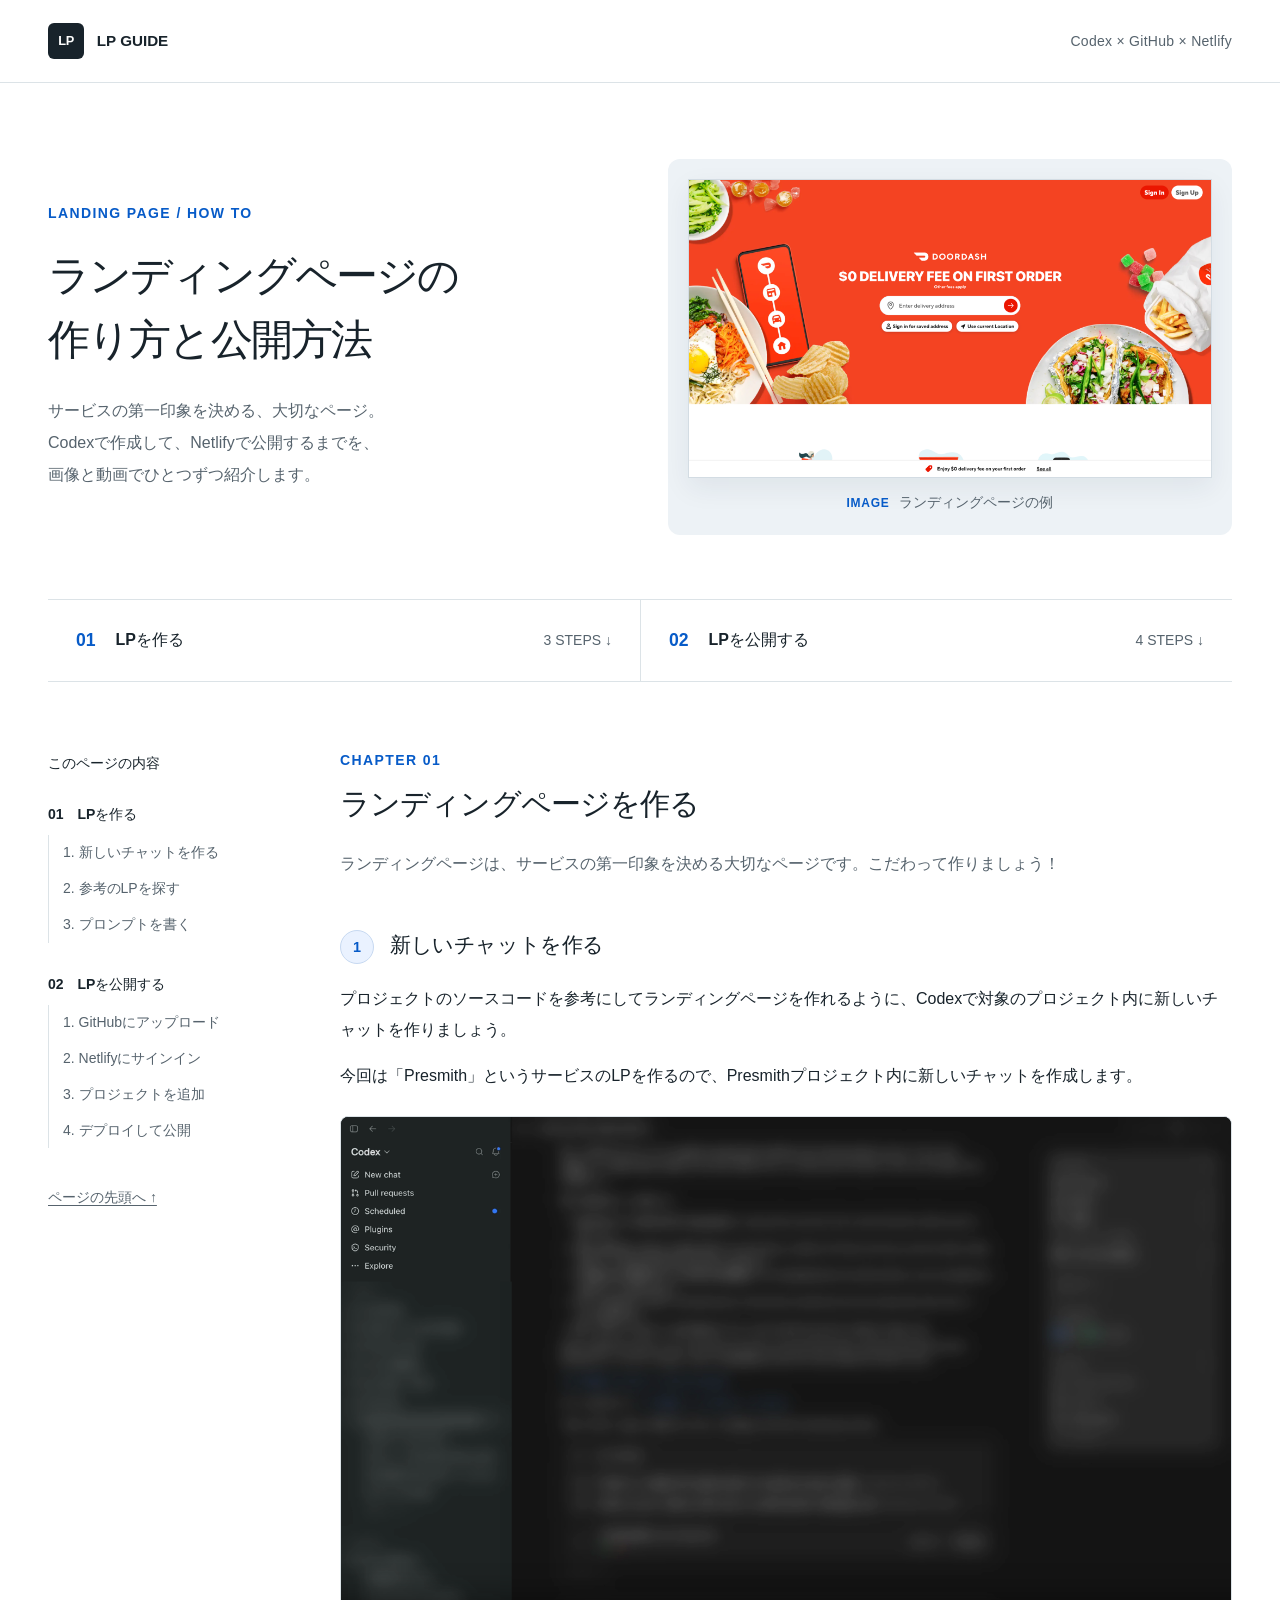
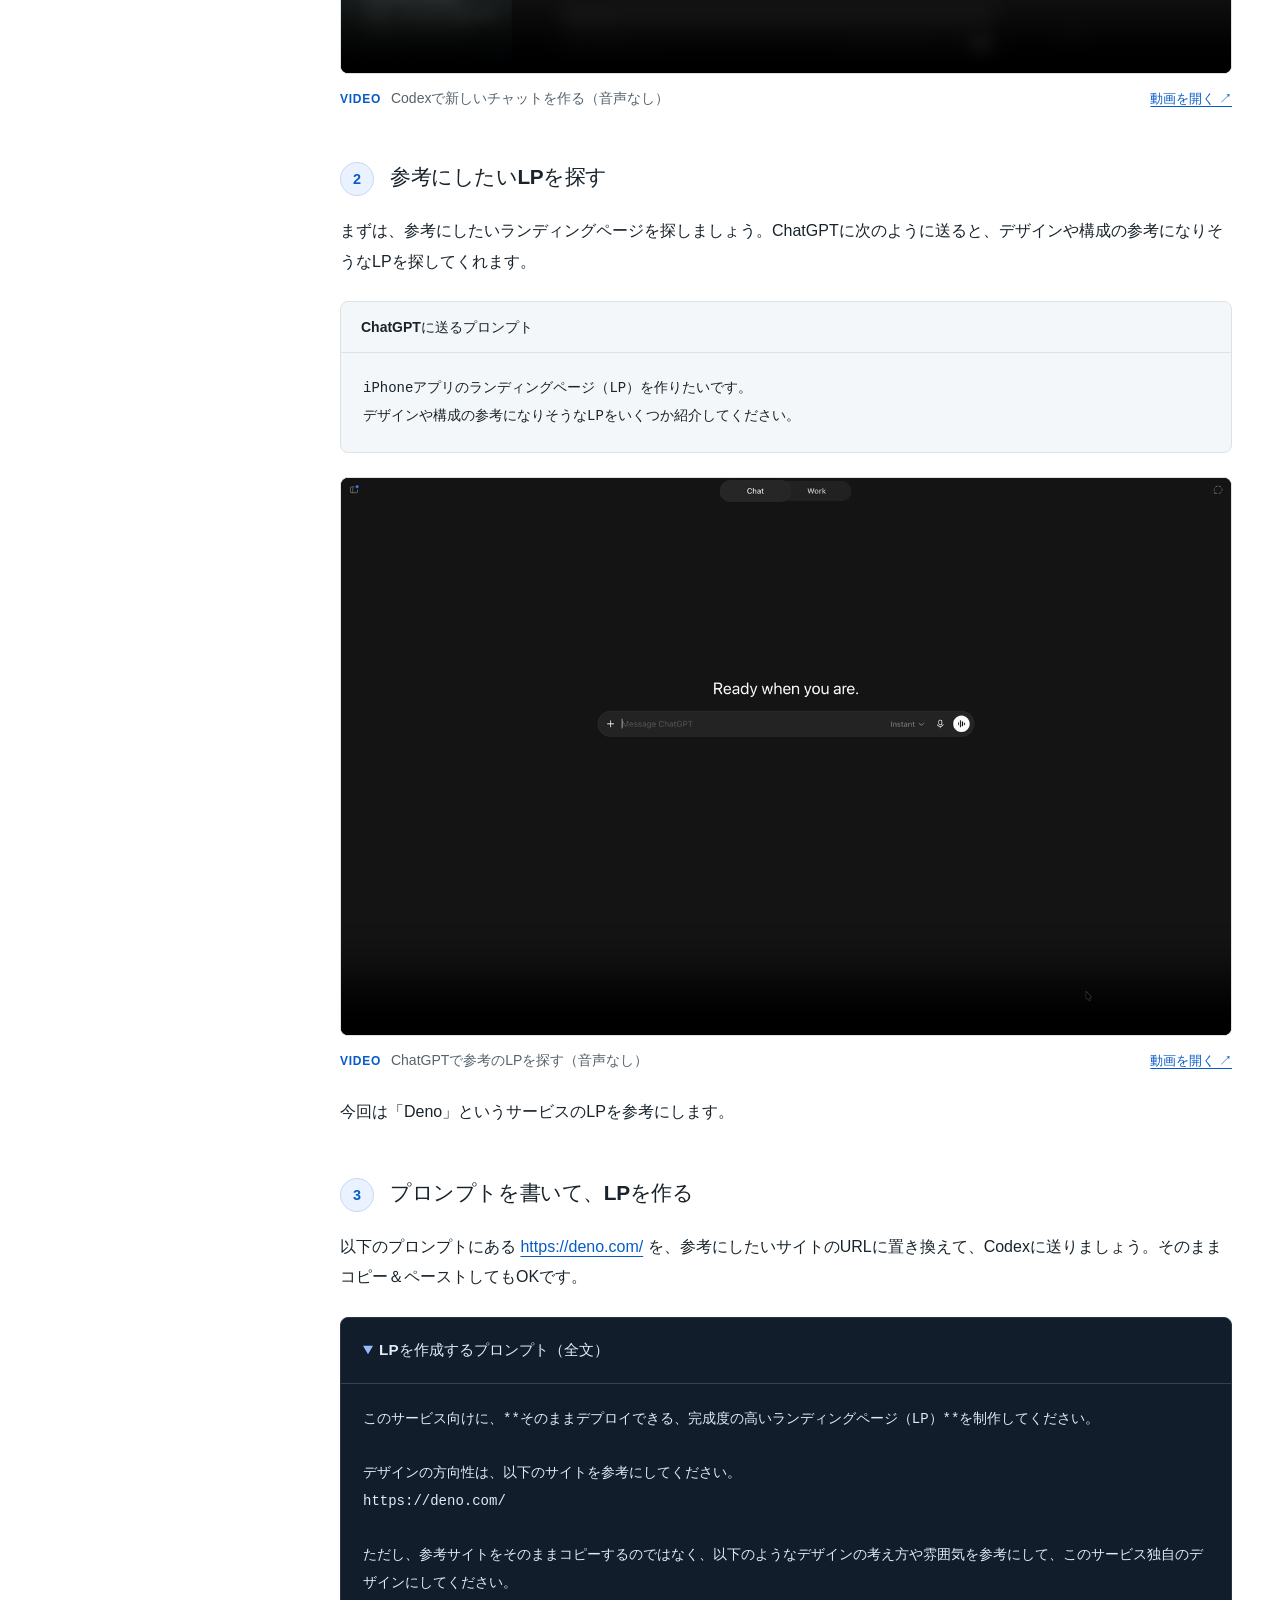
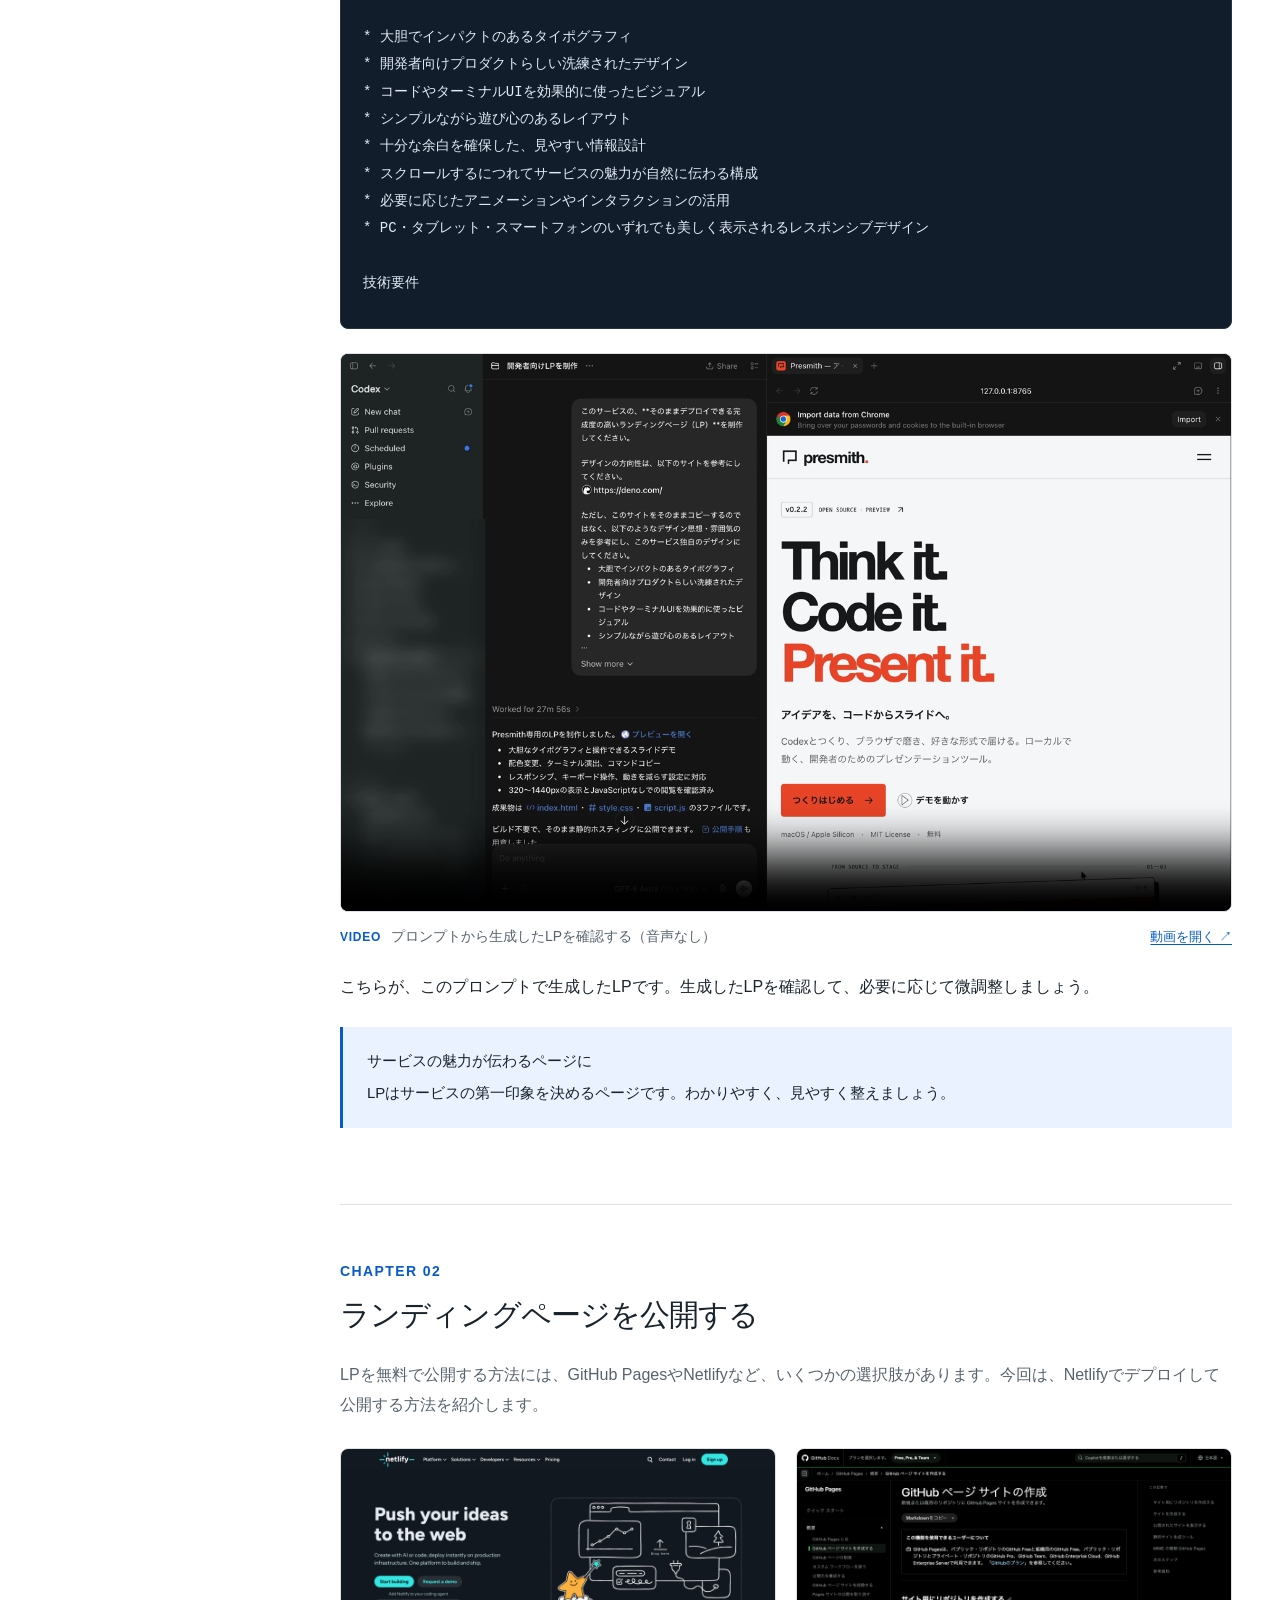
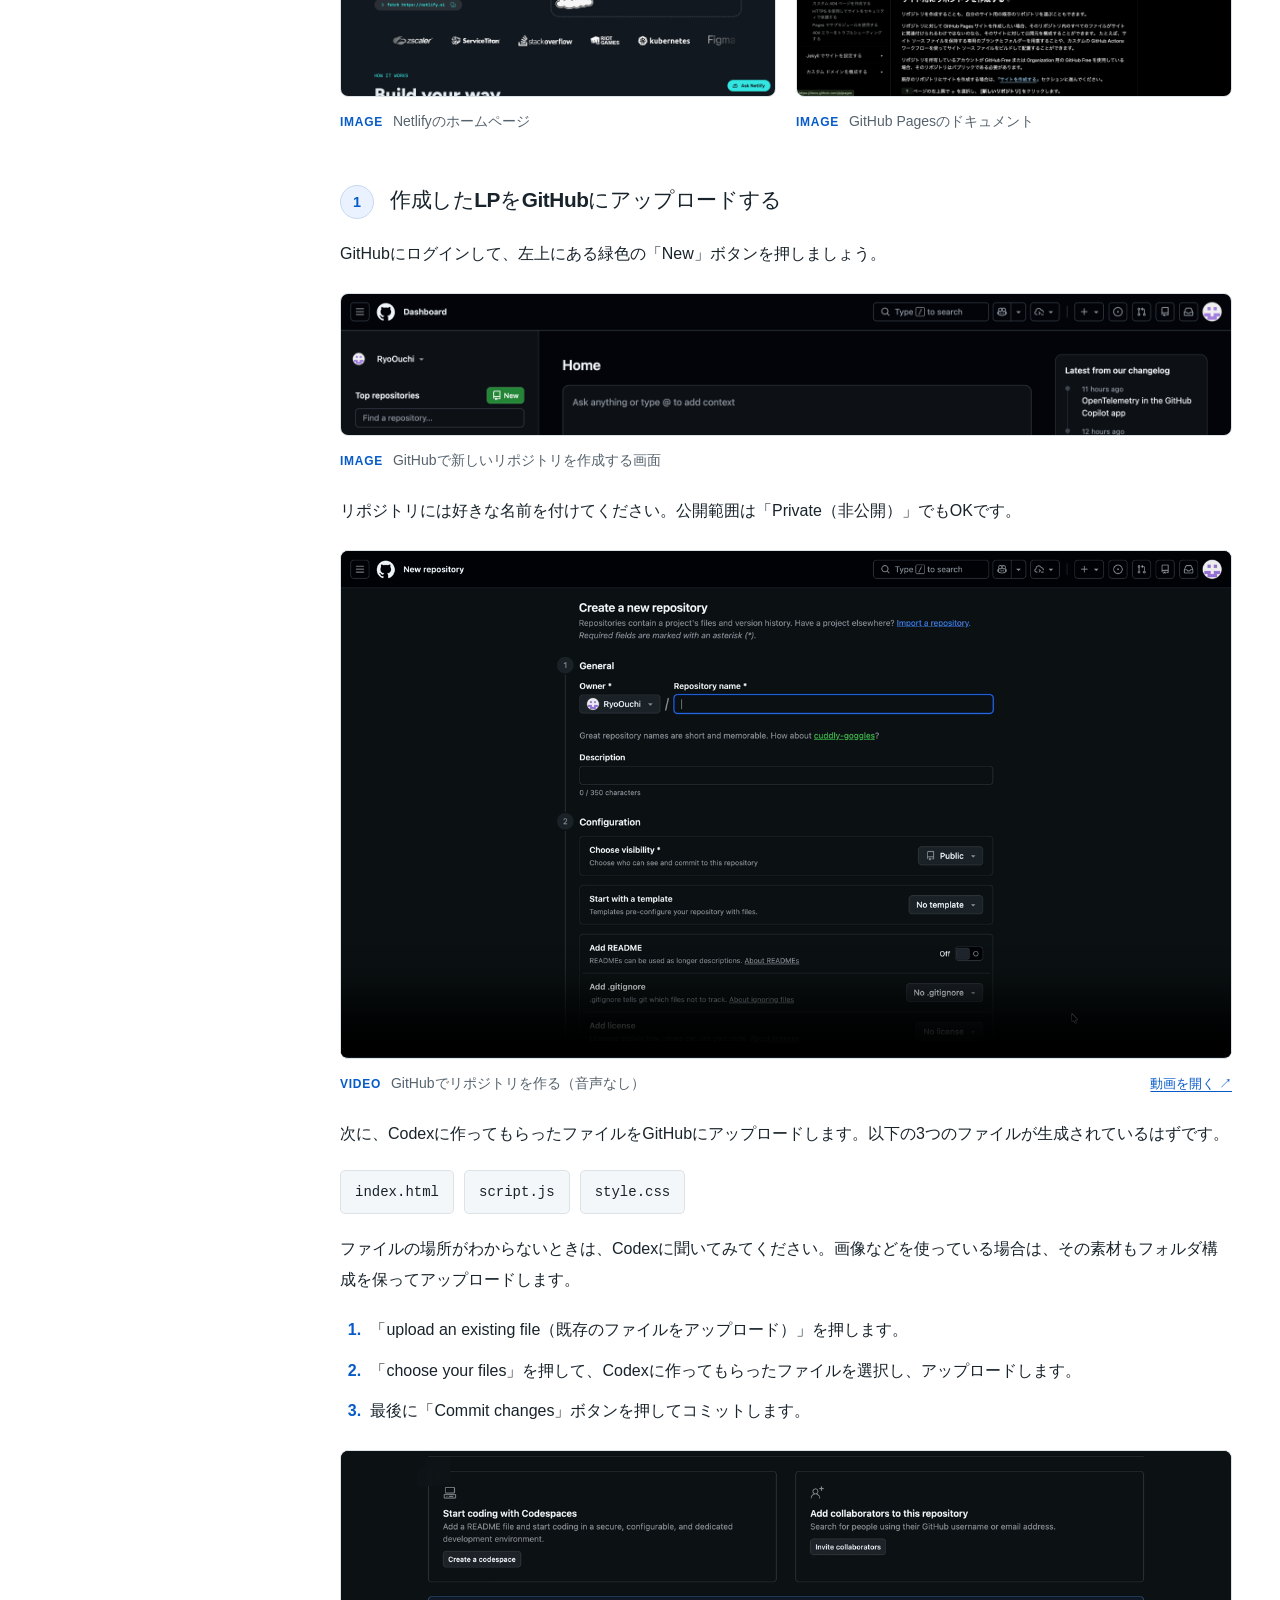
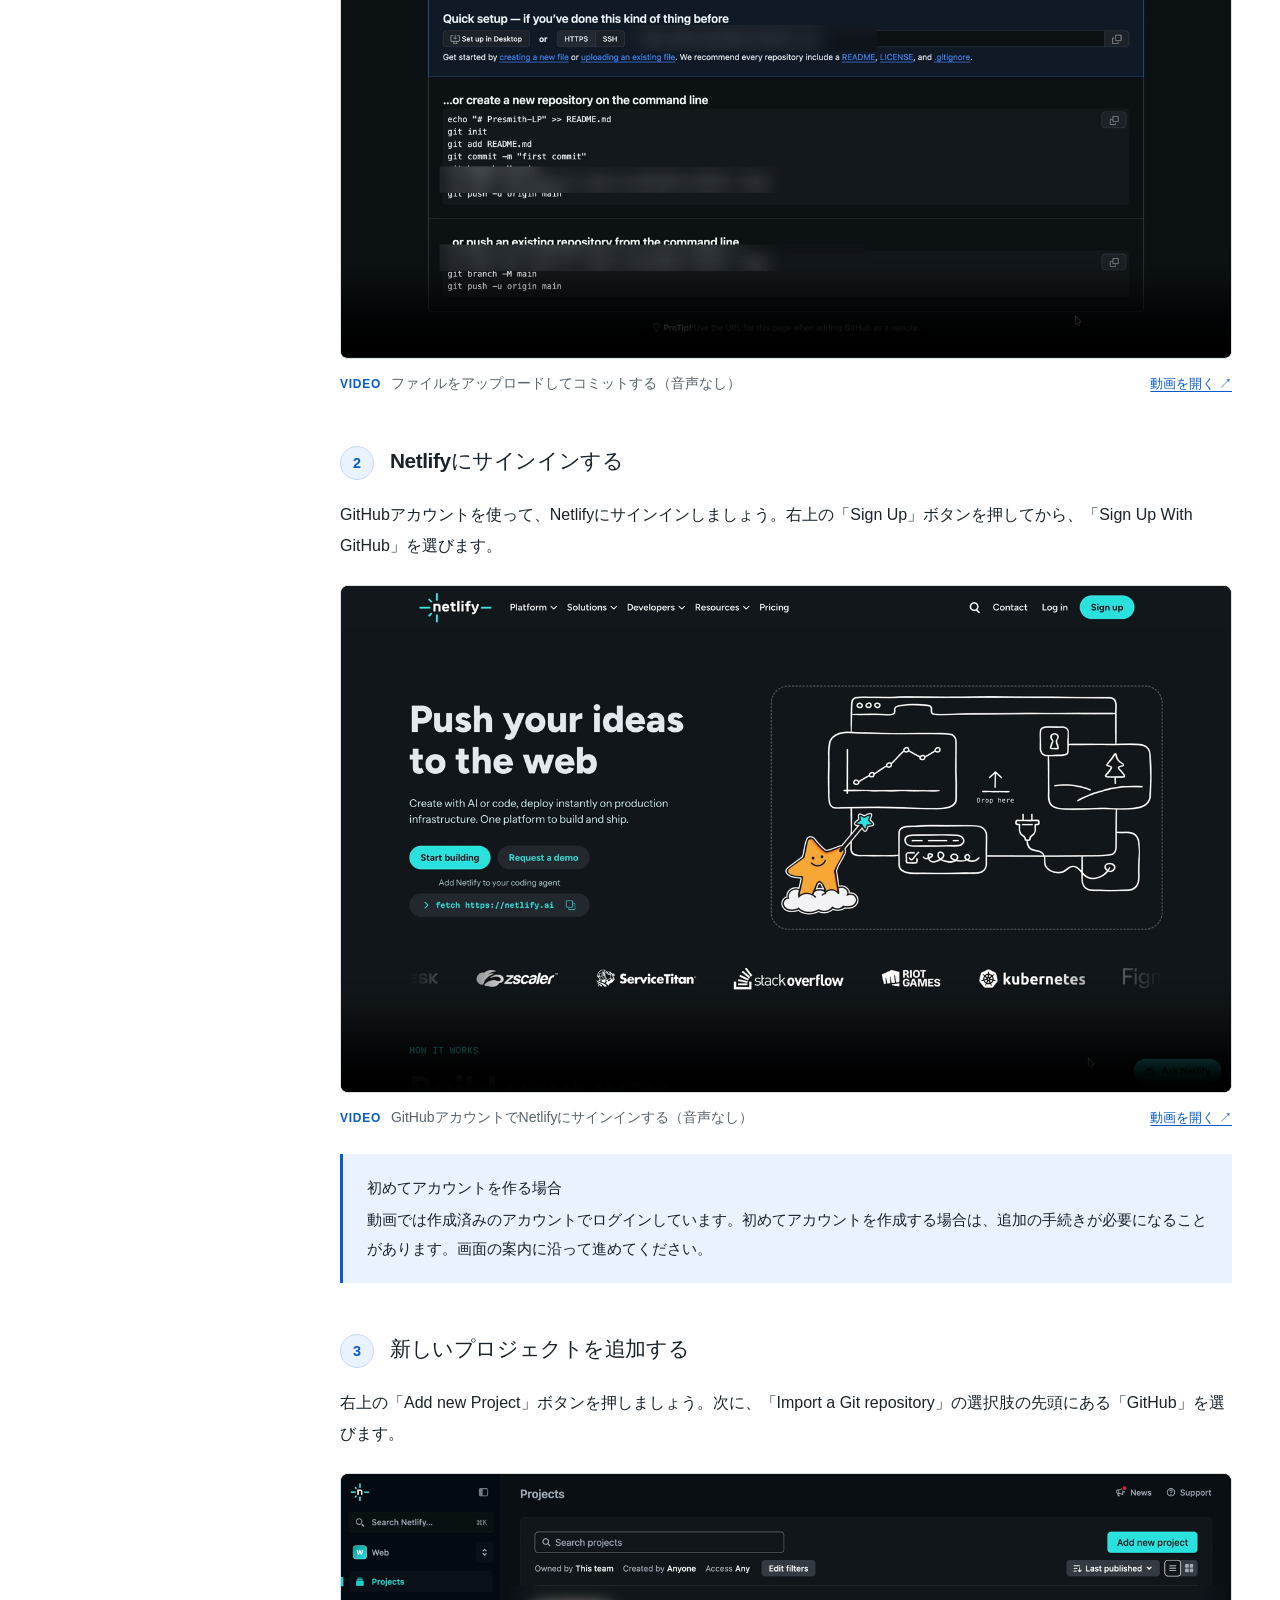
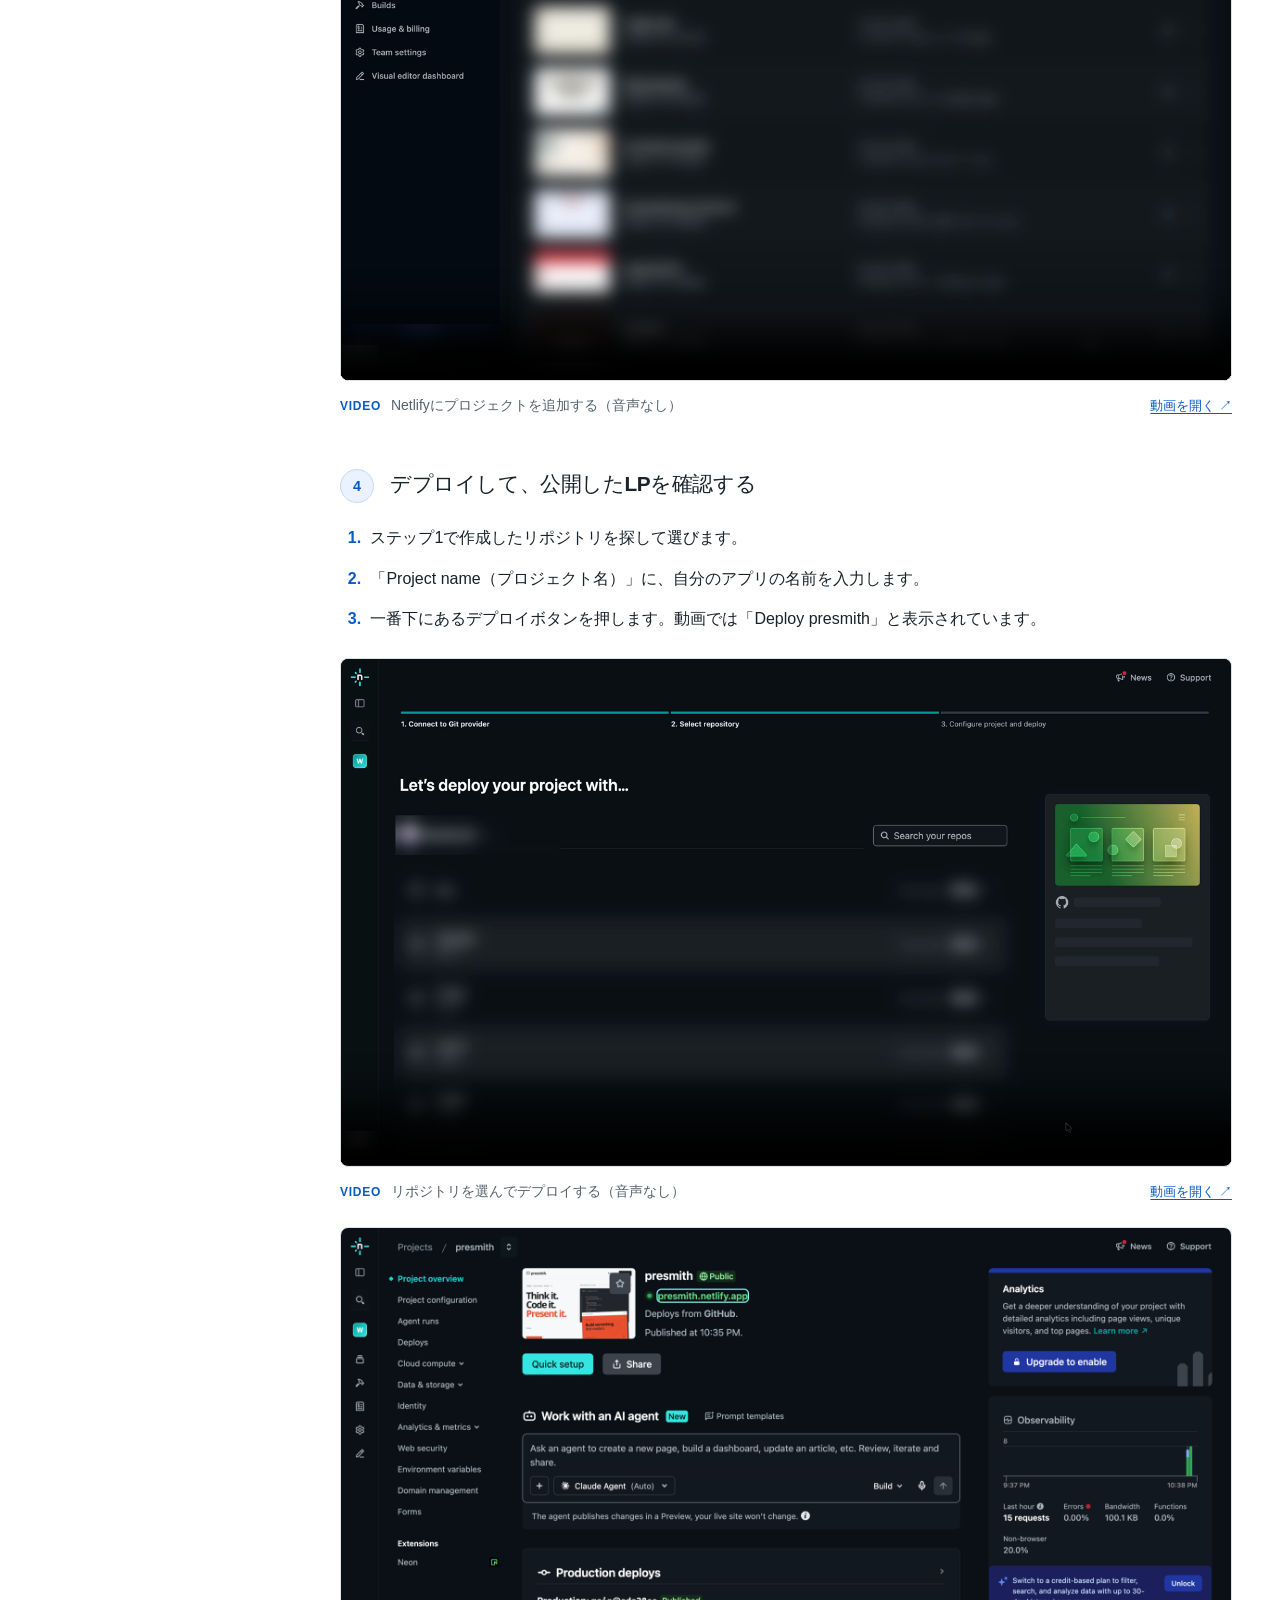
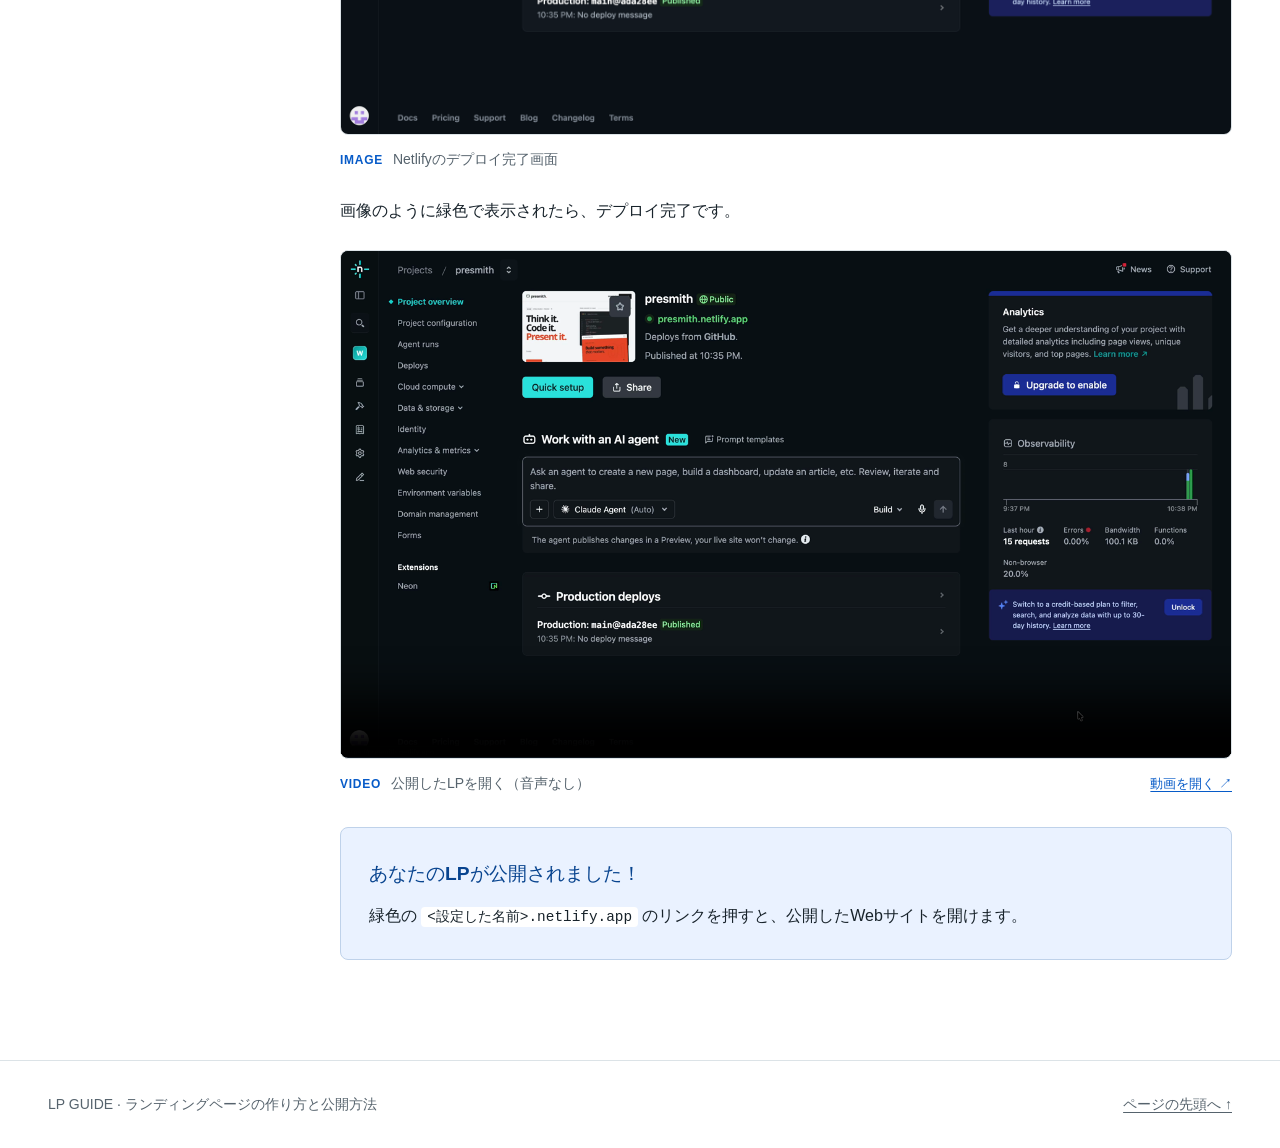
==== LightningPage-release/index.html @ 73875934 "created lightning page" ====
<!doctype html>
<html lang="ja">
<head>
  <meta charset="utf-8">
  <meta name="viewport" content="width=device-width, initial-scale=1">
  <meta name="description" content="Codexでランディングページを作り、GitHubとNetlifyで公開するまでの手順を、プロンプト例・画像・操作動画付きで紹介します。">
  <meta name="theme-color" content="#18232b">
  <meta property="og:type" content="article">
  <meta property="og:locale" content="ja_JP">
  <meta property="og:title" content="ランディングページの作り方と公開方法">
  <meta property="og:description" content="Codexで作成して、Netlifyで公開。LP制作の流れを、画像・動画とそのまま使えるプロンプトで紹介します。">
  <title>ランディングページの作り方と公開方法 | LP GUIDE</title>
  <link rel="icon" type="image/svg+xml" href="data:image/svg+xml,%3Csvg xmlns='http://www.w3.org/2000/svg' viewBox='0 0 32 32'%3E%3Crect width='32' height='32' rx='6' fill='%2318232b'/%3E%3Cpath d='M8 8v16h7M19 24V8h4a4 4 0 0 1 0 8h-4' fill='none' stroke='%23fff' stroke-width='2.5' stroke-linejoin='round'/%3E%3C/svg%3E">
  <link rel="stylesheet" href="style.css">
</head>
<body id="top">
  <a class="skip-link" href="#guide">本文へスキップ</a>
  <header class="site-header">
    <div class="wrap header-inner">
      <a class="brand" href="#top" aria-label="LP GUIDE トップへ"><span class="brand-mark" aria-hidden="true">LP</span> LP GUIDE</a>
      <span class="header-meta">Codex × GitHub × Netlify</span>
    </div>
  </header>
  <main id="guide" class="wrap">
    <section class="hero" aria-labelledby="page-title">
      <div>
        <p class="eyebrow">LANDING PAGE / HOW TO</p>
        <h1 id="page-title">ランディングページの<br>作り方と公開方法</h1>
        <p class="hero-description">サービスの第一印象を決める、大切なページ。<br>Codexで作成して、Netlifyで公開するまでを、<br>画像と動画でひとつずつ紹介します。</p>
      </div>
      <figure class="hero-figure">
        <a href="assets/images/Example_LightningPage.png" aria-label="ランディングページの例を拡大表示"><img src="assets/images/Example_LightningPage.png" alt="大きな見出しと製品写真を配置したランディングページの例" width="1920" height="1093" fetchpriority="high" decoding="async"></a>
        <figcaption><span class="media-type">IMAGE</span> ランディングページの例</figcaption>
      </figure>
    </section>
    <nav class="route" aria-label="ガイドの章">
      <a href="#create"><span class="route-number">01</span><span class="route-title">LPを作る</span><span class="route-count">3 STEPS ↓</span></a>
      <a href="#publish"><span class="route-number">02</span><span class="route-title">LPを公開する</span><span class="route-count">4 STEPS ↓</span></a>
    </nav>
    <div class="content-layout">
      <nav class="contents" aria-label="目次">
        <p class="contents-label">このページの内容</p>
        <div class="contents-columns">
          <div class="contents-group">
            <a class="contents-chapter" href="#create">01　LPを作る</a>
            <ol>
              <li><a href="#create-1">1. 新しいチャットを作る</a></li>
              <li><a href="#create-2">2. 参考のLPを探す</a></li>
              <li><a href="#create-3">3. プロンプトを書く</a></li>
            </ol>
          </div>
          <div class="contents-group">
            <a class="contents-chapter" href="#publish">02　LPを公開する</a>
            <ol>
              <li><a href="#publish-1">1. GitHubにアップロード</a></li>
              <li><a href="#publish-2">2. Netlifyにサインイン</a></li>
              <li><a href="#publish-3">3. プロジェクトを追加</a></li>
              <li><a href="#publish-4">4. デプロイして公開</a></li>
            </ol>
          </div>
        </div>
        <a class="contents-top" href="#top">ページの先頭へ ↑</a>
      </nav>
      <article aria-label="LPの作成・公開ガイド">
        <section class="chapter" id="create" aria-labelledby="create-title">
          <p class="eyebrow">CHAPTER 01</p>
          <h2 class="chapter-heading" id="create-title">ランディングページを作る</h2>
          <p class="chapter-intro">ランディングページは、サービスの第一印象を決める大切なページです。こだわって作りましょう！</p>
          <section class="step" id="create-1" aria-labelledby="create-1-title">
            <div class="step-heading"><span class="step-number" aria-hidden="true">1</span><h3 id="create-1-title">新しいチャットを作る</h3></div>
            <p>プロジェクトのソースコードを参考にしてランディングページを作れるように、Codexで対象のプロジェクト内に新しいチャットを作りましょう。</p>
            <p>今回は「Presmith」というサービスのLPを作るので、Presmithプロジェクト内に新しいチャットを作成します。</p>
            <figure class="media">
              <video controls playsinline preload="none" width="3024" height="1892" poster="assets/posters/CreatingNewProject.png" aria-label="Codexで新しいチャットを作るの操作動画" aria-describedby="caption-CreatingNewProject">
                <source src="assets/videos/CreatingNewProject.mp4" type="video/mp4">
                <p>動画を再生できない場合は、<a href="assets/videos/CreatingNewProject.mp4">MP4を開いてください</a>。</p>
              </video>
              <figcaption id="caption-CreatingNewProject"><span class="media-type">VIDEO</span> Codexで新しいチャットを作る（音声なし）<a class="media-download" href="assets/videos/CreatingNewProject.mp4">動画を開く ↗</a></figcaption>
            </figure>
          </section>
          <section class="step" id="create-2" aria-labelledby="create-2-title">
            <div class="step-heading"><span class="step-number" aria-hidden="true">2</span><h3 id="create-2-title">参考にしたいLPを探す</h3></div>
            <p>まずは、参考にしたいランディングページを探しましょう。ChatGPTに次のように送ると、デザインや構成の参考になりそうなLPを探してくれます。</p>
            <div class="prompt"><p class="prompt-label">ChatGPTに送るプロンプト</p><pre tabindex="0" aria-label="参考サイトを探すプロンプト"><code>iPhoneアプリのランディングページ（LP）を作りたいです。
デザインや構成の参考になりそうなLPをいくつか紹介してください。</code></pre></div>
            <figure class="media">
              <video controls playsinline preload="none" width="3024" height="1892" poster="assets/posters/SearchForLT.png" aria-label="ChatGPTで参考のLPを探すの操作動画" aria-describedby="caption-SearchForLT">
                <source src="assets/videos/SearchForLT.mp4" type="video/mp4">
                <p>動画を再生できない場合は、<a href="assets/videos/SearchForLT.mp4">MP4を開いてください</a>。</p>
              </video>
              <figcaption id="caption-SearchForLT"><span class="media-type">VIDEO</span> ChatGPTで参考のLPを探す（音声なし）<a class="media-download" href="assets/videos/SearchForLT.mp4">動画を開く ↗</a></figcaption>
            </figure>
            <p>今回は「Deno」というサービスのLPを参考にします。</p>
          </section>
          <section class="step" id="create-3" aria-labelledby="create-3-title">
            <div class="step-heading"><span class="step-number" aria-hidden="true">3</span><h3 id="create-3-title">プロンプトを書いて、LPを作る</h3></div>
            <p>以下のプロンプトにある <a href="https://deno.com/">https://deno.com/</a> を、参考にしたいサイトのURLに置き換えて、Codexに送りましょう。そのままコピー＆ペーストしてもOKです。</p>
            <details class="prompt prompt-large" open>
              <summary>LPを作成するプロンプト（全文）</summary>
              <pre tabindex="0" aria-label="LP作成用プロンプト。全文を選択してコピーできます"><code>このサービス向けに、**そのままデプロイできる、完成度の高いランディングページ（LP）**を制作してください。

デザインの方向性は、以下のサイトを参考にしてください。
https://deno.com/

ただし、参考サイトをそのままコピーするのではなく、以下のようなデザインの考え方や雰囲気を参考にして、このサービス独自のデザインにしてください。

* 大胆でインパクトのあるタイポグラフィ
* 開発者向けプロダクトらしい洗練されたデザイン
* コードやターミナルUIを効果的に使ったビジュアル
* シンプルながら遊び心のあるレイアウト
* 十分な余白を確保した、見やすい情報設計
* スクロールするにつれてサービスの魅力が自然に伝わる構成
* 必要に応じたアニメーションやインタラクションの活用
* PC・タブレット・スマートフォンのいずれでも美しく表示されるレスポンシブデザイン

技術要件

デプロイをできるだけ簡単にするため、フレームワークや外部UIライブラリは使用せず、HTML・CSS・JavaScriptのみで実装してください。

ファイルは以下の構成にしてください。

* index.html
* style.css
* script.js

React、Vue、Next.js、Tailwind CSSなどは使用しないでください。

完成したファイルを、GitHub Pages、Cloudflare Pages、Netlify、Vercelなどの静的ホスティングサービスにそのままアップロードして公開できる状態にしてください。

デザイン・UX

単に情報を並べた一般的なSaaSのLPではなく、ひと目で印象に残るLPにしてください。

特にファーストビューは重要です。

サービス名・キャッチコピー・CTAに加えて、このサービスで何ができるのかが視覚的に伝わるデモや画像などを配置してください。

また、可能であれば、以下のようなインタラクションも外部ライブラリを使わずにJavaScriptで実装してください。

* スクロールに連動した控えめなアニメーション
* ホバーエフェクト
* ターミナルやコードのアニメーション
* CTAのインタラクション
* ナビゲーション操作に応じたスクロール

アニメーションは派手にしすぎず、サービスへの理解を助けるために使用してください。

品質

モックアップではなく、実際に公開することを前提としたLPを制作してください。

そのため、

* セマンティックHTML
* SEOを意識したmetaタグ
* OGPの基本設定
* アクセシビリティ
* レスポンシブ対応
* ホバー時・フォーカス時の適切な表示
* 高速な表示
* JavaScriptが無効でも主要な情報が読める構造
* prefers-reduced-motionへの対応

なども考慮してください。

最終的に、「テンプレート感のあるLP」ではなく、このサービス専用のデザインで、視覚的なインパクトがあり、開発者が見てワクワクするLPに仕上げてください。</code></pre>
            </details>
            <figure class="media">
              <video controls playsinline preload="none" width="3024" height="1892" poster="assets/posters/CreateWithPrompt.png" aria-label="プロンプトから生成したLPを確認するの操作動画" aria-describedby="caption-CreateWithPrompt">
                <source src="assets/videos/CreateWithPrompt.mp4" type="video/mp4">
                <p>動画を再生できない場合は、<a href="assets/videos/CreateWithPrompt.mp4">MP4を開いてください</a>。</p>
              </video>
              <figcaption id="caption-CreateWithPrompt"><span class="media-type">VIDEO</span> プロンプトから生成したLPを確認する（音声なし）<a class="media-download" href="assets/videos/CreateWithPrompt.mp4">動画を開く ↗</a></figcaption>
            </figure>
            <p>こちらが、このプロンプトで生成したLPです。生成したLPを確認して、必要に応じて微調整しましょう。</p>
            <aside class="note"><strong>サービスの魅力が伝わるページに</strong>LPはサービスの第一印象を決めるページです。わかりやすく、見やすく整えましょう。</aside>
          </section>
        </section>
        <section class="chapter" id="publish" aria-labelledby="publish-title">
          <p class="eyebrow">CHAPTER 02</p>
          <h2 class="chapter-heading" id="publish-title">ランディングページを公開する</h2>
          <p class="chapter-intro">LPを無料で公開する方法には、GitHub PagesやNetlifyなど、いくつかの選択肢があります。今回は、Netlifyでデプロイして公開する方法を紹介します。</p>
          <div class="service-gallery">
            <figure class="media">
              <a class="media-link" href="assets/images/Netlify.png" aria-label="Netlifyのホームページを拡大表示"><img src="assets/images/Netlify.png" alt="Netlifyのホームページ" width="1920" height="1092" loading="lazy" decoding="async"></a>
              <figcaption><span class="media-type">IMAGE</span> Netlifyのホームページ</figcaption>
            </figure>
            <figure class="media">
              <a class="media-link" href="assets/images/GithubPages.png" aria-label="GitHub Pagesのドキュメントを拡大表示"><img src="assets/images/GithubPages.png" alt="GitHub Pagesのドキュメント" width="1920" height="1092" loading="lazy" decoding="async"></a>
              <figcaption><span class="media-type">IMAGE</span> GitHub Pagesのドキュメント</figcaption>
            </figure>
          </div>
          <section class="step" id="publish-1" aria-labelledby="publish-1-title">
            <div class="step-heading"><span class="step-number" aria-hidden="true">1</span><h3 id="publish-1-title">作成したLPをGitHubにアップロードする</h3></div>
            <p>GitHubにログインして、左上にある緑色の「New」ボタンを押しましょう。</p>
            <figure class="media">
              <a class="media-link" href="assets/images/GithubHomePage.png" aria-label="GitHubの左上にあるNewボタンを拡大表示"><img src="assets/images/GithubHomePage.png" alt="GitHubの左上にあるNewボタン" width="1920" height="303" loading="lazy" decoding="async"></a>
              <figcaption><span class="media-type">IMAGE</span> GitHubで新しいリポジトリを作成する画面</figcaption>
            </figure>
            <p>リポジトリには好きな名前を付けてください。公開範囲は「Private（非公開）」でもOKです。</p>
            <figure class="media">
              <video controls playsinline preload="none" width="3024" height="1720" poster="assets/posters/CreatingNewRepository.png" aria-label="GitHubでリポジトリを作るの操作動画" aria-describedby="caption-CreatingNewRepository">
                <source src="assets/videos/CreatingNewRepository.mp4" type="video/mp4">
                <p>動画を再生できない場合は、<a href="assets/videos/CreatingNewRepository.mp4">MP4を開いてください</a>。</p>
              </video>
              <figcaption id="caption-CreatingNewRepository"><span class="media-type">VIDEO</span> GitHubでリポジトリを作る（音声なし）<a class="media-download" href="assets/videos/CreatingNewRepository.mp4">動画を開く ↗</a></figcaption>
            </figure>
            <p>次に、Codexに作ってもらったファイルをGitHubにアップロードします。以下の3つのファイルが生成されているはずです。</p>
            <div class="file-list" aria-label="アップロードするファイル"><code>index.html</code><code>script.js</code><code>style.css</code></div>
            <p>ファイルの場所がわからないときは、Codexに聞いてみてください。画像などを使っている場合は、その素材もフォルダ構成を保ってアップロードします。</p>
            <ol class="instructions">
              <li>「upload an existing file（既存のファイルをアップロード）」を押します。</li>
              <li>「choose your files」を押して、Codexに作ってもらったファイルを選択し、アップロードします。</li>
              <li>最後に「Commit changes」ボタンを押してコミットします。</li>
            </ol>
            <figure class="media">
              <video controls playsinline preload="none" width="3024" height="1720" poster="assets/posters/CommitToGithub.png" aria-label="ファイルをアップロードしてコミットするの操作動画" aria-describedby="caption-CommitToGithub">
                <source src="assets/videos/CommitToGithub.mp4" type="video/mp4">
                <p>動画を再生できない場合は、<a href="assets/videos/CommitToGithub.mp4">MP4を開いてください</a>。</p>
              </video>
              <figcaption id="caption-CommitToGithub"><span class="media-type">VIDEO</span> ファイルをアップロードしてコミットする（音声なし）<a class="media-download" href="assets/videos/CommitToGithub.mp4">動画を開く ↗</a></figcaption>
            </figure>
          </section>
          <section class="step" id="publish-2" aria-labelledby="publish-2-title">
            <div class="step-heading"><span class="step-number" aria-hidden="true">2</span><h3 id="publish-2-title">Netlifyにサインインする</h3></div>
            <p>GitHubアカウントを使って、Netlifyにサインインしましょう。右上の「Sign Up」ボタンを押してから、「Sign Up With GitHub」を選びます。</p>
            <figure class="media">
              <video controls playsinline preload="none" width="3024" height="1720" poster="assets/posters/NetlifyExample.png" aria-label="GitHubアカウントでNetlifyにサインインするの操作動画" aria-describedby="caption-NetlifyExample">
                <source src="assets/videos/NetlifyExample.mp4" type="video/mp4">
                <p>動画を再生できない場合は、<a href="assets/videos/NetlifyExample.mp4">MP4を開いてください</a>。</p>
              </video>
              <figcaption id="caption-NetlifyExample"><span class="media-type">VIDEO</span> GitHubアカウントでNetlifyにサインインする（音声なし）<a class="media-download" href="assets/videos/NetlifyExample.mp4">動画を開く ↗</a></figcaption>
            </figure>
            <aside class="note"><strong>初めてアカウントを作る場合</strong>動画では作成済みのアカウントでログインしています。初めてアカウントを作成する場合は、追加の手続きが必要になることがあります。画面の案内に沿って進めてください。</aside>
          </section>
          <section class="step" id="publish-3" aria-labelledby="publish-3-title">
            <div class="step-heading"><span class="step-number" aria-hidden="true">3</span><h3 id="publish-3-title">新しいプロジェクトを追加する</h3></div>
            <p>右上の「Add new Project」ボタンを押しましょう。次に、「Import a Git repository」の選択肢の先頭にある「GitHub」を選びます。</p>
            <figure class="media">
              <video controls playsinline preload="none" width="3024" height="1720" poster="assets/posters/CreatingProject.png" aria-label="Netlifyにプロジェクトを追加するの操作動画" aria-describedby="caption-CreatingProject">
                <source src="assets/videos/CreatingProject.mp4" type="video/mp4">
                <p>動画を再生できない場合は、<a href="assets/videos/CreatingProject.mp4">MP4を開いてください</a>。</p>
              </video>
              <figcaption id="caption-CreatingProject"><span class="media-type">VIDEO</span> Netlifyにプロジェクトを追加する（音声なし）<a class="media-download" href="assets/videos/CreatingProject.mp4">動画を開く ↗</a></figcaption>
            </figure>
          </section>
          <section class="step" id="publish-4" aria-labelledby="publish-4-title">
            <div class="step-heading"><span class="step-number" aria-hidden="true">4</span><h3 id="publish-4-title">デプロイして、公開したLPを確認する</h3></div>
            <ol class="instructions">
              <li>ステップ1で作成したリポジトリを探して選びます。</li>
              <li>「Project name（プロジェクト名）」に、自分のアプリの名前を入力します。</li>
              <li>一番下にあるデプロイボタンを押します。動画では「Deploy presmith」と表示されています。</li>
            </ol>
            <figure class="media">
              <video controls playsinline preload="none" width="3024" height="1720" poster="assets/posters/Deploying.png" aria-label="リポジトリを選んでデプロイするの操作動画" aria-describedby="caption-Deploying">
                <source src="assets/videos/Deploying.mp4" type="video/mp4">
                <p>動画を再生できない場合は、<a href="assets/videos/Deploying.mp4">MP4を開いてください</a>。</p>
              </video>
              <figcaption id="caption-Deploying"><span class="media-type">VIDEO</span> リポジトリを選んでデプロイする（音声なし）<a class="media-download" href="assets/videos/Deploying.mp4">動画を開く ↗</a></figcaption>
            </figure>
            <figure class="media">
              <a class="media-link" href="assets/images/DeployDashboard.png" aria-label="Netlifyのデプロイ完了画面と公開URLを拡大表示"><img src="assets/images/DeployDashboard.png" alt="Netlifyのデプロイ完了画面と公開URL" width="1920" height="1092" loading="lazy" decoding="async"></a>
              <figcaption><span class="media-type">IMAGE</span> Netlifyのデプロイ完了画面</figcaption>
            </figure>
            <p>画像のように緑色で表示されたら、デプロイ完了です。</p>
            <figure class="media">
              <video controls playsinline preload="none" width="3024" height="1720" poster="assets/posters/FinalShot.png" aria-label="公開したLPを開くの操作動画" aria-describedby="caption-FinalShot">
                <source src="assets/videos/FinalShot.mp4" type="video/mp4">
                <p>動画を再生できない場合は、<a href="assets/videos/FinalShot.mp4">MP4を開いてください</a>。</p>
              </video>
              <figcaption id="caption-FinalShot"><span class="media-type">VIDEO</span> 公開したLPを開く（音声なし）<a class="media-download" href="assets/videos/FinalShot.mp4">動画を開く ↗</a></figcaption>
            </figure>
            <div class="completion"><strong>あなたのLPが公開されました！</strong><p>緑色の <code>&lt;設定した名前&gt;.netlify.app</code> のリンクを押すと、公開したWebサイトを開けます。</p></div>
          </section>
        </section>
      </article>
    </div>
  </main>
  <footer class="site-footer"><div class="wrap footer-inner"><p>LP GUIDE · ランディングページの作り方と公開方法</p><a href="#top">ページの先頭へ ↑</a></div></footer>
</body>
</html>
---- LightningPage-release/style.css ----
@charset "UTF-8";

:root {
  color-scheme: light;
  --ink: #18232b;
  --muted: #56636d;
  --line: #dce3e7;
  --paper: #fff;
  --soft: #f4f7f9;
  --accent: #075bc8;
  --accent-soft: #eaf2ff;
  font-family: -apple-system, BlinkMacSystemFont, "Hiragino Kaku Gothic ProN", "Noto Sans JP", "Yu Gothic", Meiryo, sans-serif;
  font-synthesis: none;
  line-height: 1.9;
  color: var(--ink);
  background: var(--paper);
}

* { box-sizing: border-box; }
html { scroll-behavior: smooth; scroll-padding-top: 6rem; }
body { margin: 0; overflow-wrap: anywhere; }
a { color: var(--accent); text-underline-offset: .22em; }
a:hover { text-decoration-thickness: 2px; }
a, summary { -webkit-tap-highlight-color: transparent; }
:focus-visible { outline: 3px solid var(--accent); outline-offset: 5px; }
::selection { background: #cbe0ff; color: #101e30; }
h1, h2, h3, p, figure, pre { margin: 0; }
img, video { display: block; width: 100%; height: auto; }
img { background: var(--soft); }
video { background: #101820; }
code, pre { font-family: "SFMono-Regular", Consolas, "Liberation Mono", monospace; }
p code, li code { padding: .15em .4em; border-radius: 4px; background: var(--soft); font-size: .9em; }
.wrap { width: min(1184px, calc(100% - 80px)); margin-inline: auto; }
.skip-link { position: fixed; z-index: 10; top: -100px; left: 1rem; padding: .6rem 1rem; background: white; }
.skip-link:focus { top: 1rem; }

.site-header { border-bottom: 1px solid var(--line); }
.header-inner { display: flex; align-items: center; justify-content: space-between; gap: 1rem; min-height: 82px; }
.brand { display: inline-flex; align-items: center; gap: .8rem; color: var(--ink); font-size: .95rem; font-weight: 750; text-decoration: none; }
.brand-mark { display: grid; place-items: center; width: 36px; height: 36px; background: var(--ink); color: white; font-size: .8rem; line-height: 1; letter-spacing: -.04em; border-radius: 6px; }
.header-meta { color: var(--muted); font-size: .875rem; letter-spacing: .02em; }

.hero { display: grid; grid-template-columns: 1fr 1fr; gap: 56px; align-items: center; padding-block: 76px 64px; }
.eyebrow { color: var(--accent); font-size: .875rem; line-height: 1.5; font-weight: 700; letter-spacing: .1em; }
h1 { margin-top: 20px; font-size: clamp(2rem, 3.25vw, 2.75rem); line-height: 1.55; font-weight: 800; letter-spacing: -.045em; }
.hero-description { margin-top: 22px; color: var(--muted); font-size: 1rem; line-height: 2; }
.hero-figure { min-width: 0; padding: 20px; background: #edf2f6; border-radius: 12px; }
.hero-figure img { border: 1px solid #d3dce3; box-shadow: 0 10px 26px #172c4012; }
figcaption { margin-top: 12px; color: var(--muted); font-size: .875rem; line-height: 1.75; }
.hero-figure figcaption { justify-content: center; text-align: center; }
.route { display: grid; grid-template-columns: 1fr 1fr; border-block: 1px solid var(--line); }
.route a { display: flex; align-items: center; gap: 20px; padding: 24px 28px; color: var(--ink); text-decoration: none; }
.route a + a { border-left: 1px solid var(--line); }
.route a:hover { background: var(--soft); }
.route-number { color: var(--accent); font-size: 1.1rem; font-weight: 750; }
.route-title { font-size: 1rem; font-weight: 700; }
.route-count { margin-left: auto; color: var(--muted); font-size: .875rem; white-space: nowrap; }

.content-layout { display: grid; grid-template-columns: 220px minmax(0, 1fr); gap: 72px; padding-block: 68px 100px; }
.contents { position: sticky; top: 36px; align-self: start; }
.contents-label { margin-bottom: 24px; font-size: .875rem; font-weight: 700; }
.contents-group + .contents-group { margin-top: 28px; }
.contents-chapter { display: block; margin-bottom: 8px; font-size: .875rem; font-weight: 700; color: var(--ink); text-decoration: none; }
.contents ol { list-style: none; margin: 0; padding: 0 0 0 14px; border-left: 1px solid var(--line); }
.contents li a { display: block; padding-block: 6px; font-size: .875rem; line-height: 1.7; color: var(--muted); text-decoration: none; }
.contents a:hover { color: var(--accent); }
.contents-top { display: inline-block; margin-top: 36px; font-size: .875rem; color: var(--muted); }
article { min-width: 0; }
.chapter + .chapter { margin-top: 76px; padding-top: 56px; border-top: 1px solid var(--line); }
.chapter-heading { margin-top: 10px; margin-bottom: 22px; font-size: 1.85rem; line-height: 1.55; letter-spacing: -.03em; }
.chapter-intro { color: var(--muted); }
.step { margin-top: 48px; }
.step-heading { display: flex; align-items: flex-start; gap: 16px; margin-bottom: 20px; }
.step-number { flex: 0 0 auto; display: grid; place-items: center; width: 34px; height: 34px; margin-top: 3px; border: 1px solid #c7d9f1; border-radius: 50%; background: var(--accent-soft); color: var(--accent); font-size: .9rem; font-weight: 750; line-height: 1; }
h3 { font-size: 1.3rem; line-height: 1.7; letter-spacing: -.02em; }
.step p + p { margin-top: 16px; }
.media { margin-block: 24px; }
.media img, .media video { border: 1px solid var(--line); border-radius: 8px; }
.media-link { display: block; border-radius: 8px; }
.media-link:hover { box-shadow: 0 0 0 2px var(--accent); }
.media figcaption, .hero-figure figcaption { display: flex; gap: 10px; align-items: baseline; flex-wrap: wrap; }
.media-type { display: inline-block; font-size: .75rem; font-weight: 700; letter-spacing: .06em; color: var(--accent); }
.media-download { margin-left: auto; font-size: .8125rem; }
.prompt { margin-block: 24px; border: 1px solid var(--line); border-radius: 8px; overflow: hidden; background: var(--soft); }
.prompt-label { padding: 12px 20px; border-bottom: 1px solid var(--line); font-size: .875rem; font-weight: 700; }
.prompt pre { padding: 22px; white-space: pre-wrap; overflow-wrap: anywhere; font-size: .875rem; line-height: 1.95; }
.prompt-large { background: #111d2b; color: #e1eaf5; border-color: #263646; }
.prompt-large summary { padding: 18px 22px; cursor: pointer; font-size: .95rem; font-weight: 650; }
.prompt-large summary::marker { color: #96bcff; }
.prompt-large[open] summary { border-bottom: 1px solid #354253; }
.prompt-large pre { max-height: 34rem; overflow-y: auto; scrollbar-color: #6d8199 #172638; }
.prompt-large :focus-visible { outline-color: #aacaff; outline-offset: -4px; }
.note { margin-top: 24px; padding: 20px 24px; border-left: 3px solid var(--accent); background: var(--accent-soft); font-size: .9375rem; }
.note strong { display: block; margin-bottom: 4px; }
.service-gallery { display: grid; grid-template-columns: 1fr 1fr; gap: 20px; margin-block: 28px; }
.service-gallery .media { margin: 0; }
.instructions { margin-block: 20px; padding-left: 1.6rem; }
.instructions li { padding-left: .3rem; margin-top: 10px; }
.instructions li::marker { color: var(--accent); font-weight: 700; }
.file-list { display: flex; flex-wrap: wrap; gap: 10px; margin-block: 20px; }
.file-list code { padding: 8px 14px; border: 1px solid var(--line); border-radius: 5px; background: var(--soft); font-size: .875rem; }
.completion { margin-top: 32px; padding: 28px; border: 1px solid #bfd2ea; border-radius: 8px; background: var(--accent-soft); }
.completion strong { display: block; margin-bottom: 8px; color: #08448f; font-size: 1.2rem; }
.completion code { background: #fff; }
.site-footer { border-top: 1px solid var(--line); padding-block: 30px; color: var(--muted); font-size: .875rem; }
.footer-inner { display: flex; justify-content: space-between; gap: 20px; }
.site-footer a { color: var(--muted); }

@media (min-width: 1500px) { .wrap { width: min(1240px, calc(100% - 96px)); } }
@media (max-width: 1000px) {
  .wrap { width: calc(100% - 48px); }
  .hero { gap: 30px; padding-block: 48px; }
  .hero-figure { padding: 12px; }
  .content-layout { grid-template-columns: 180px minmax(0, 1fr); gap: 36px; }
  .route a { padding-inline: 20px; }
}
@media (max-width: 760px) {
  html { scroll-padding-top: 24px; }
  .wrap { width: calc(100% - 40px); }
  .header-inner { min-height: 70px; }
  .header-meta { font-size: .8125rem; }
  .hero { grid-template-columns: 1fr; gap: 30px; padding-block: 36px; }
  h1 { font-size: clamp(1.75rem, 6.5vw, 2.4rem); margin-top: 14px; }
  .hero-description { margin-top: 18px; }
  .hero-figure { padding: 16px; }
  .route a { gap: 10px; padding: 18px 12px; flex-wrap: wrap; }
  .route-count { width: 100%; margin-left: 0; padding-left: 28px; font-size: .8125rem; }
  .content-layout { display: block; padding-block: 32px 56px; }
  .contents { position: static; margin-bottom: 40px; padding: 20px; background: var(--soft); border-radius: 8px; }
  .contents-label { margin-bottom: 14px; }
  .contents-columns { display: grid; grid-template-columns: 1fr 1fr; gap: 20px; }
  .contents-group + .contents-group { margin-top: 0; }
  .contents li a { padding-block: 8px; }
  .contents-top { display: none; }
  .chapter-heading { font-size: 1.6rem; }
  .chapter + .chapter { margin-top: 48px; padding-top: 40px; }
  .step { margin-top: 36px; }
  .step-heading { gap: 12px; }
  h3 { font-size: 1.15rem; }
  .step-number { width: 30px; height: 30px; margin-top: 2px; }
  .prompt pre { padding: 18px; }
  .prompt-large pre { max-height: 30rem; }
  .note, .completion { padding: 18px; }
  .service-gallery { gap: 14px; }
  .footer-inner { flex-wrap: wrap; }
}
@media (max-width: 380px) {
  .wrap { width: calc(100% - 32px); }
  .header-meta { display: none; }
  .contents-columns { grid-template-columns: 1fr; }
  .service-gallery { grid-template-columns: 1fr; }
}
@media (prefers-reduced-motion: reduce) { html { scroll-behavior: auto; } }
@media print {
  html { scroll-behavior: auto; }
  .wrap { width: 100%; }
  .site-header, .route, .contents, .skip-link, .media-download, .site-footer { display: none; }
  .hero, .content-layout { display: block; padding: 0; }
  .hero-figure { max-width: 60%; margin: 24px auto; }
  .chapter { margin-top: 36px; }
  h2, h3 { break-after: avoid; }
  figure { break-inside: avoid; }
  .prompt-large { color: #000; background: #fff; }
  .prompt-large pre { max-height: none; overflow: visible; }
  video { max-height: 240px; object-fit: contain; }
}
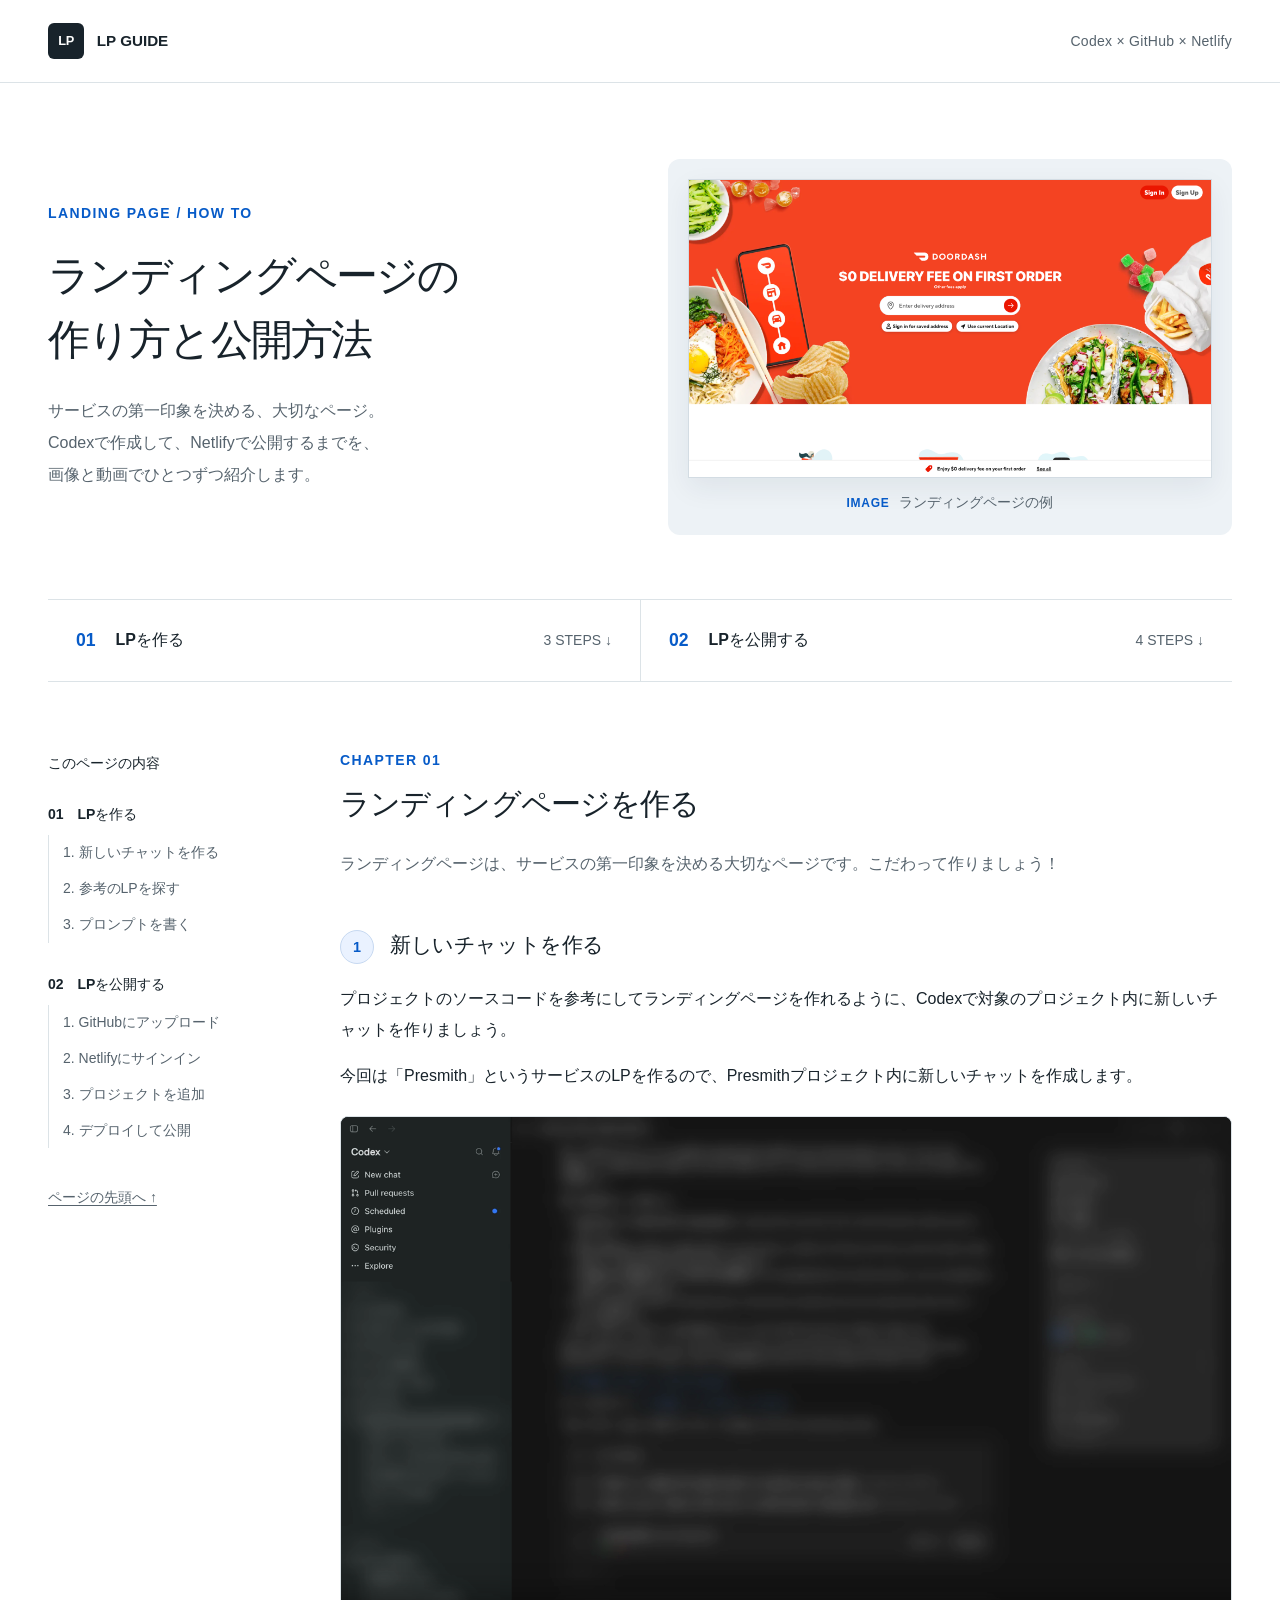
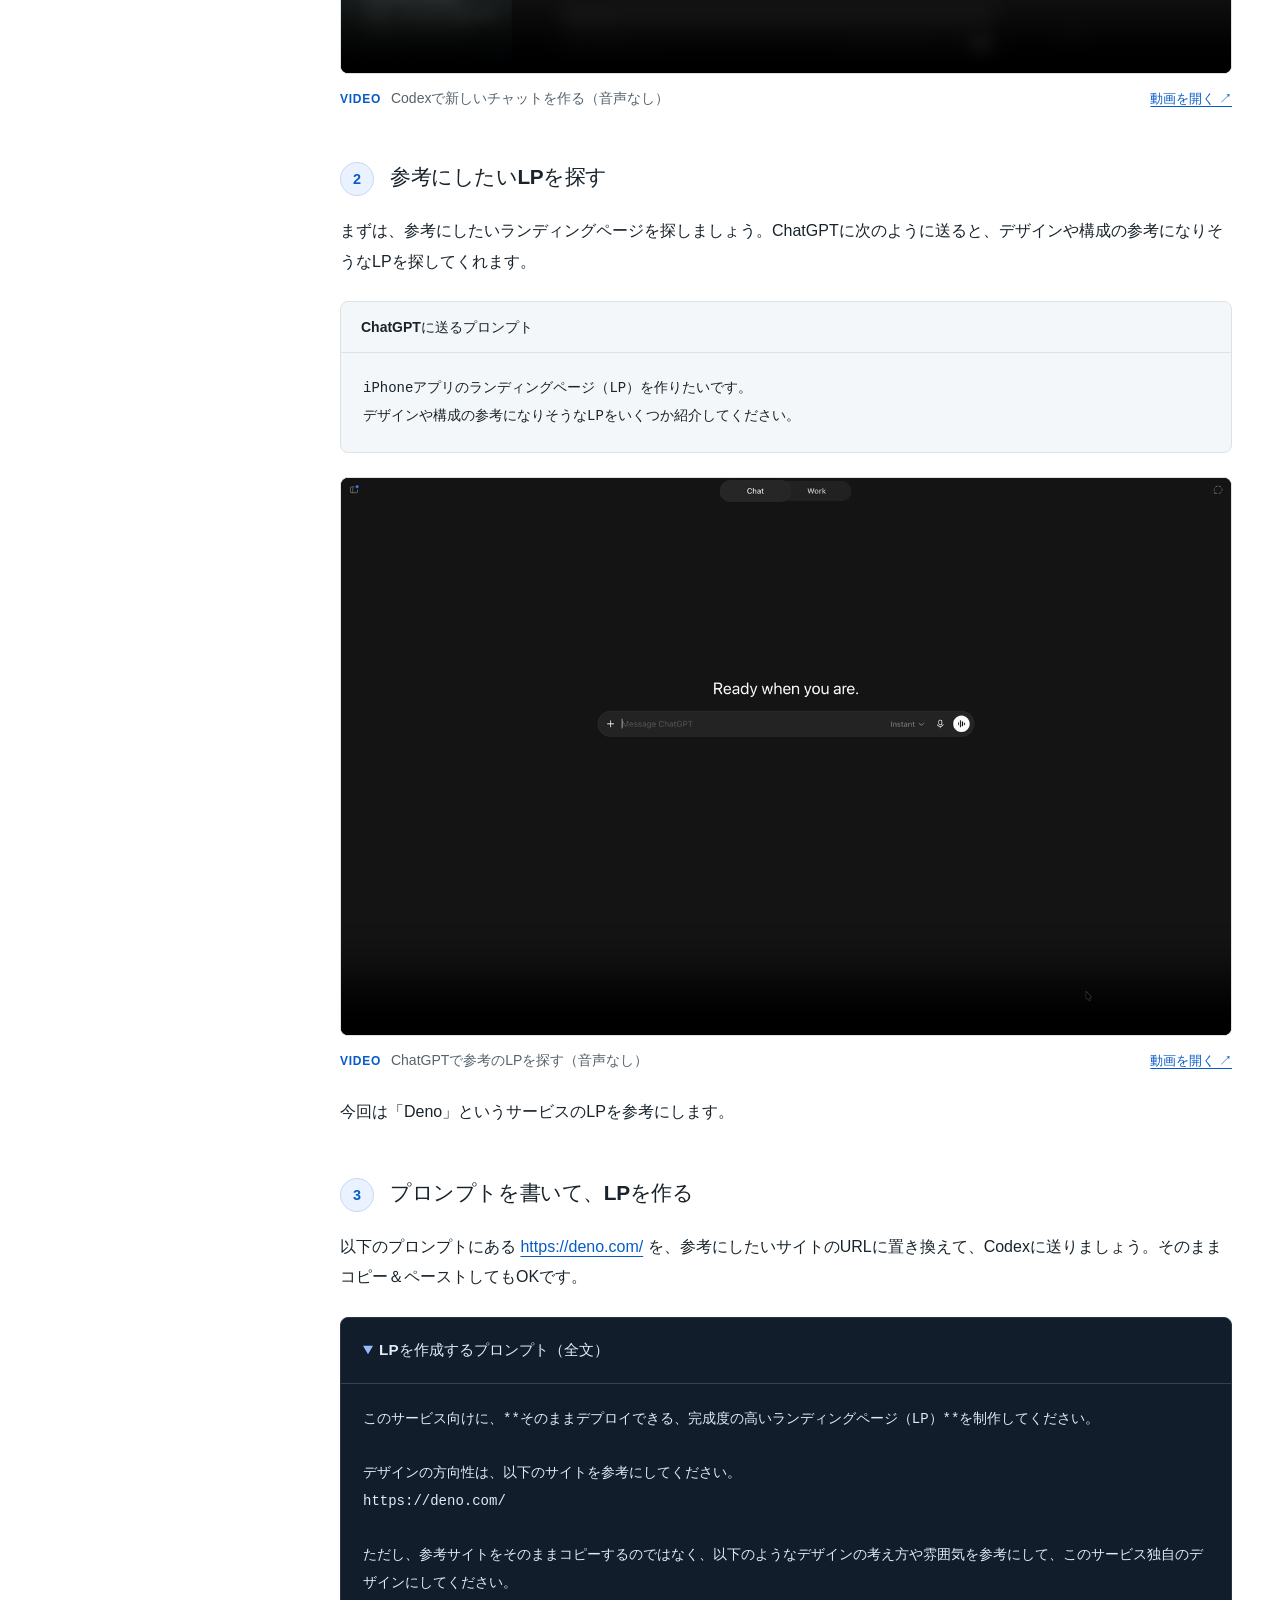
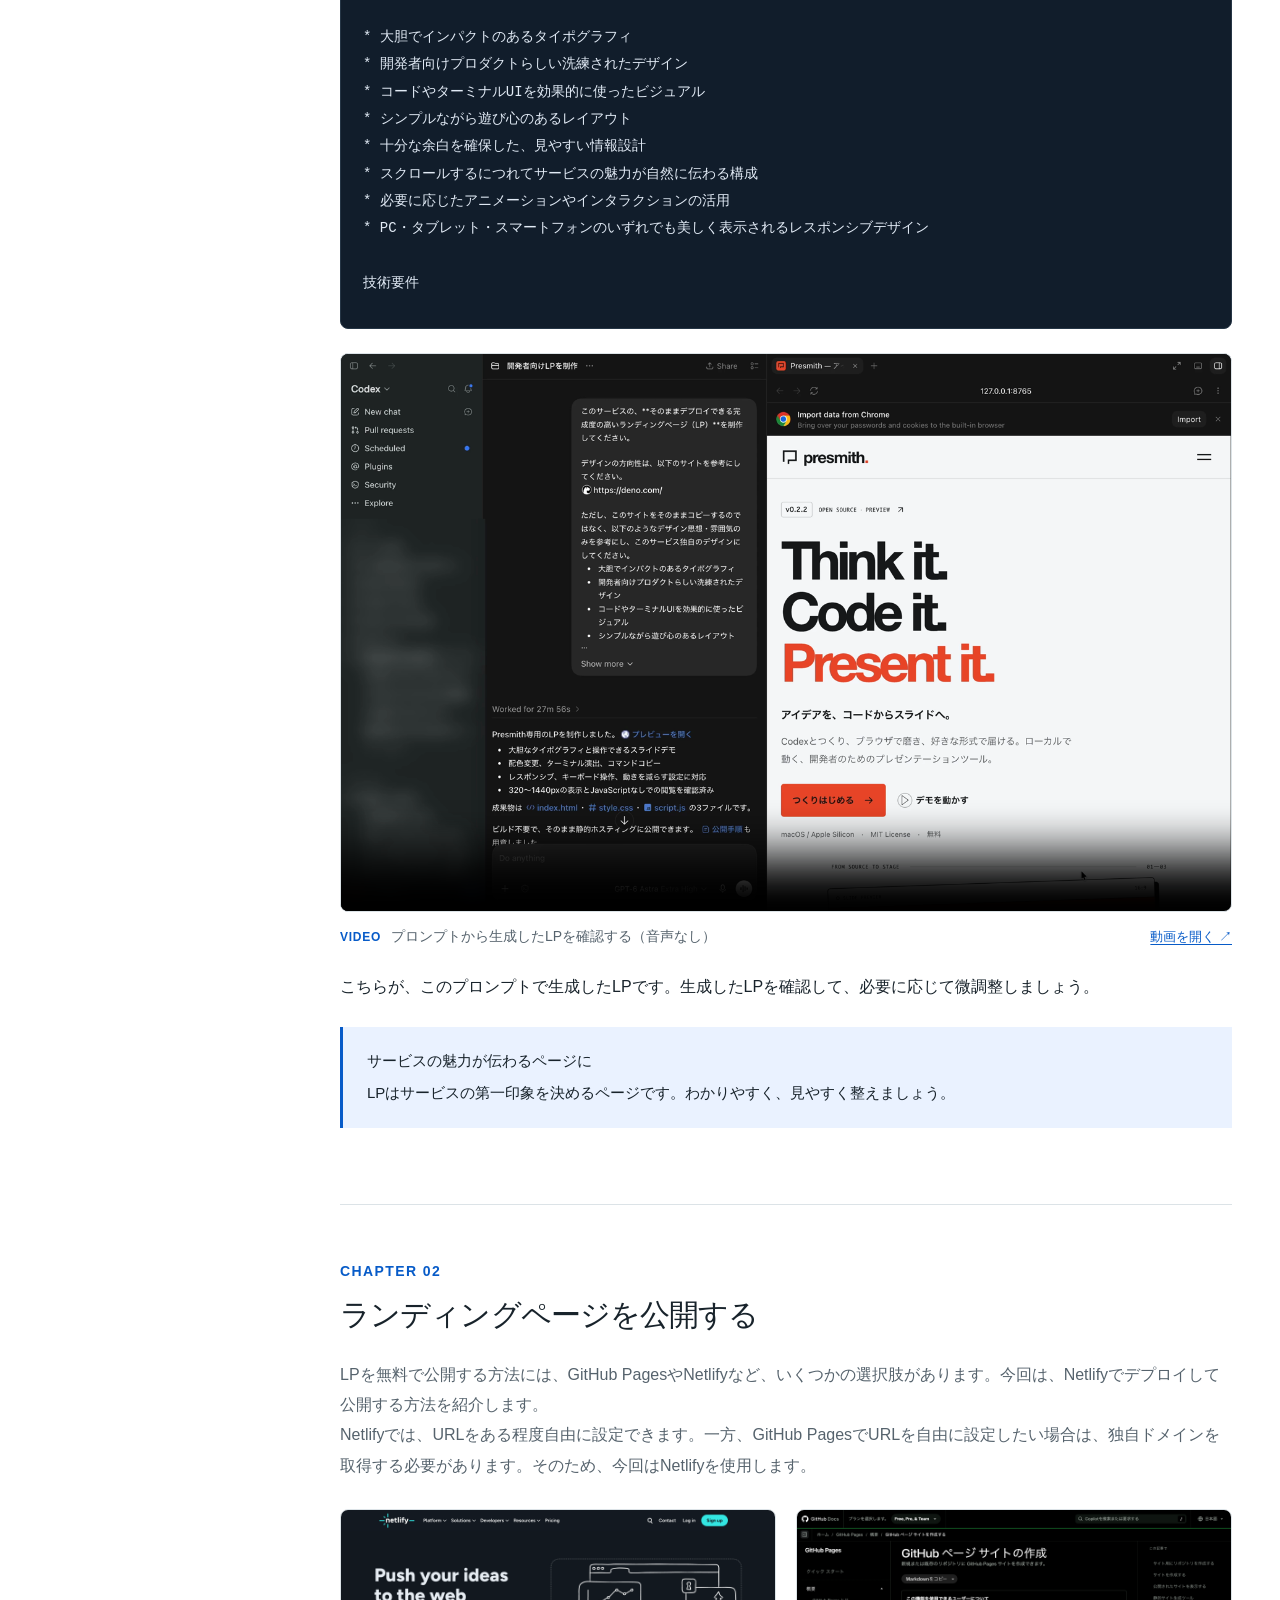
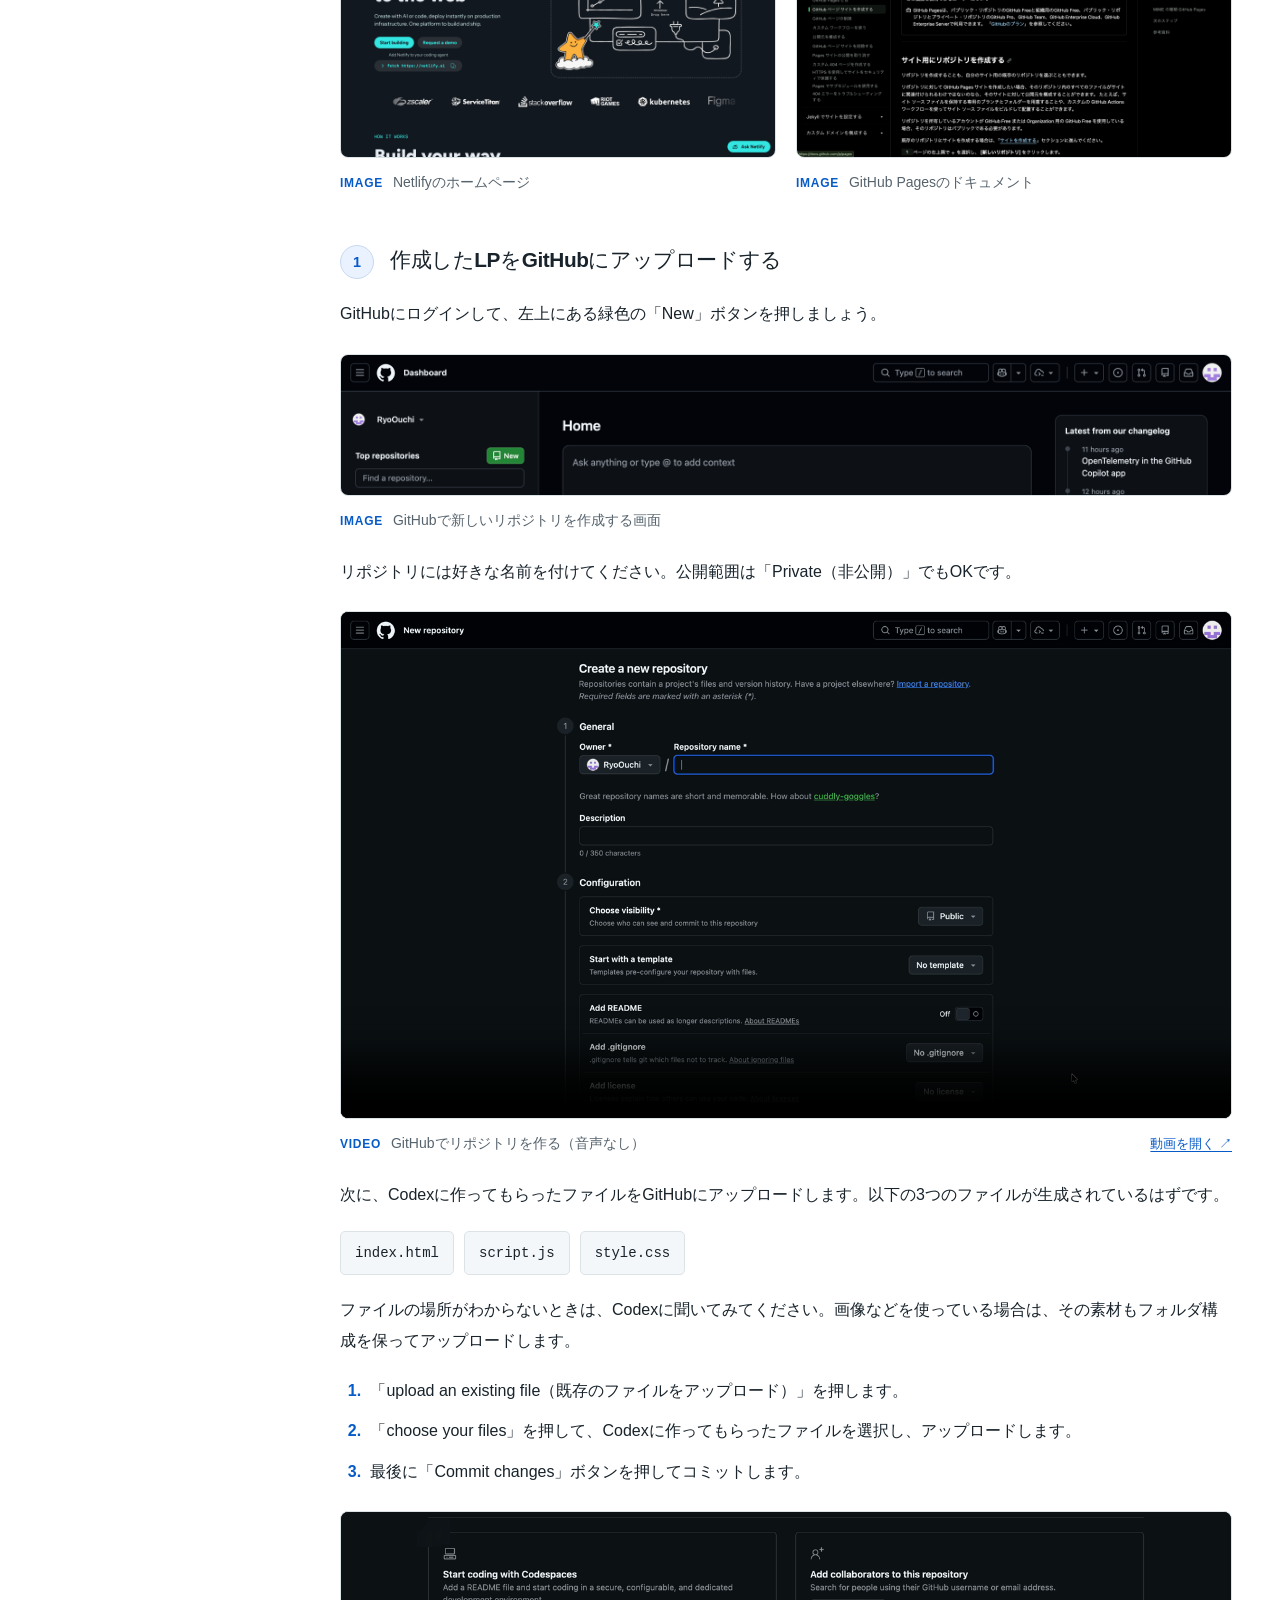
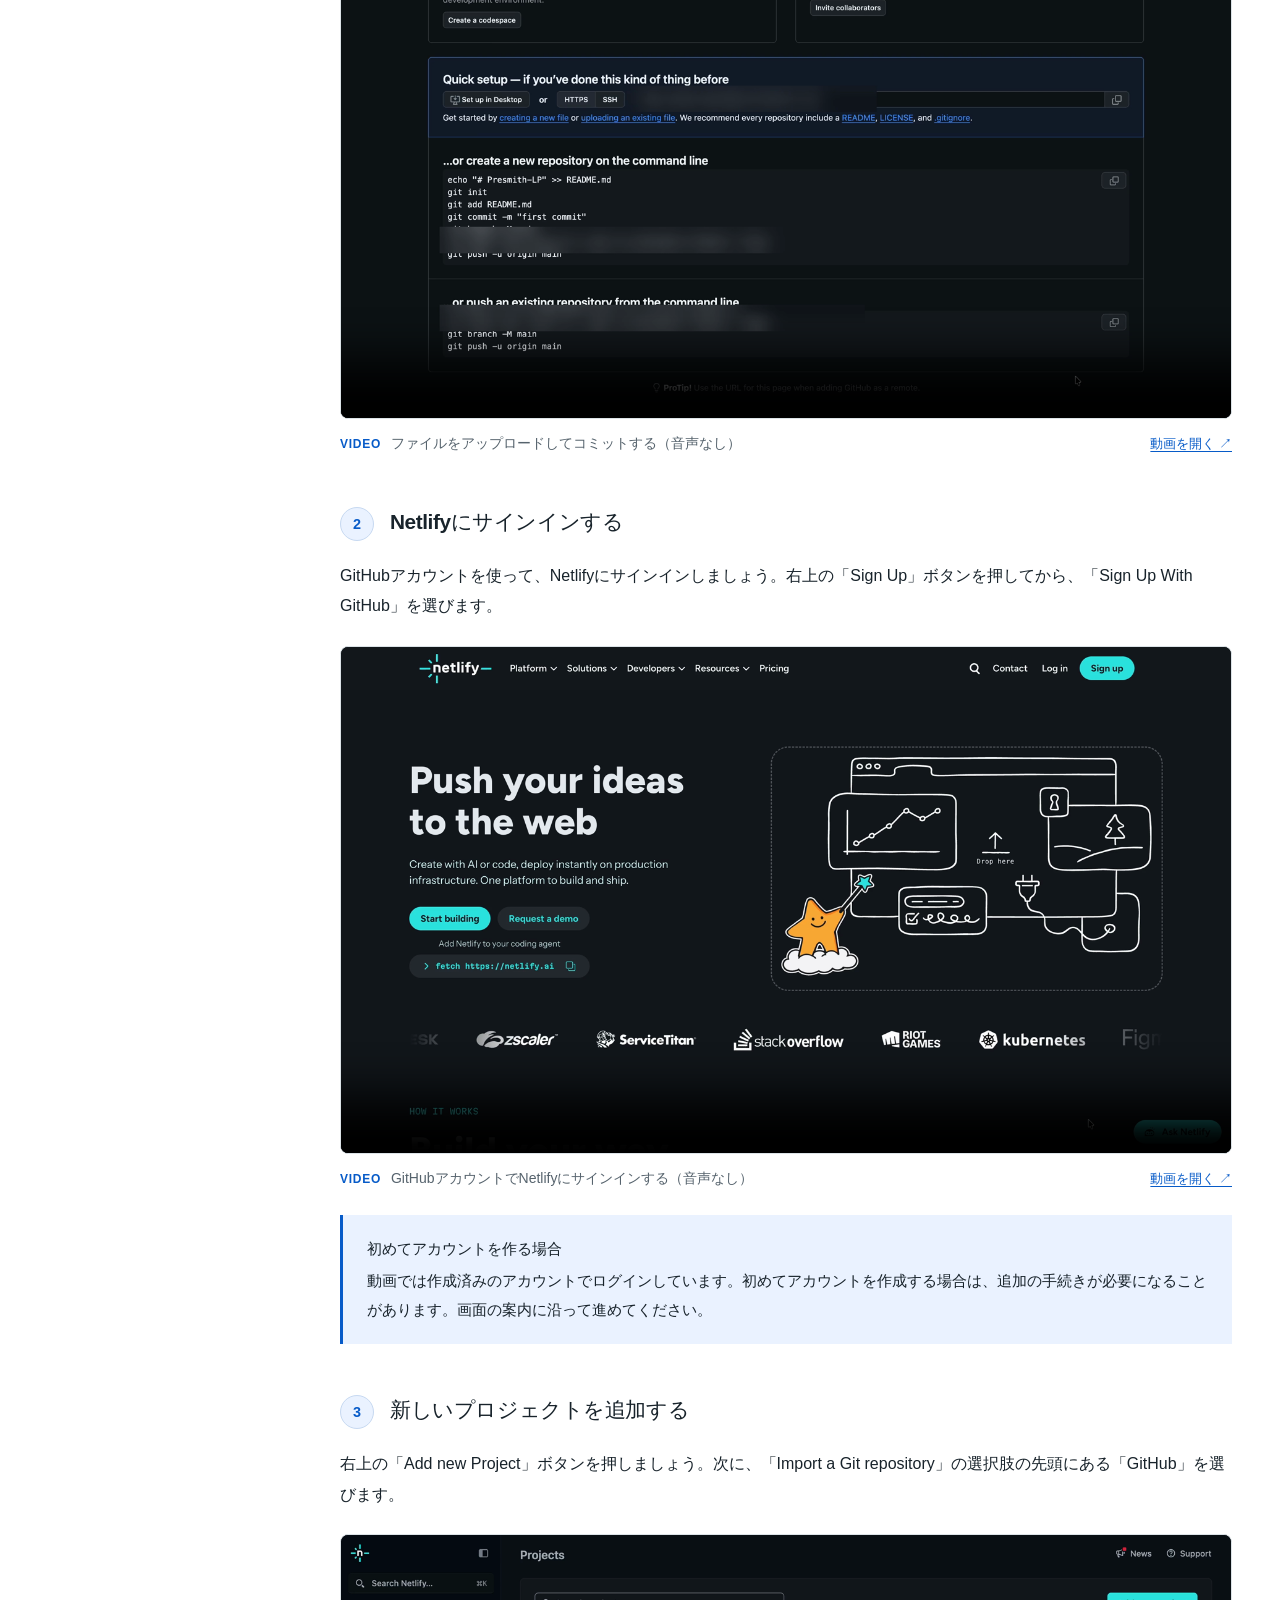
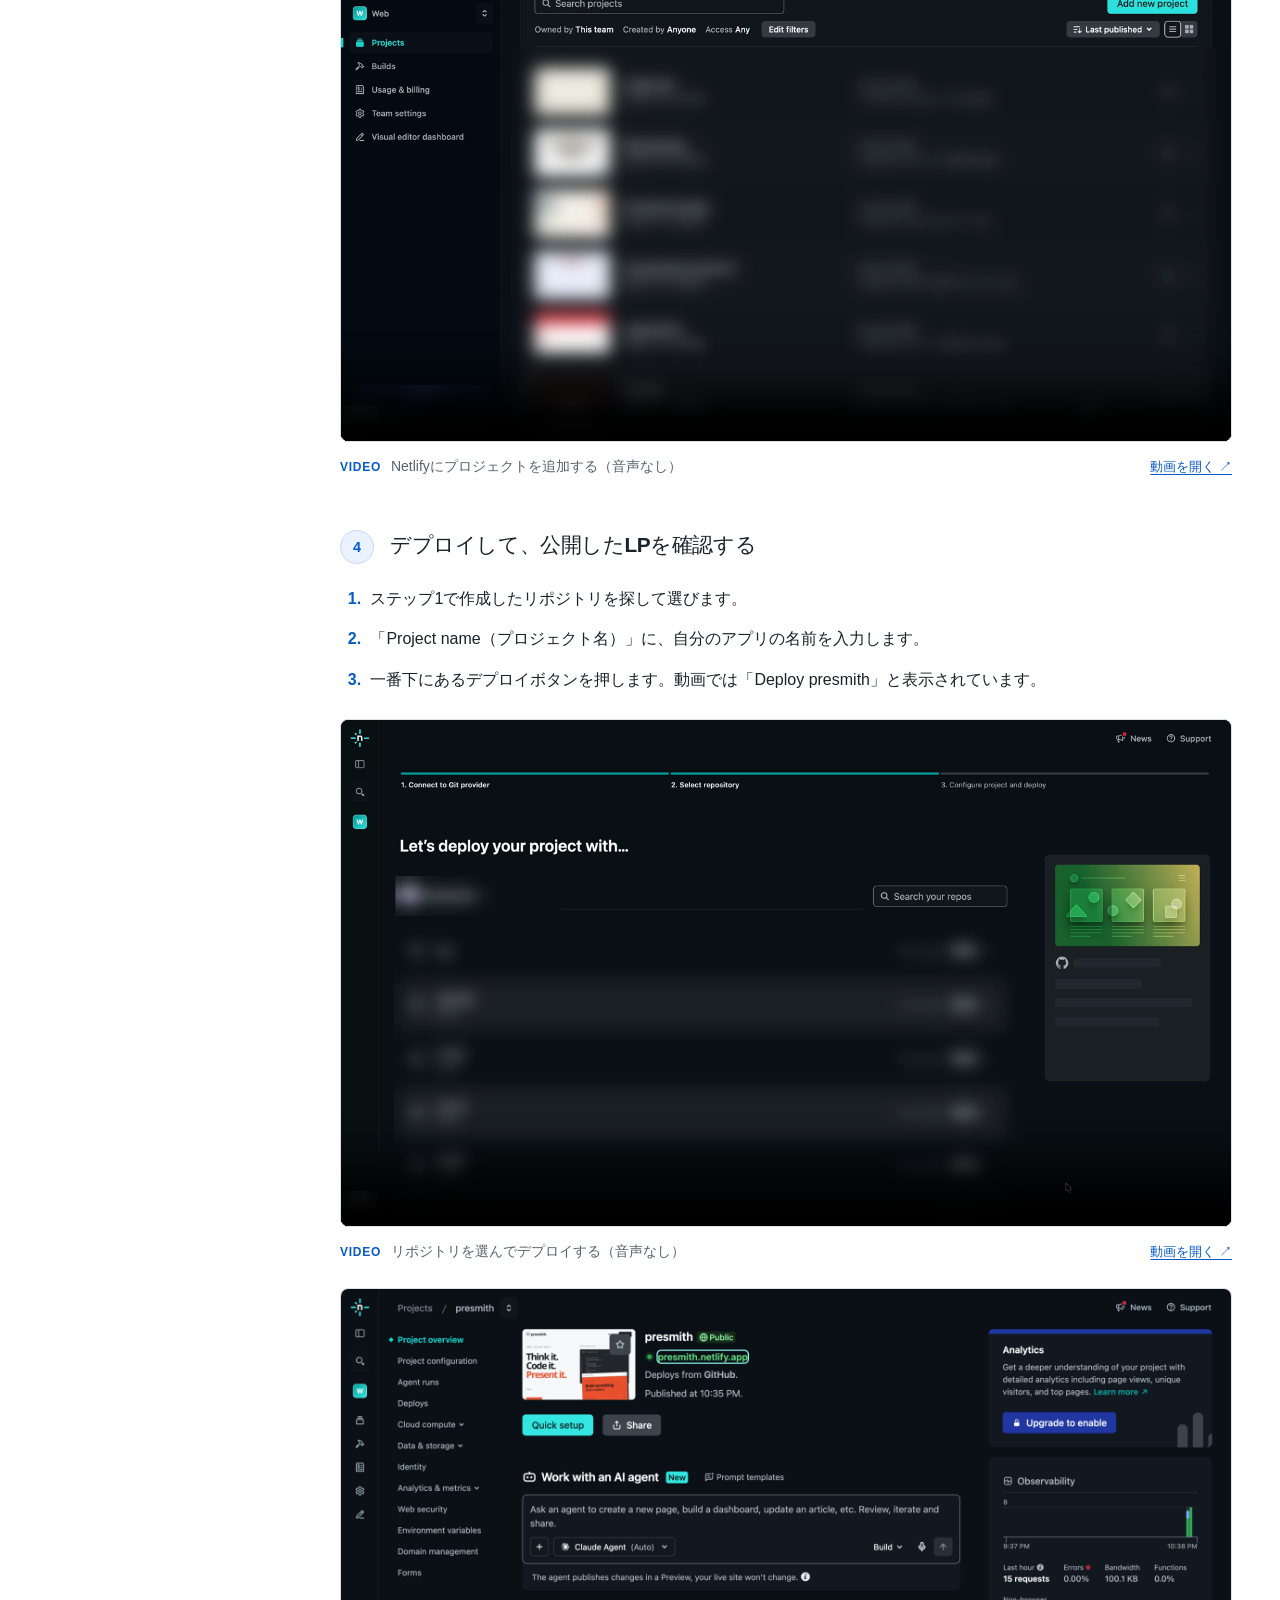
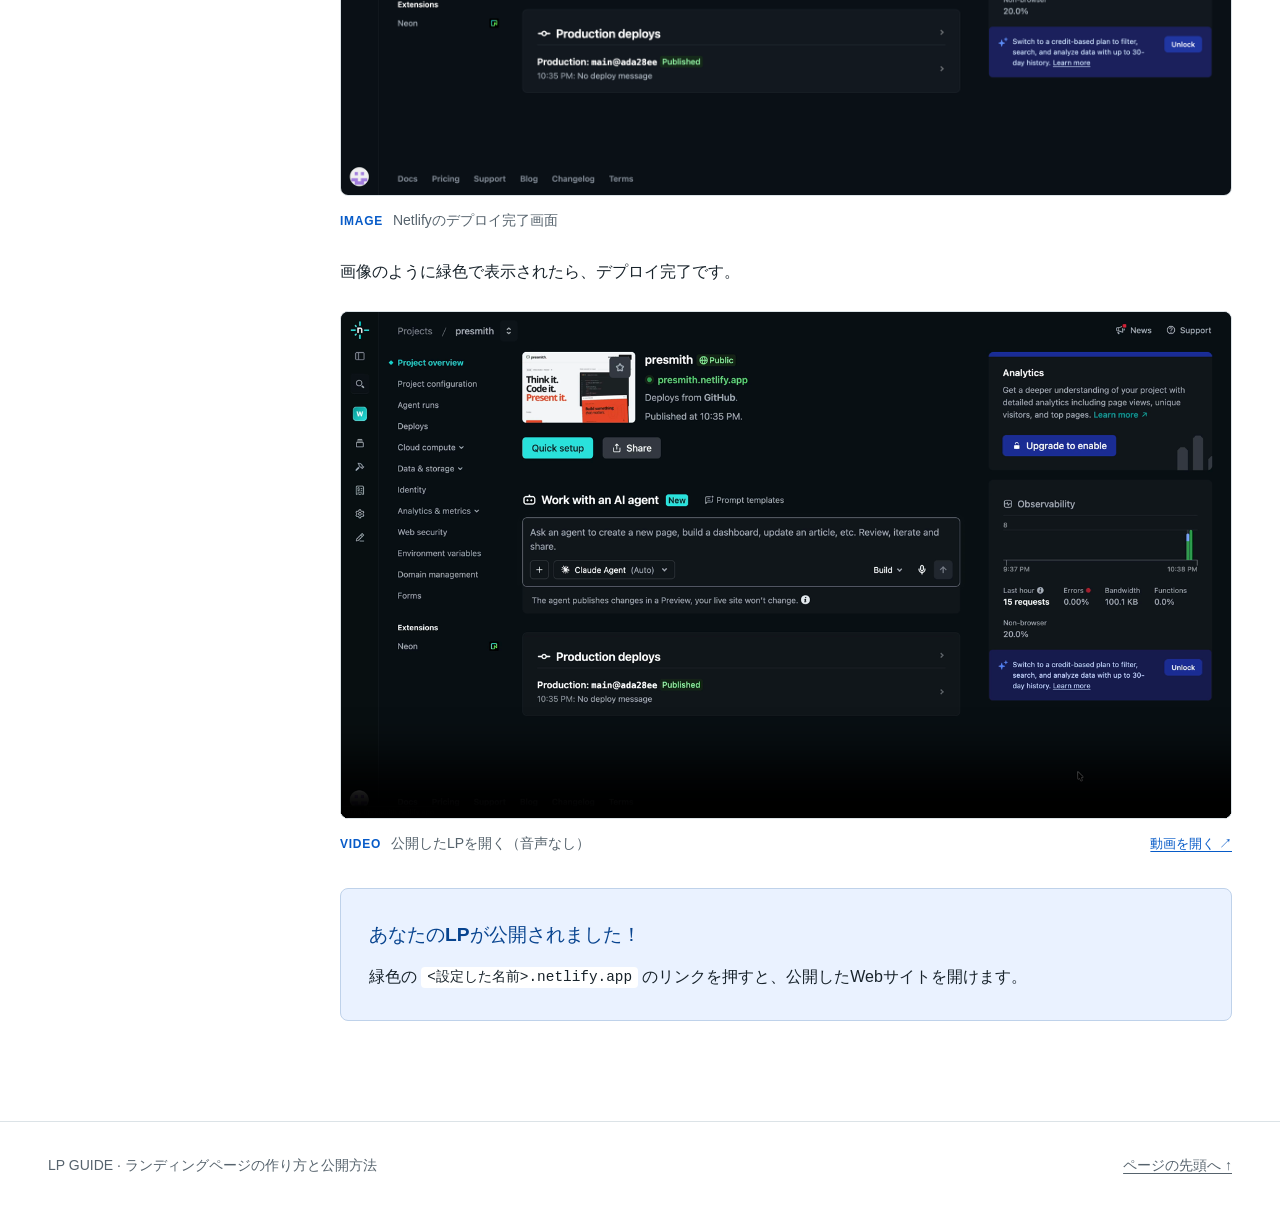
==== commit e2e9b148: "updated entry point" ====
--- a/LightningPage-release/index.html
+++ b/LightningPage-release/index.html
@@ -179,7 +179,7 @@
         <section class="chapter" id="publish" aria-labelledby="publish-title">
           <p class="eyebrow">CHAPTER 02</p>
           <h2 class="chapter-heading" id="publish-title">ランディングページを公開する</h2>
-          <p class="chapter-intro">LPを無料で公開する方法には、GitHub PagesやNetlifyなど、いくつかの選択肢があります。今回は、Netlifyでデプロイして公開する方法を紹介します。</p>
+          <p class="chapter-intro">LPを無料で公開する方法には、GitHub PagesやNetlifyなど、いくつかの選択肢があります。今回は、Netlifyでデプロイして公開する方法を紹介します。</br>Netlifyでは、URLをある程度自由に設定できます。一方、GitHub PagesでURLを自由に設定したい場合は、独自ドメインを取得する必要があります。そのため、今回はNetlifyを使用します。</p>
           <div class="service-gallery">
             <figure class="media">
               <a class="media-link" href="assets/images/Netlify.png" aria-label="Netlifyのホームページを拡大表示"><img src="assets/images/Netlify.png" alt="Netlifyのホームページ" width="1920" height="1092" loading="lazy" decoding="async"></a>
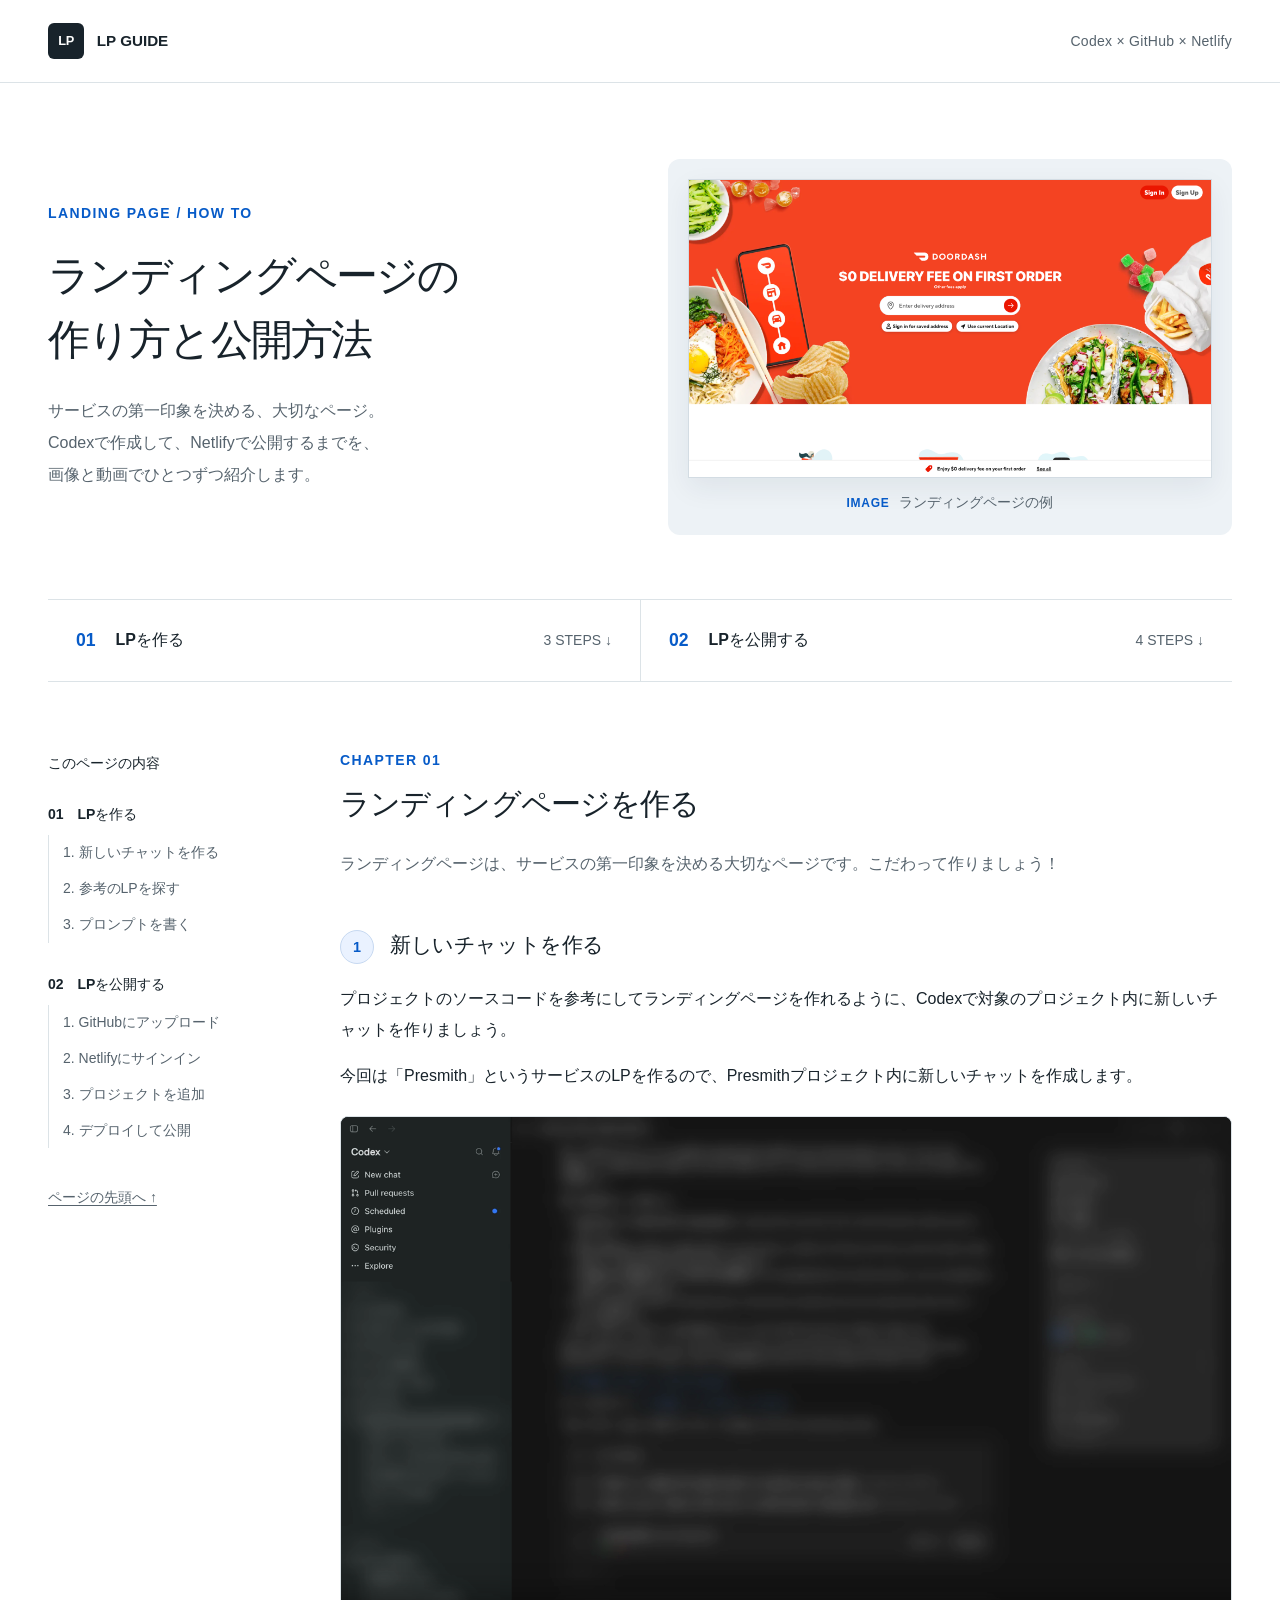
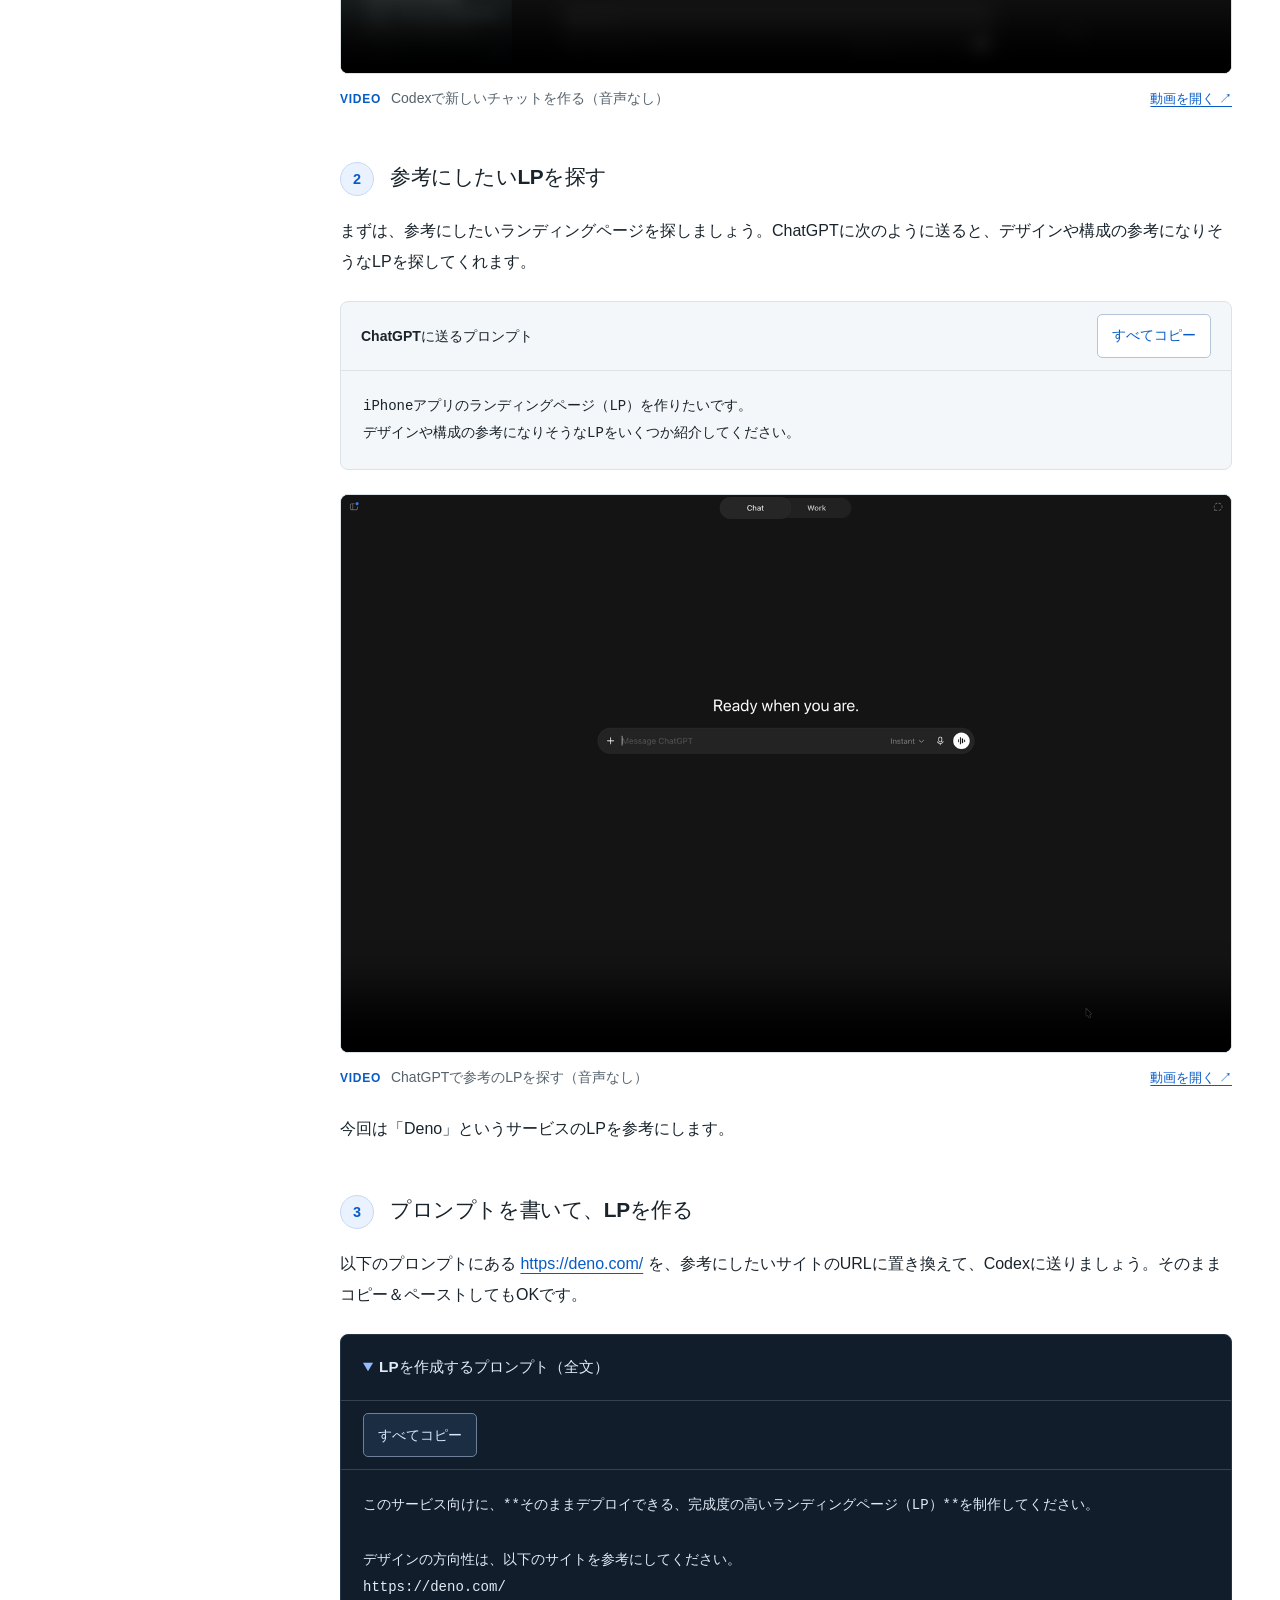
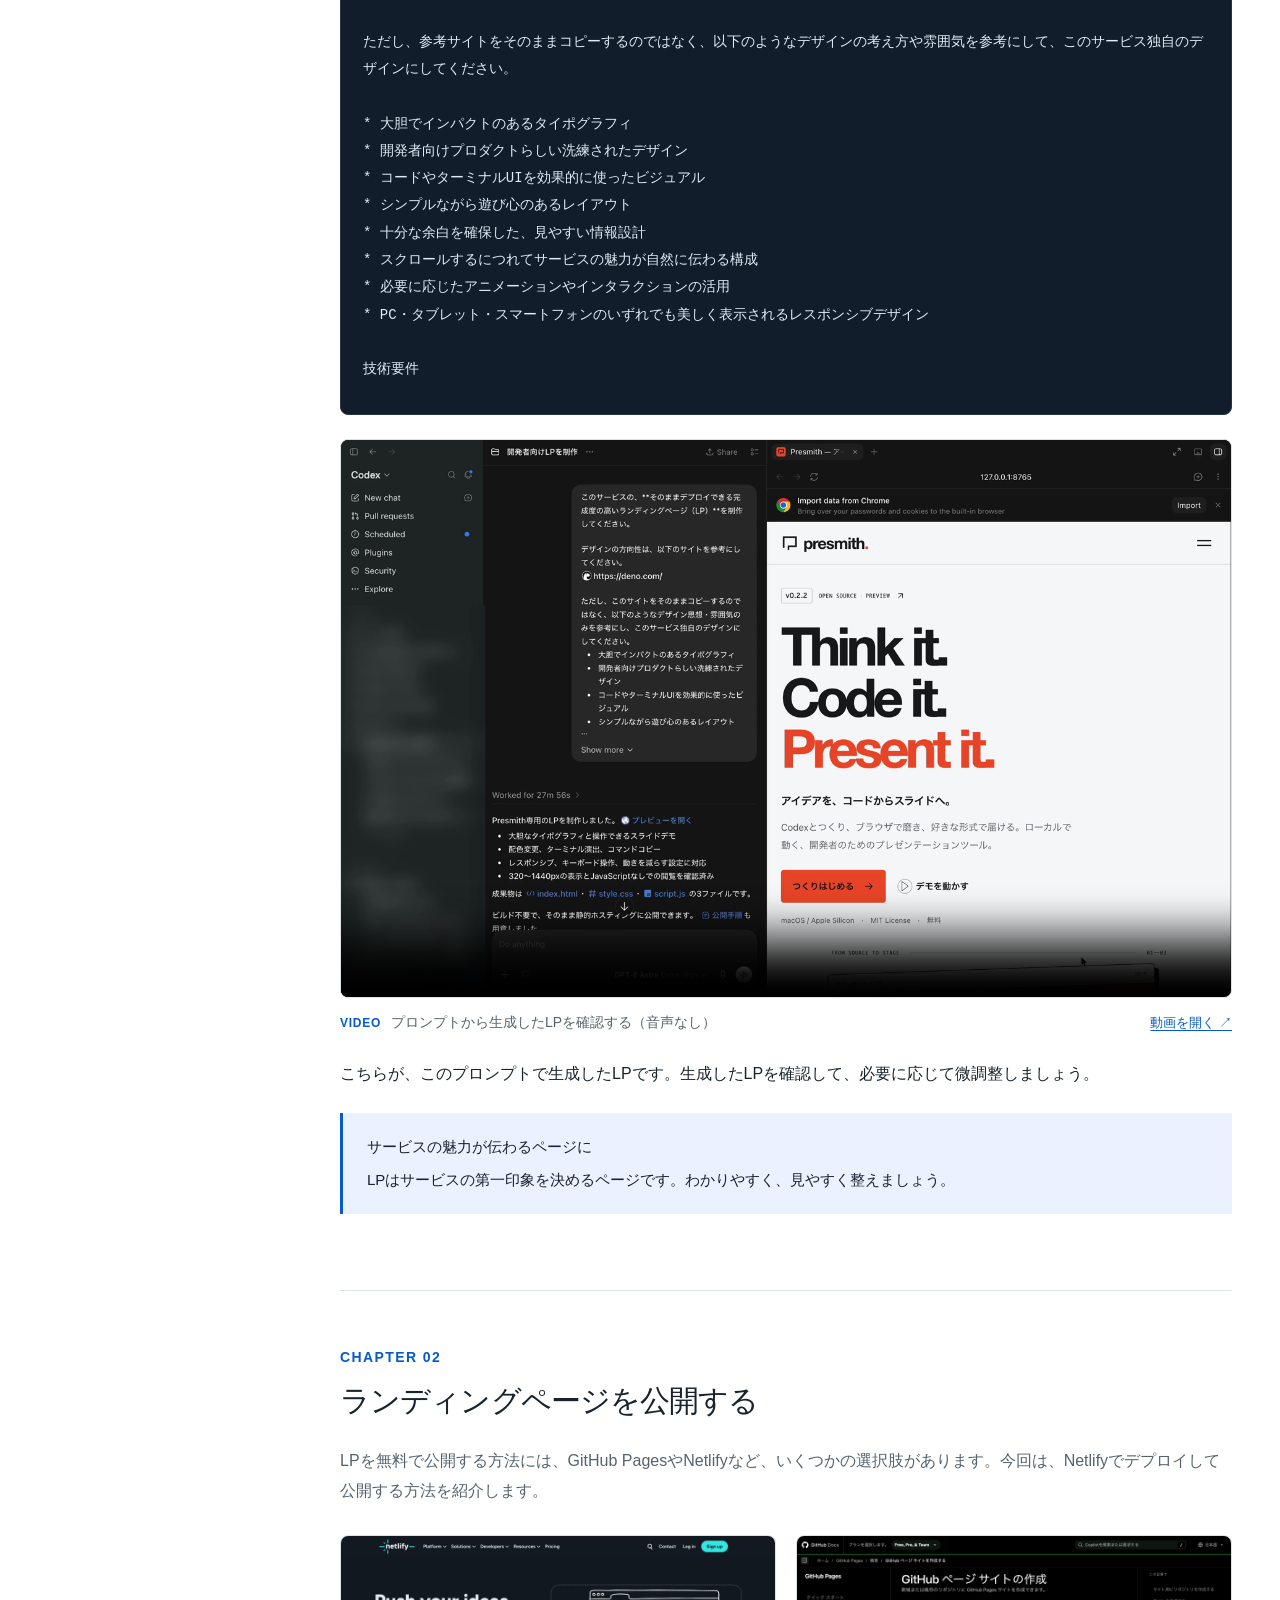
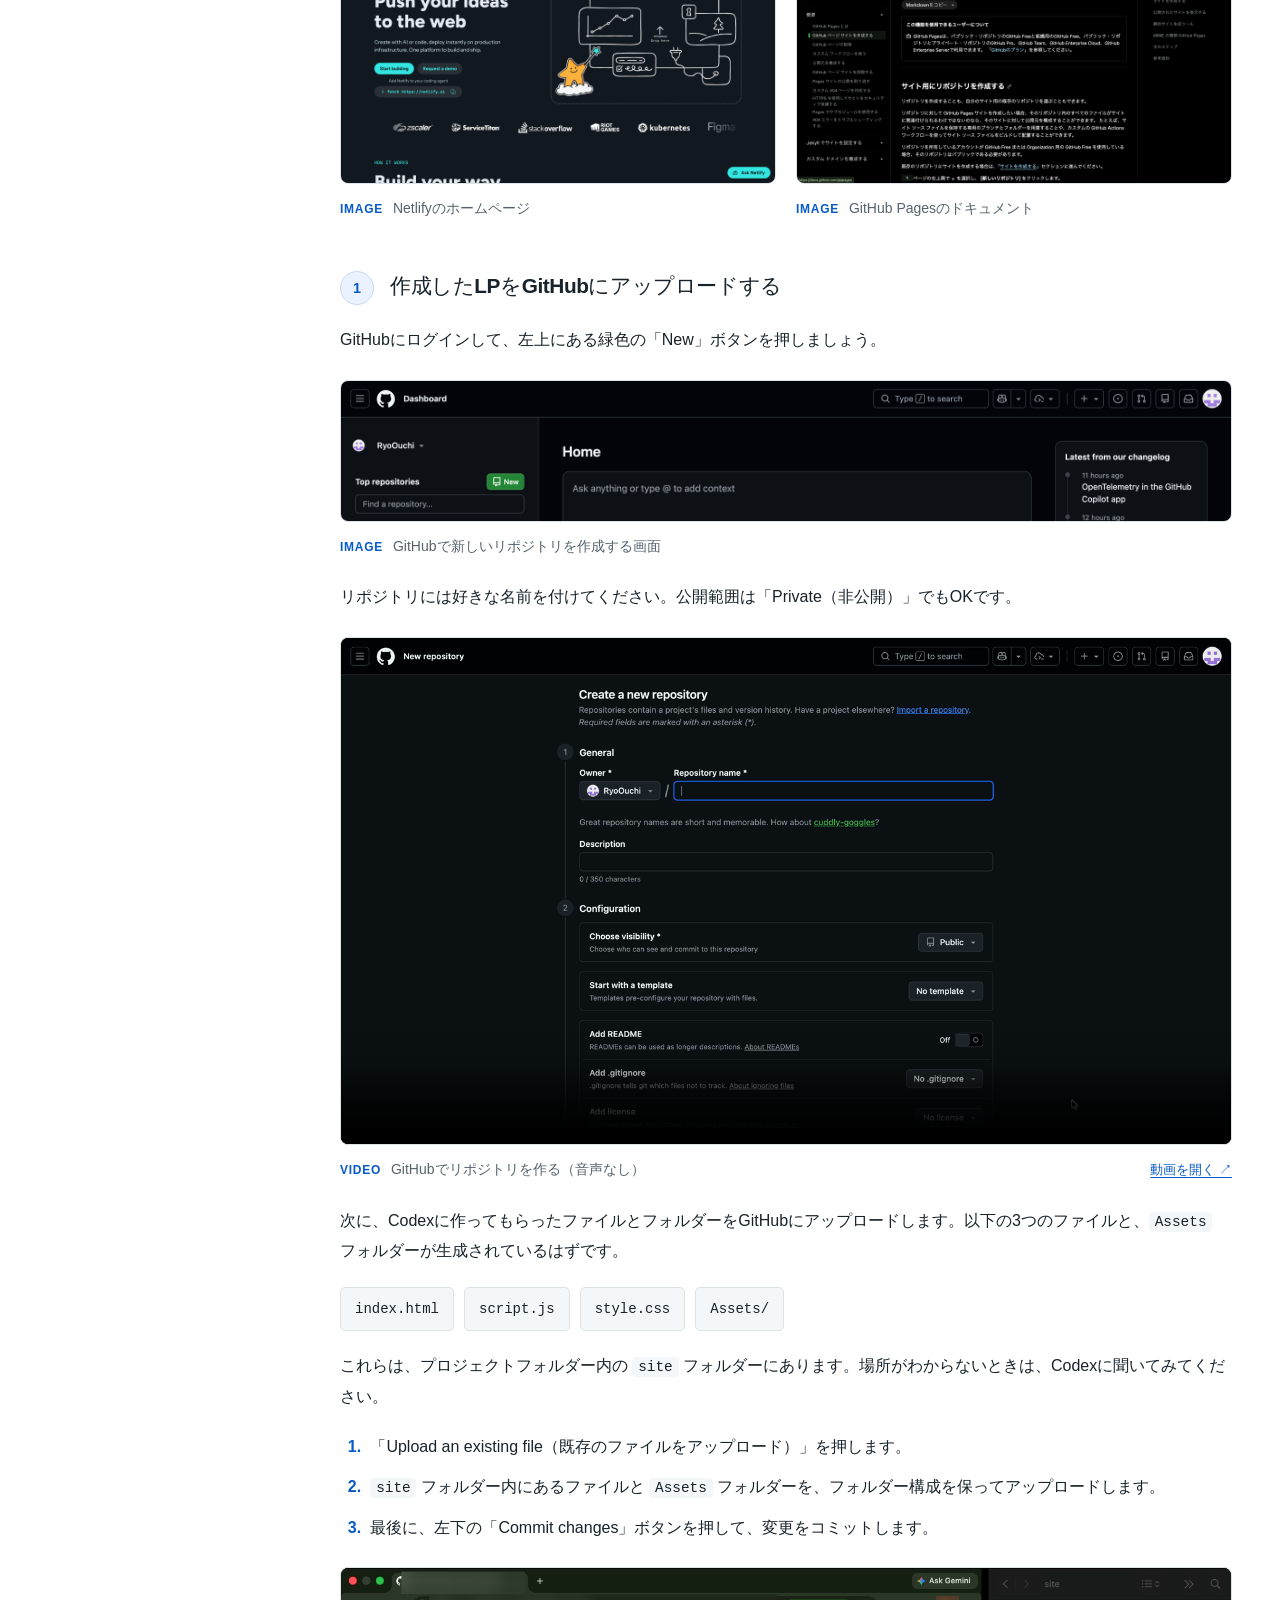
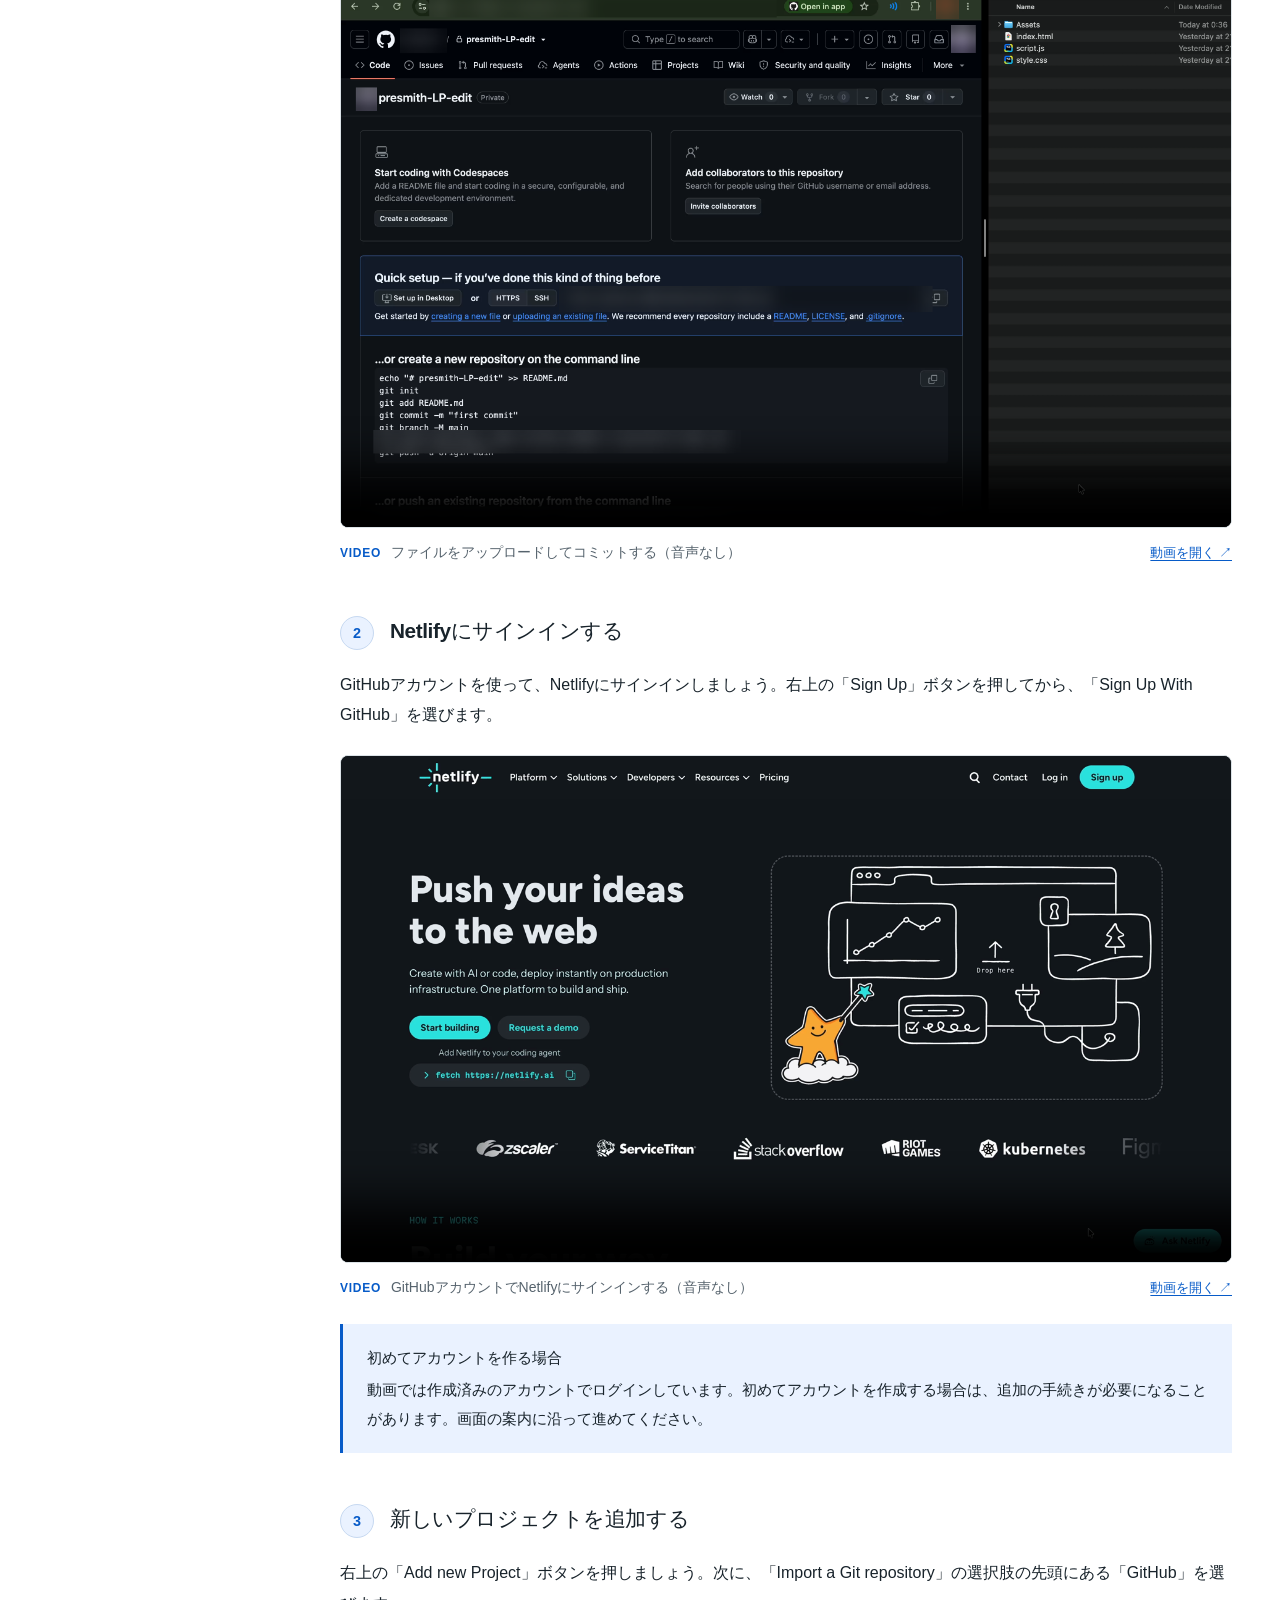
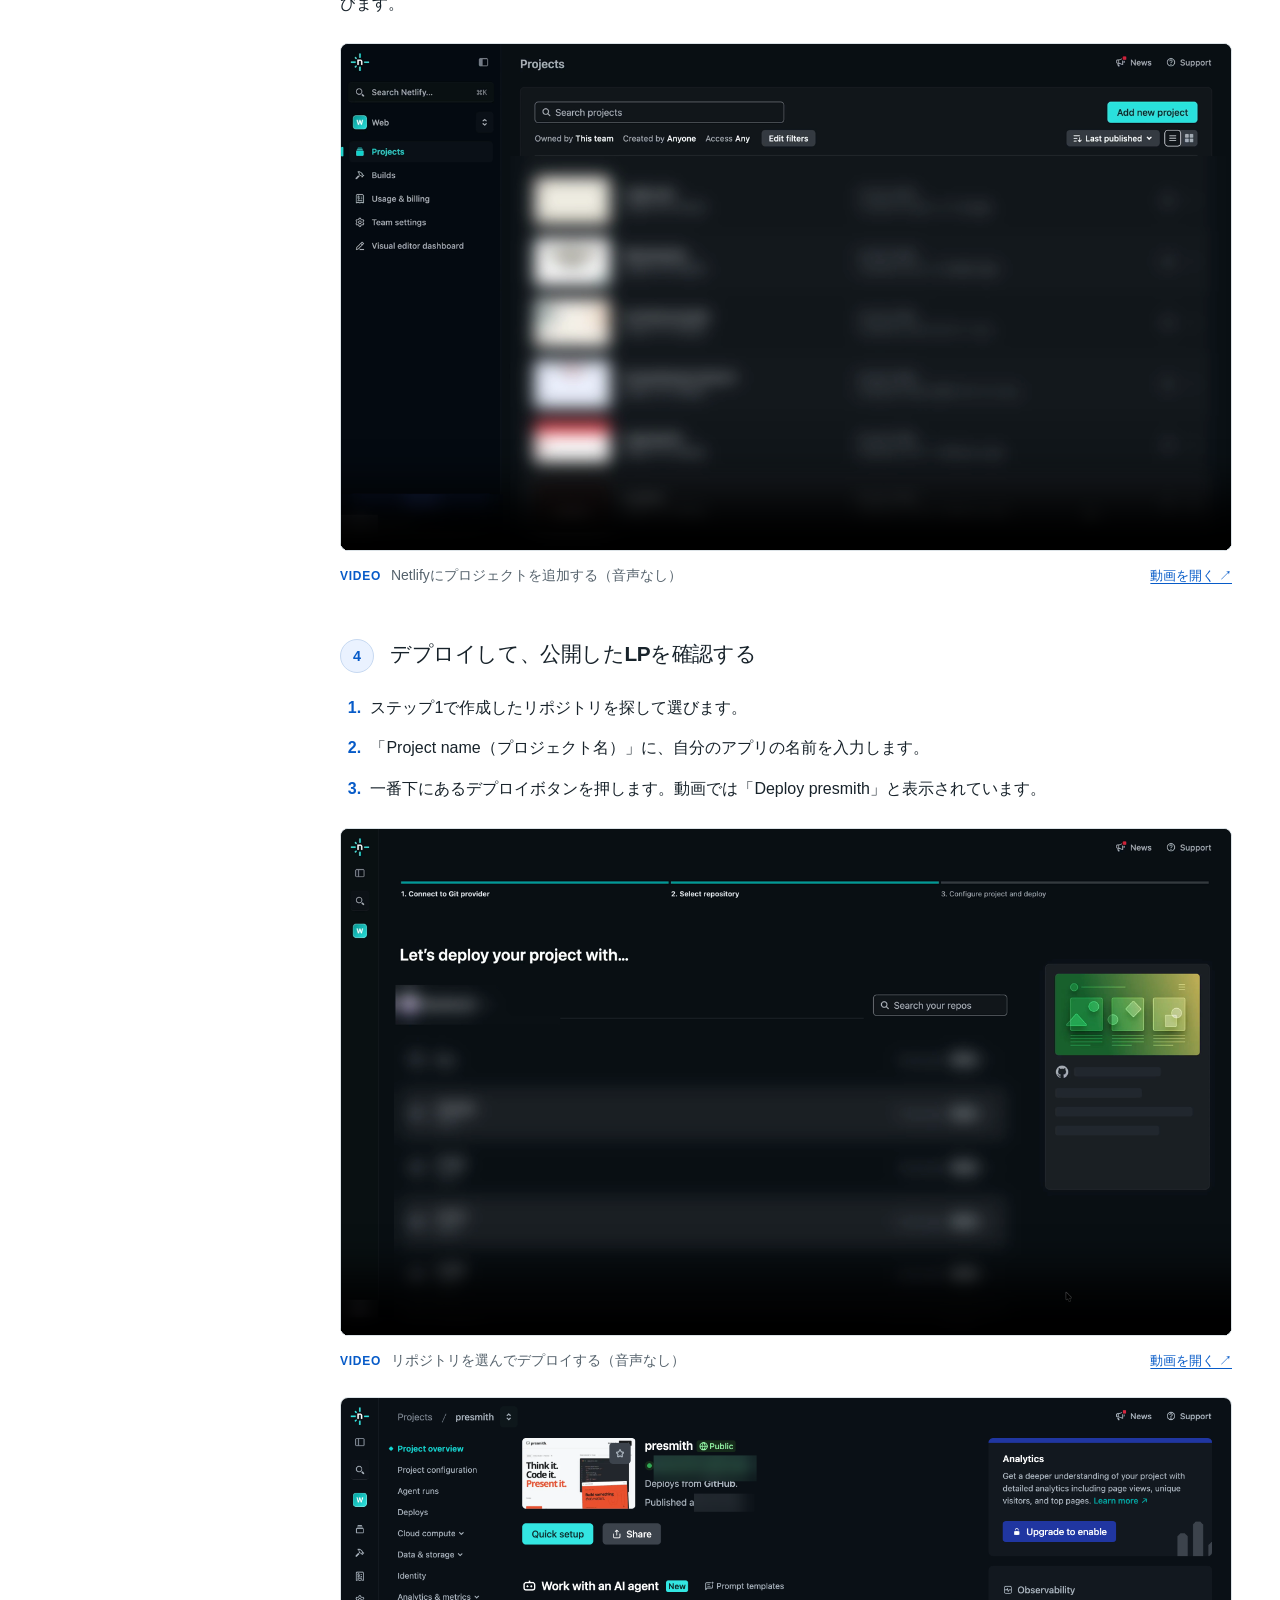
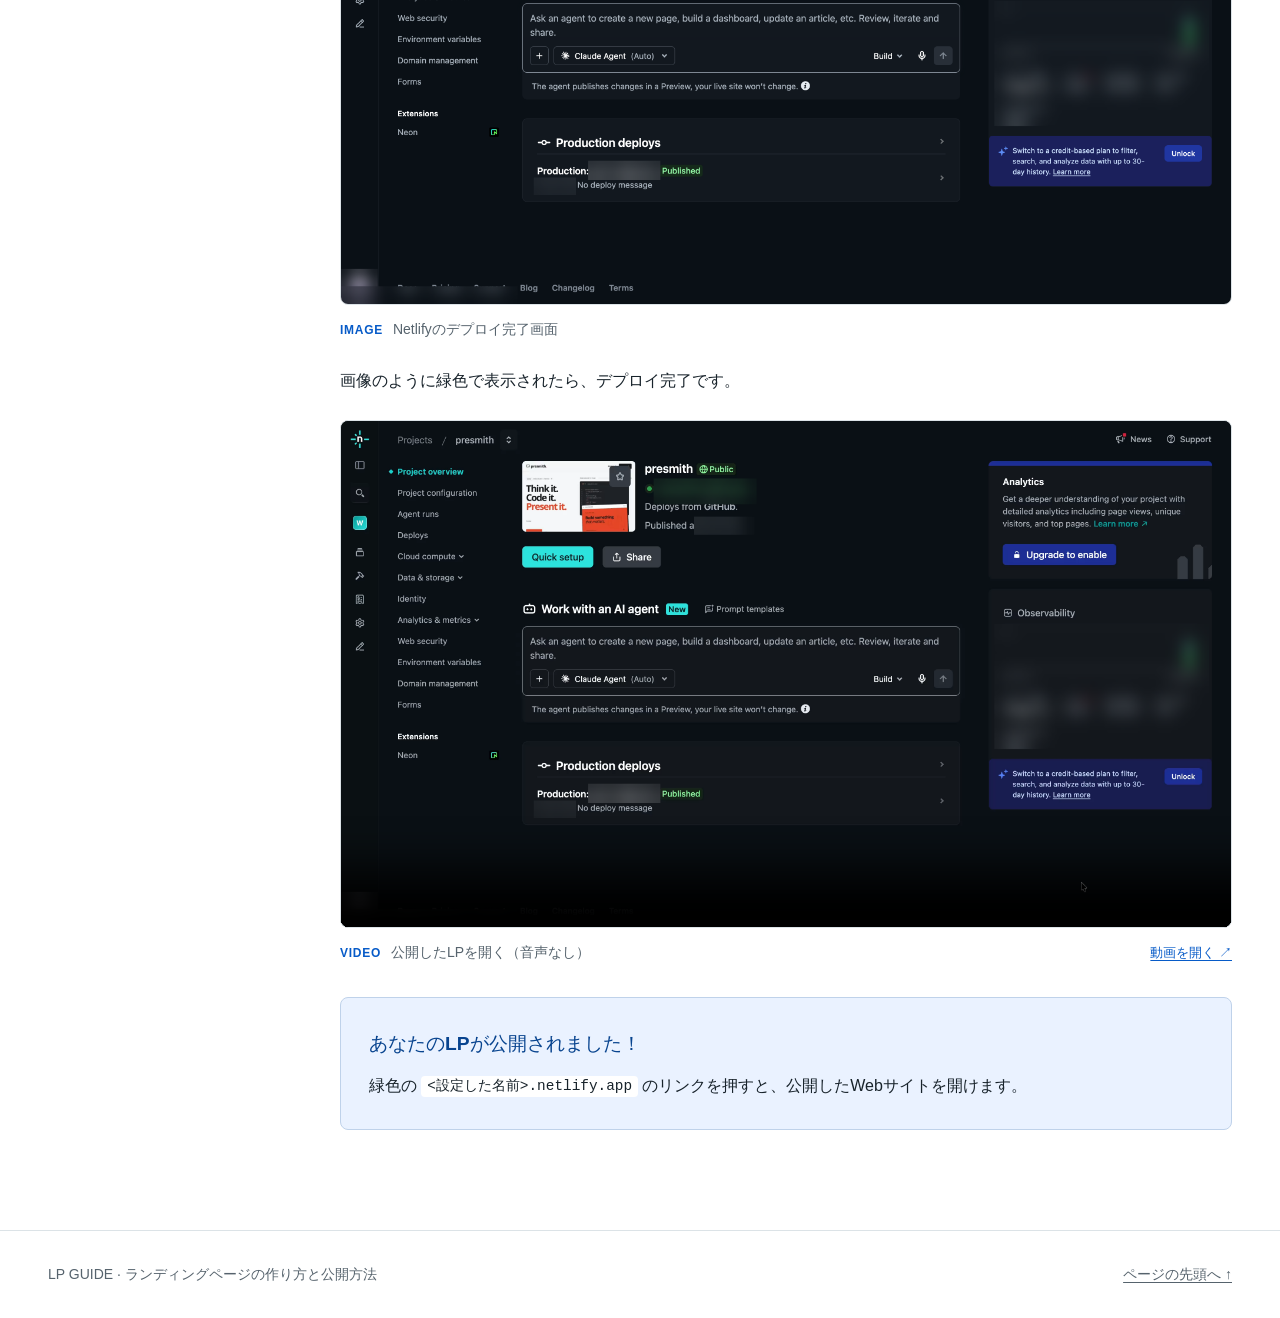
==== commit 6b8e5b24: "updated information" ====
--- a/LightningPage-release/index.html
+++ b/LightningPage-release/index.html
@@ -81,7 +81,10 @@
           <section class="step" id="create-2" aria-labelledby="create-2-title">
             <div class="step-heading"><span class="step-number" aria-hidden="true">2</span><h3 id="create-2-title">参考にしたいLPを探す</h3></div>
             <p>まずは、参考にしたいランディングページを探しましょう。ChatGPTに次のように送ると、デザインや構成の参考になりそうなLPを探してくれます。</p>
-            <div class="prompt"><p class="prompt-label">ChatGPTに送るプロンプト</p><pre tabindex="0" aria-label="参考サイトを探すプロンプト"><code>iPhoneアプリのランディングページ（LP）を作りたいです。
+            <div class="prompt">
+              <div class="prompt-header"><p class="prompt-label">ChatGPTに送るプロンプト</p><button class="copy-button" type="button" data-copy-target="reference-prompt" aria-controls="reference-prompt" aria-label="参考サイトを探すプロンプトをすべてコピー" hidden>すべてコピー</button></div>
+              <p class="copy-status" role="status" aria-live="polite"></p>
+              <pre id="reference-prompt" tabindex="0" aria-label="参考サイトを探すプロンプト"><code>iPhoneアプリのランディングページ（LP）を作りたいです。
 デザインや構成の参考になりそうなLPをいくつか紹介してください。</code></pre></div>
             <figure class="media">
               <video controls playsinline preload="none" width="3024" height="1892" poster="assets/posters/SearchForLT.png" aria-label="ChatGPTで参考のLPを探すの操作動画" aria-describedby="caption-SearchForLT">
@@ -97,7 +100,8 @@
             <p>以下のプロンプトにある <a href="https://deno.com/">https://deno.com/</a> を、参考にしたいサイトのURLに置き換えて、Codexに送りましょう。そのままコピー＆ペーストしてもOKです。</p>
             <details class="prompt prompt-large" open>
               <summary>LPを作成するプロンプト（全文）</summary>
-              <pre tabindex="0" aria-label="LP作成用プロンプト。全文を選択してコピーできます"><code>このサービス向けに、**そのままデプロイできる、完成度の高いランディングページ（LP）**を制作してください。
+              <div class="copy-toolbar" hidden><button class="copy-button" type="button" data-copy-target="creation-prompt" aria-controls="creation-prompt" aria-label="LP作成用プロンプトをすべてコピー" hidden>すべてコピー</button><p class="copy-status" role="status" aria-live="polite"></p></div>
+              <pre id="creation-prompt" tabindex="0" aria-label="LP作成用プロンプト。全文を選択してコピーできます"><code>このサービス向けに、**そのままデプロイできる、完成度の高いランディングページ（LP）**を制作してください。
 
 デザインの方向性は、以下のサイトを参考にしてください。
 https://deno.com/
@@ -117,15 +121,24 @@
 
 デプロイをできるだけ簡単にするため、フレームワークや外部UIライブラリは使用せず、HTML・CSS・JavaScriptのみで実装してください。
 
-ファイルは以下の構成にしてください。
-
-* index.html
-* style.css
-* script.js
+LPに必要なファイル・フォルダは、すべてプロジェクトルート直下に site フォルダを新規作成し、その中に配置してください。既存のプロジェクトファイルは変更せず、LPに関する実装は site フォルダ内で完結させてください。
+
+以下の構成にしてください。
+
+project-folder/
+├── ...（既存のプロジェクトファイル）
+└── site/
+    ├── index.html
+    ├── style.css
+    ├── script.js
+    └── Assets/
+        └── ...（LPで使用する画像など）
+
+index.html から参照するCSS、JavaScript、画像などは、すべて site フォルダを基準とした相対パスを使用してください。
 
 React、Vue、Next.js、Tailwind CSSなどは使用しないでください。
 
-完成したファイルを、GitHub Pages、Cloudflare Pages、Netlify、Vercelなどの静的ホスティングサービスにそのままアップロードして公開できる状態にしてください。
+完成した site フォルダをそのままデプロイ対象として、GitHub Pages、Cloudflare Pages、Netlify、Vercelなどの静的ホスティングサービスで公開できる状態にしてください。
 
 デザイン・UX
 
@@ -159,7 +172,7 @@
 * ホバー時・フォーカス時の適切な表示
 * 高速な表示
 * JavaScriptが無効でも主要な情報が読める構造
-* prefers-reduced-motionへの対応
+* prefers-reduced-motion への対応
 
 なども考慮してください。
 
@@ -179,7 +192,7 @@
         <section class="chapter" id="publish" aria-labelledby="publish-title">
           <p class="eyebrow">CHAPTER 02</p>
           <h2 class="chapter-heading" id="publish-title">ランディングページを公開する</h2>
-          <p class="chapter-intro">LPを無料で公開する方法には、GitHub PagesやNetlifyなど、いくつかの選択肢があります。今回は、Netlifyでデプロイして公開する方法を紹介します。</br>Netlifyでは、URLをある程度自由に設定できます。一方、GitHub PagesでURLを自由に設定したい場合は、独自ドメインを取得する必要があります。そのため、今回はNetlifyを使用します。</p>
+          <p class="chapter-intro">LPを無料で公開する方法には、GitHub PagesやNetlifyなど、いくつかの選択肢があります。今回は、Netlifyでデプロイして公開する方法を紹介します。</p>
           <div class="service-gallery">
             <figure class="media">
               <a class="media-link" href="assets/images/Netlify.png" aria-label="Netlifyのホームページを拡大表示"><img src="assets/images/Netlify.png" alt="Netlifyのホームページ" width="1920" height="1092" loading="lazy" decoding="async"></a>
@@ -205,16 +218,16 @@
               </video>
               <figcaption id="caption-CreatingNewRepository"><span class="media-type">VIDEO</span> GitHubでリポジトリを作る（音声なし）<a class="media-download" href="assets/videos/CreatingNewRepository.mp4">動画を開く ↗</a></figcaption>
             </figure>
-            <p>次に、Codexに作ってもらったファイルをGitHubにアップロードします。以下の3つのファイルが生成されているはずです。</p>
-            <div class="file-list" aria-label="アップロードするファイル"><code>index.html</code><code>script.js</code><code>style.css</code></div>
-            <p>ファイルの場所がわからないときは、Codexに聞いてみてください。画像などを使っている場合は、その素材もフォルダ構成を保ってアップロードします。</p>
+            <p>次に、Codexに作ってもらったファイルとフォルダーをGitHubにアップロードします。以下の3つのファイルと、<code>Assets</code> フォルダーが生成されているはずです。</p>
+            <div class="file-list" aria-label="アップロードするファイルとフォルダー"><code>index.html</code><code>script.js</code><code>style.css</code><code>Assets/</code></div>
+            <p>これらは、プロジェクトフォルダー内の <code>site</code> フォルダーにあります。場所がわからないときは、Codexに聞いてみてください。</p>
             <ol class="instructions">
-              <li>「upload an existing file（既存のファイルをアップロード）」を押します。</li>
-              <li>「choose your files」を押して、Codexに作ってもらったファイルを選択し、アップロードします。</li>
-              <li>最後に「Commit changes」ボタンを押してコミットします。</li>
-            </ol>
-            <figure class="media">
-              <video controls playsinline preload="none" width="3024" height="1720" poster="assets/posters/CommitToGithub.png" aria-label="ファイルをアップロードしてコミットするの操作動画" aria-describedby="caption-CommitToGithub">
+              <li>「Upload an existing file（既存のファイルをアップロード）」を押します。</li>
+              <li><code>site</code> フォルダー内にあるファイルと <code>Assets</code> フォルダーを、フォルダー構成を保ってアップロードします。</li>
+              <li>最後に、左下の「Commit changes」ボタンを押して、変更をコミットします。</li>
+            </ol>
+            <figure class="media">
+              <video controls playsinline preload="none" width="3024" height="1900" poster="assets/posters/CommitToGithub.png" aria-label="ファイルをアップロードしてコミットするの操作動画" aria-describedby="caption-CommitToGithub">
                 <source src="assets/videos/CommitToGithub.mp4" type="video/mp4">
                 <p>動画を再生できない場合は、<a href="assets/videos/CommitToGithub.mp4">MP4を開いてください</a>。</p>
               </video>
@@ -259,7 +272,7 @@
               <figcaption id="caption-Deploying"><span class="media-type">VIDEO</span> リポジトリを選んでデプロイする（音声なし）<a class="media-download" href="assets/videos/Deploying.mp4">動画を開く ↗</a></figcaption>
             </figure>
             <figure class="media">
-              <a class="media-link" href="assets/images/DeployDashboard.png" aria-label="Netlifyのデプロイ完了画面と公開URLを拡大表示"><img src="assets/images/DeployDashboard.png" alt="Netlifyのデプロイ完了画面と公開URL" width="1920" height="1092" loading="lazy" decoding="async"></a>
+              <a class="media-link" href="assets/images/DeployDashboard.png" aria-label="Netlifyのデプロイ完了画面と公開URLを拡大表示"><img src="assets/images/DeployDashboard.png" alt="Netlifyのデプロイ完了画面と公開URL" width="3024" height="1720" loading="lazy" decoding="async"></a>
               <figcaption><span class="media-type">IMAGE</span> Netlifyのデプロイ完了画面</figcaption>
             </figure>
             <p>画像のように緑色で表示されたら、デプロイ完了です。</p>
@@ -277,5 +290,6 @@
     </div>
   </main>
   <footer class="site-footer"><div class="wrap footer-inner"><p>LP GUIDE · ランディングページの作り方と公開方法</p><a href="#top">ページの先頭へ ↑</a></div></footer>
+  <script src="script.js" defer></script>
 </body>
 </html>
--- a/LightningPage-release/style.css
+++ b/LightningPage-release/style.css
@@ -82,7 +82,18 @@
 .media-type { display: inline-block; font-size: .75rem; font-weight: 700; letter-spacing: .06em; color: var(--accent); }
 .media-download { margin-left: auto; font-size: .8125rem; }
 .prompt { margin-block: 24px; border: 1px solid var(--line); border-radius: 8px; overflow: hidden; background: var(--soft); }
-.prompt-label { padding: 12px 20px; border-bottom: 1px solid var(--line); font-size: .875rem; font-weight: 700; }
+.prompt-header { display: flex; align-items: center; justify-content: space-between; flex-wrap: wrap; gap: 10px 16px; padding: 12px 20px; border-bottom: 1px solid var(--line); }
+.prompt-label { font-size: .875rem; font-weight: 700; }
+.copy-button { flex-shrink: 0; min-height: 44px; padding: 8px 14px; border: 1px solid #b4c5d9; border-radius: 5px; background: var(--paper); color: var(--accent); font: inherit; font-size: .875rem; font-weight: 650; line-height: 1.5; cursor: pointer; }
+.copy-button:hover { background: var(--accent-soft); border-color: var(--accent); }
+.copy-button[aria-busy="true"] { cursor: wait; opacity: .65; }
+.copy-button[hidden], .copy-toolbar[hidden] { display: none; }
+.copy-status { font-size: .875rem; line-height: 1.7; color: var(--muted); }
+.prompt > .copy-status:not(:empty) { padding: 12px 20px 0; }
+.copy-toolbar { display: flex; align-items: center; flex-wrap: wrap; gap: 10px 16px; padding: 12px 22px; border-bottom: 1px solid #354253; }
+.prompt-large .copy-button { background: #1b2d43; color: #d8e8ff; border-color: #6d8199; }
+.prompt-large .copy-button:hover { background: #293f5b; border-color: #aacaff; }
+.prompt-large .copy-status { color: #c2d3e8; }
 .prompt pre { padding: 22px; white-space: pre-wrap; overflow-wrap: anywhere; font-size: .875rem; line-height: 1.95; }
 .prompt-large { background: #111d2b; color: #e1eaf5; border-color: #263646; }
 .prompt-large summary { padding: 18px 22px; cursor: pointer; font-size: .95rem; font-weight: 650; }
@@ -154,7 +165,7 @@
 @media print {
   html { scroll-behavior: auto; }
   .wrap { width: 100%; }
-  .site-header, .route, .contents, .skip-link, .media-download, .site-footer { display: none; }
+  .site-header, .route, .contents, .skip-link, .media-download, .site-footer, .copy-button, .copy-toolbar, .copy-status { display: none; }
   .hero, .content-layout { display: block; padding: 0; }
   .hero-figure { max-width: 60%; margin: 24px auto; }
   .chapter { margin-top: 36px; }
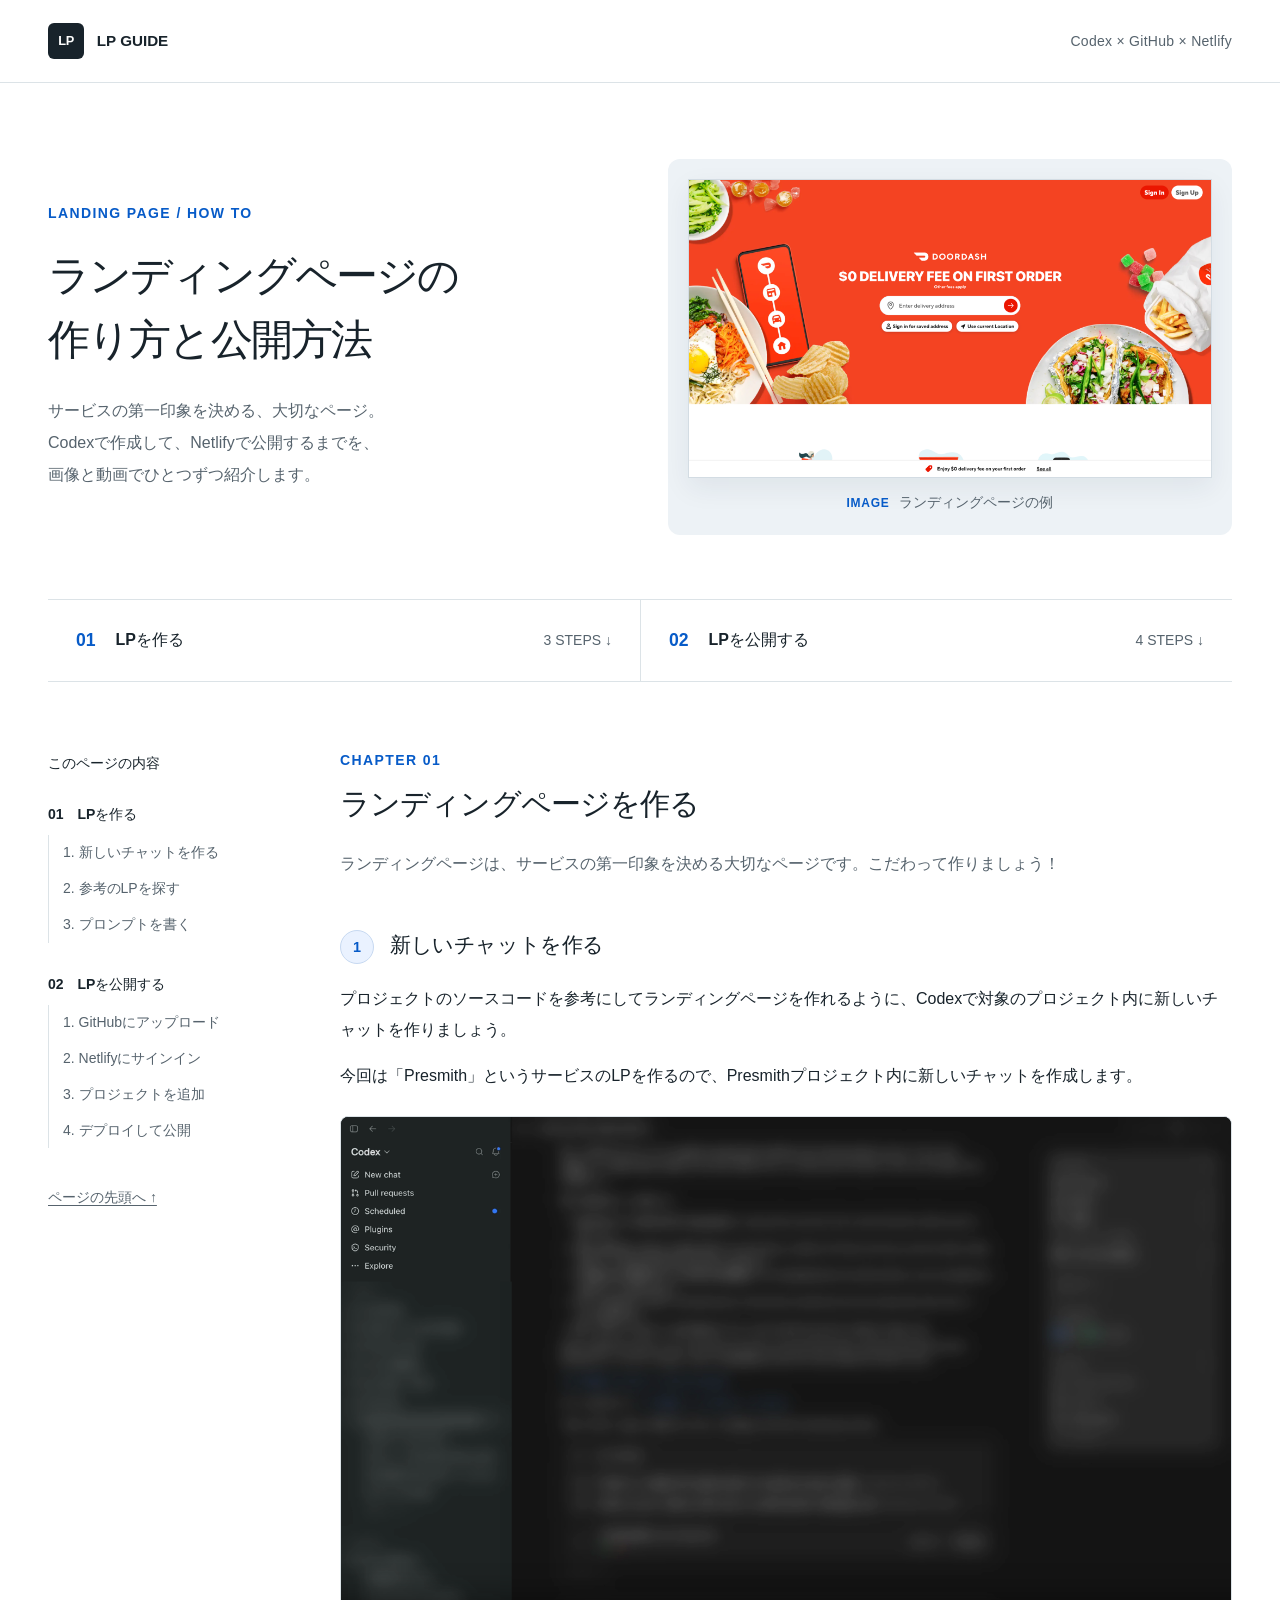
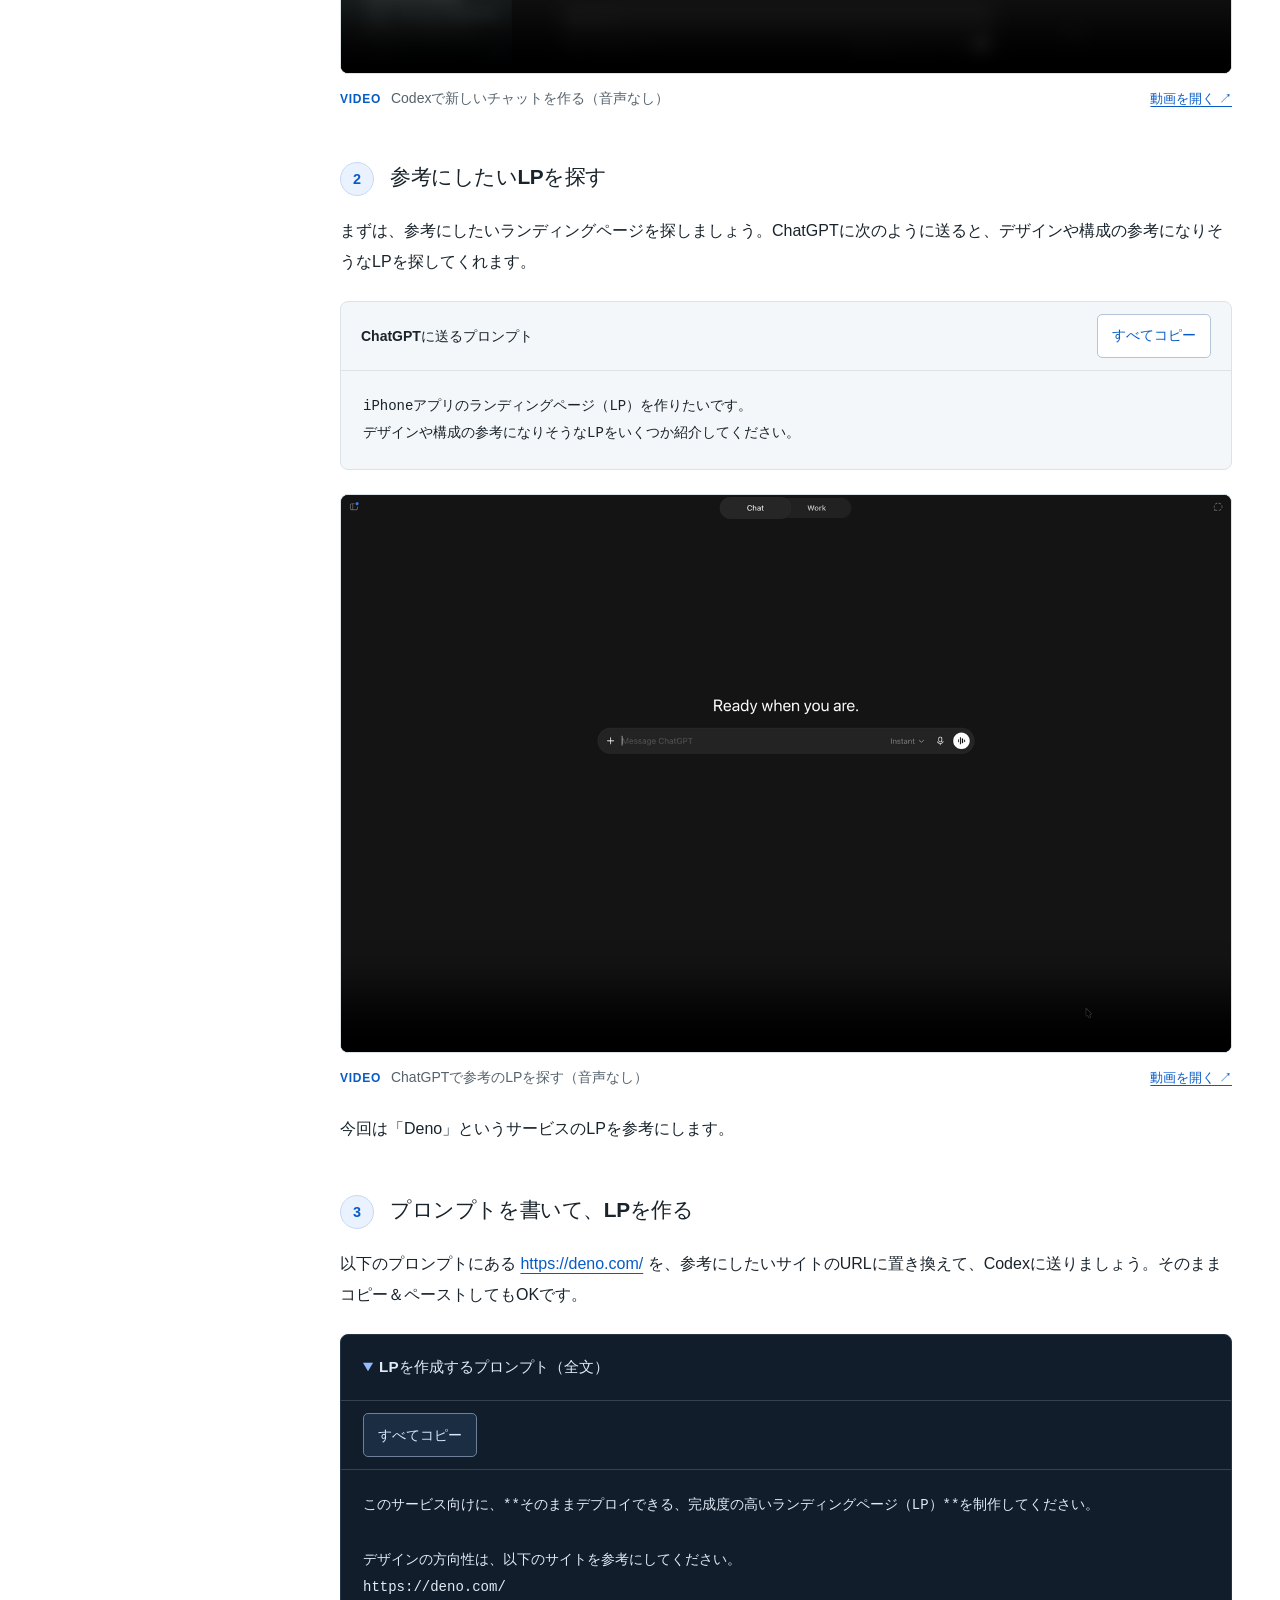
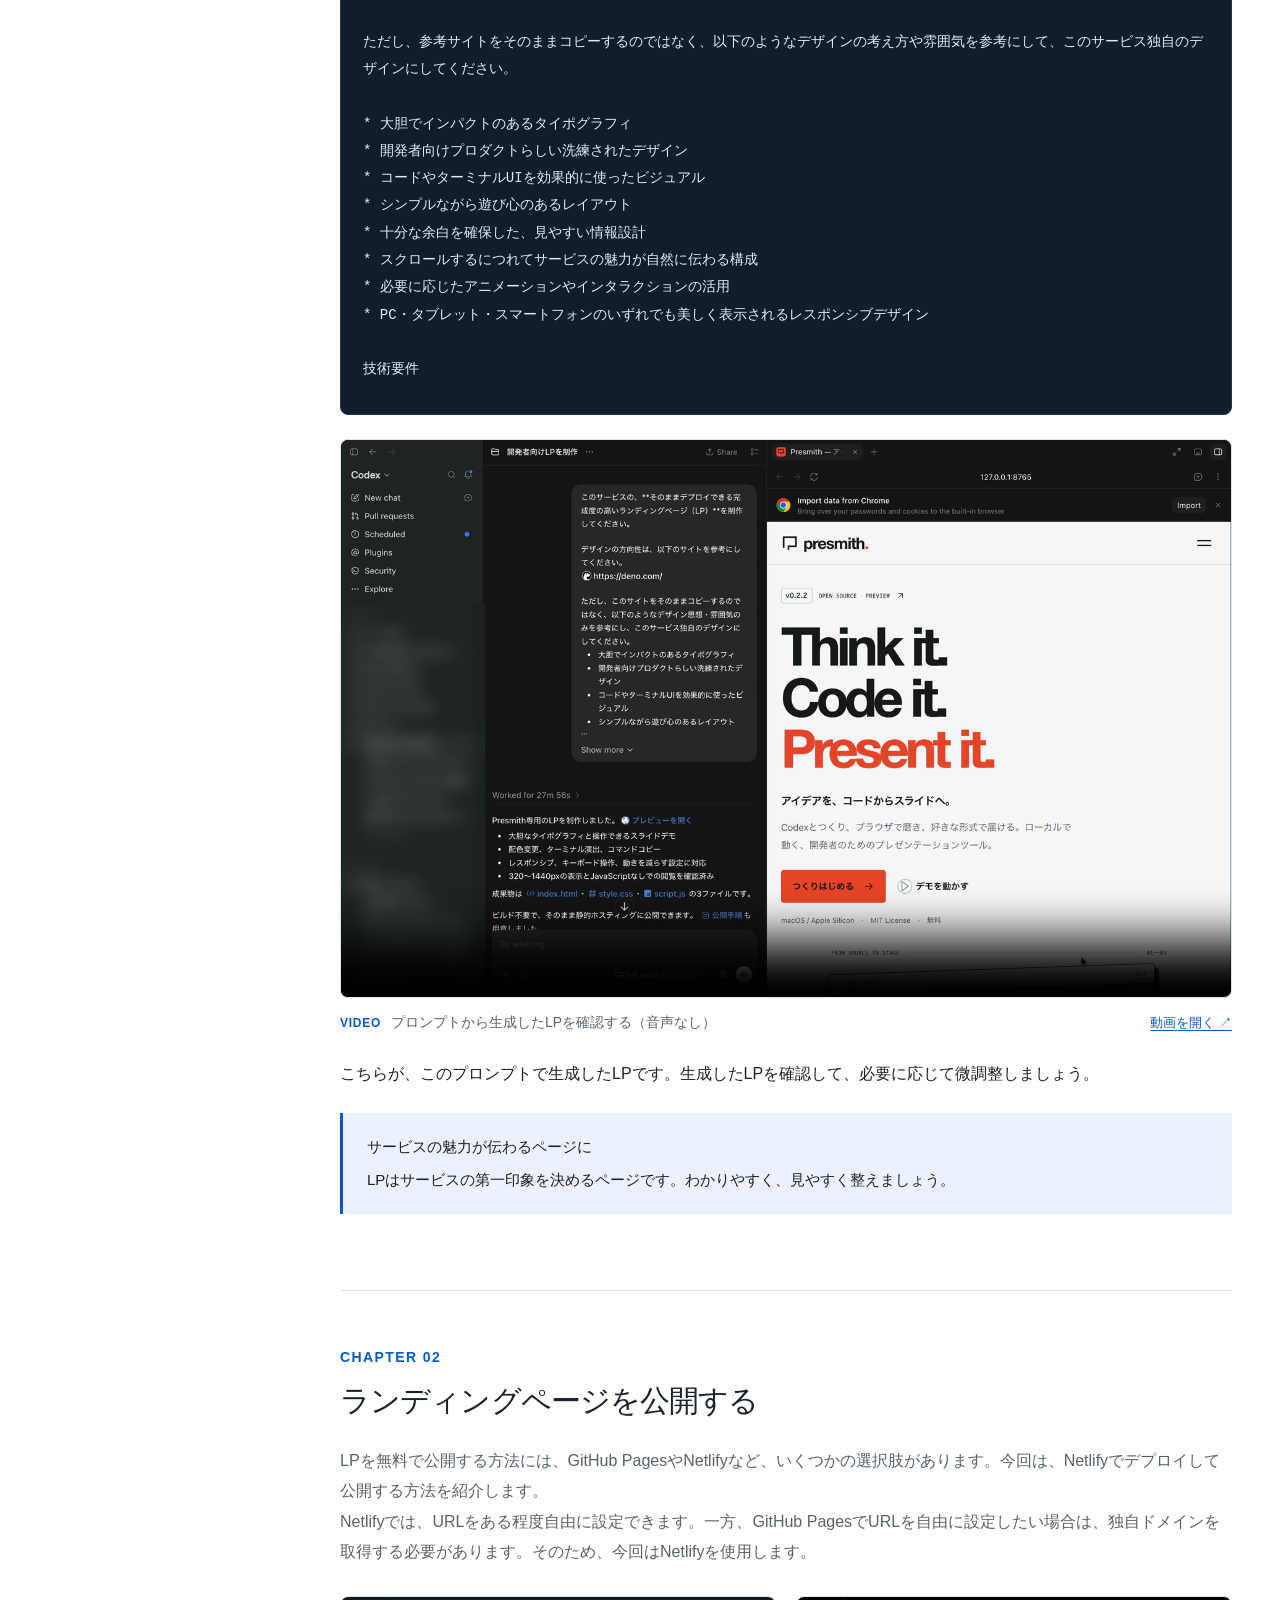
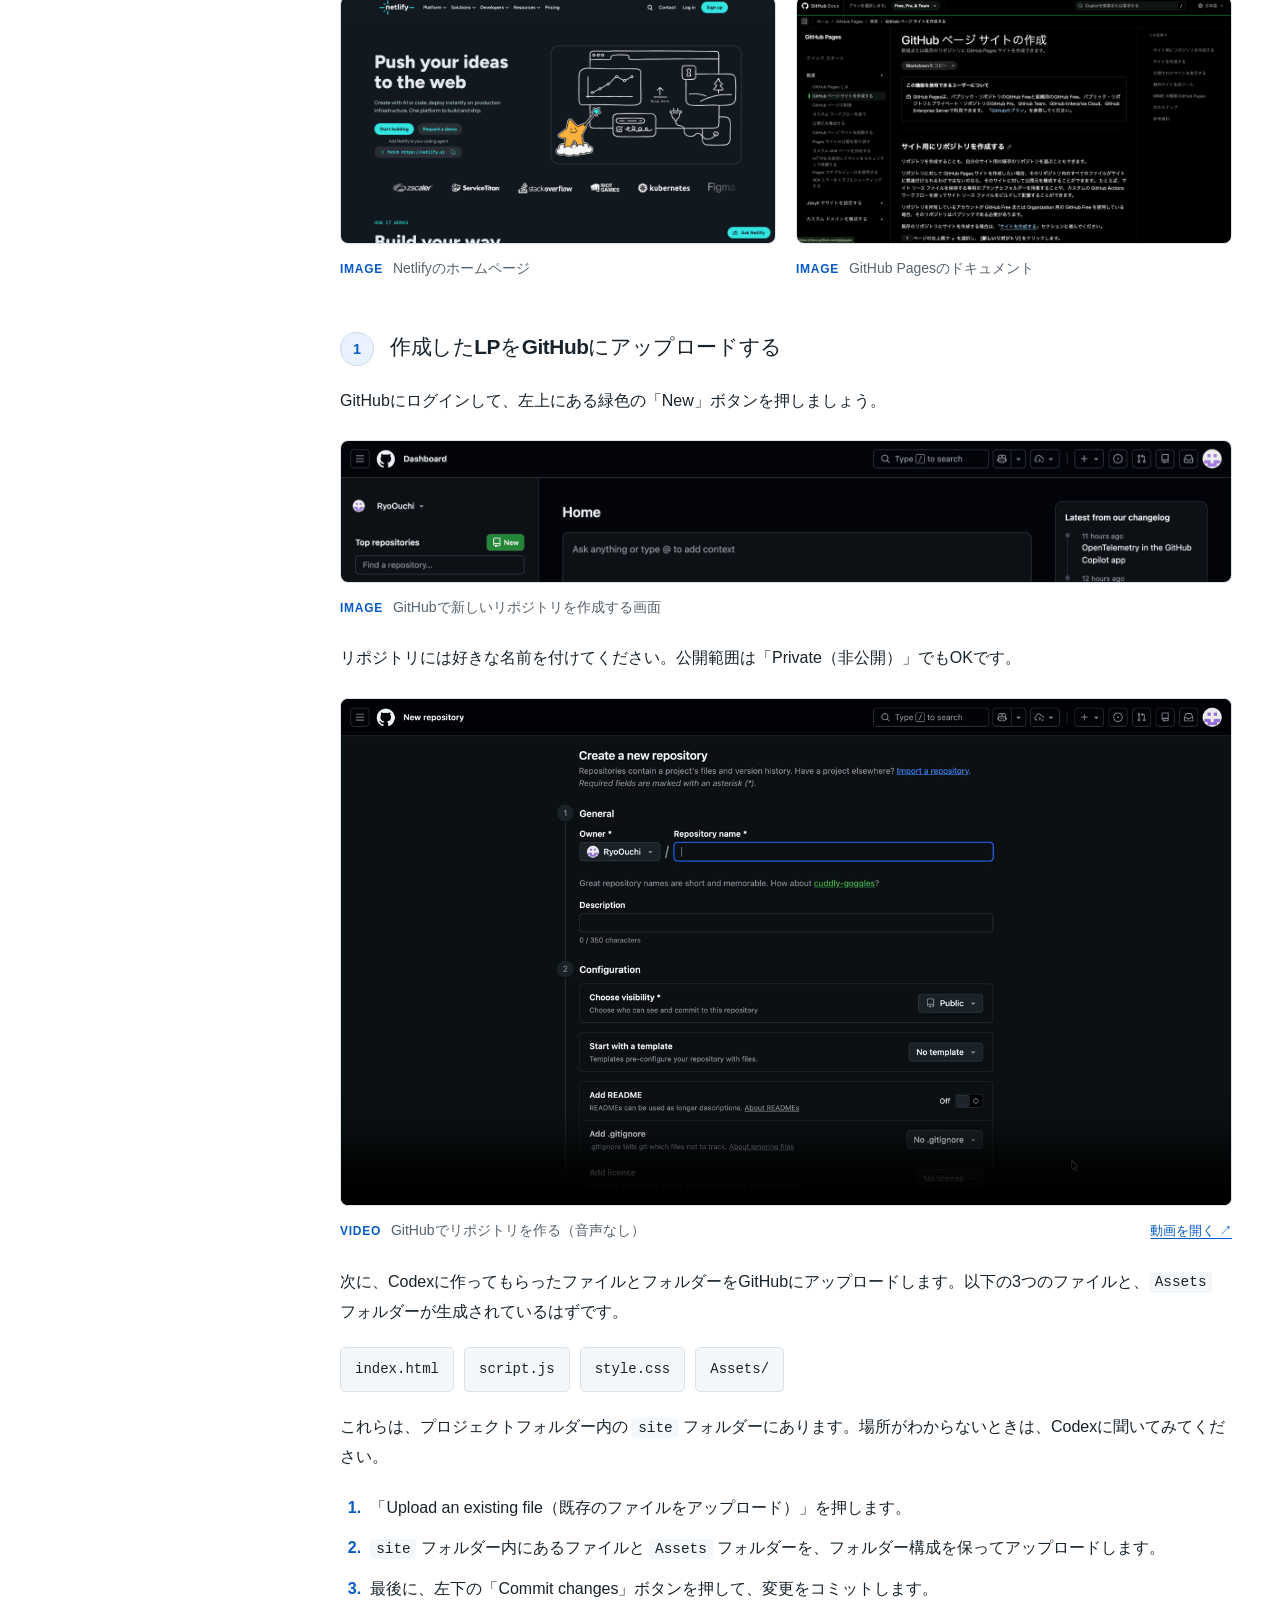
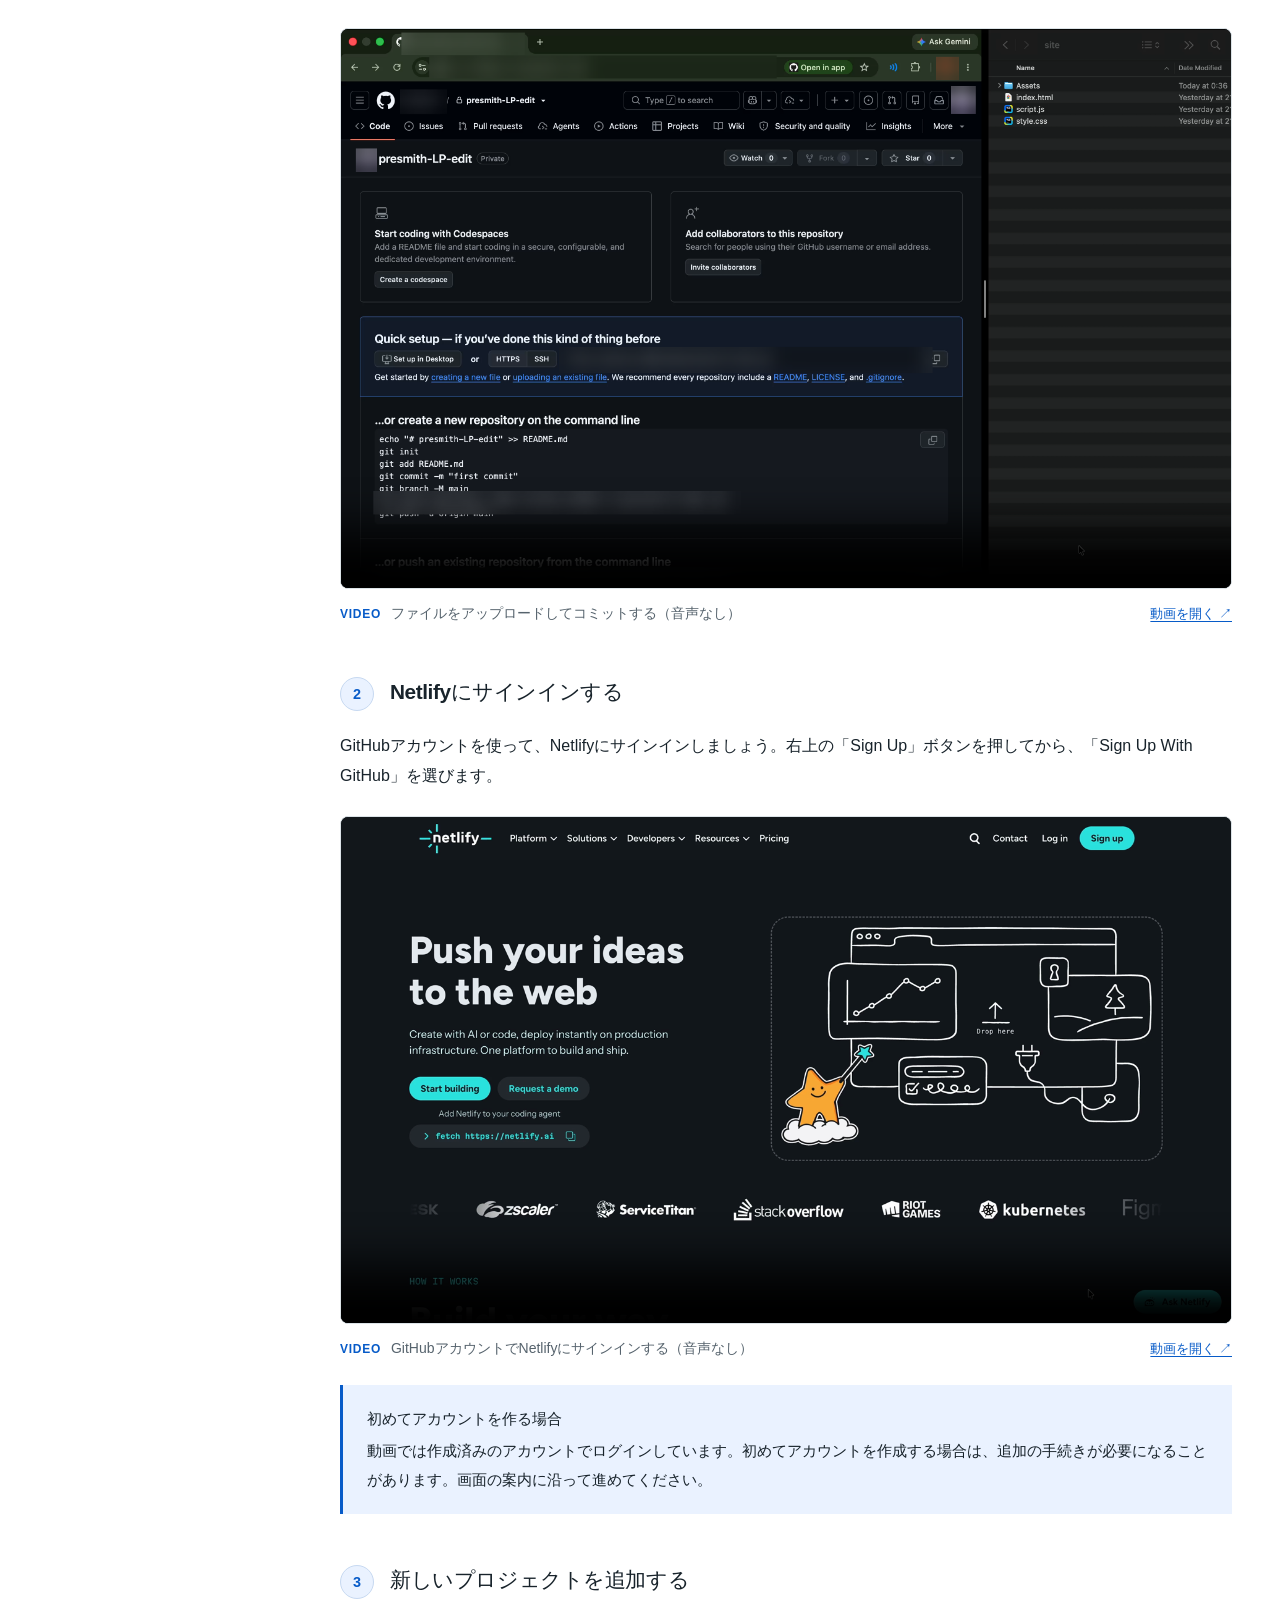
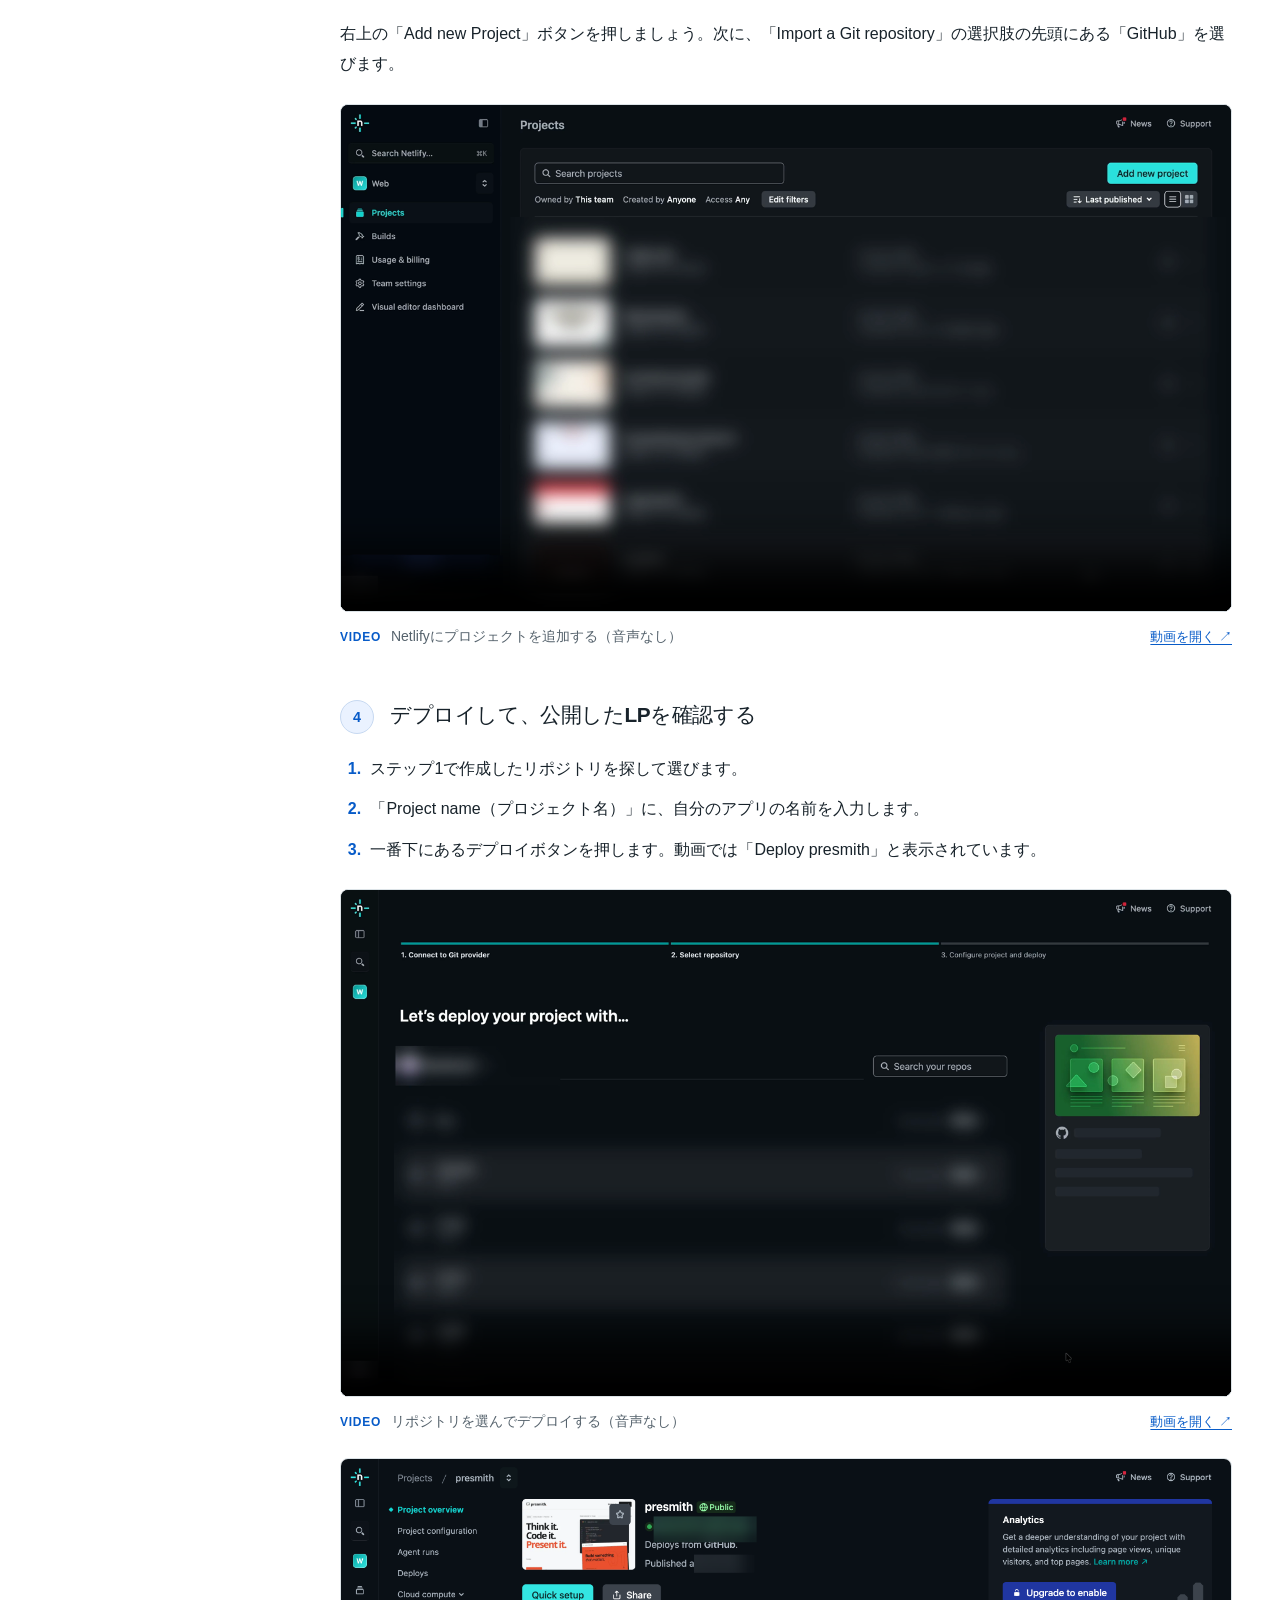
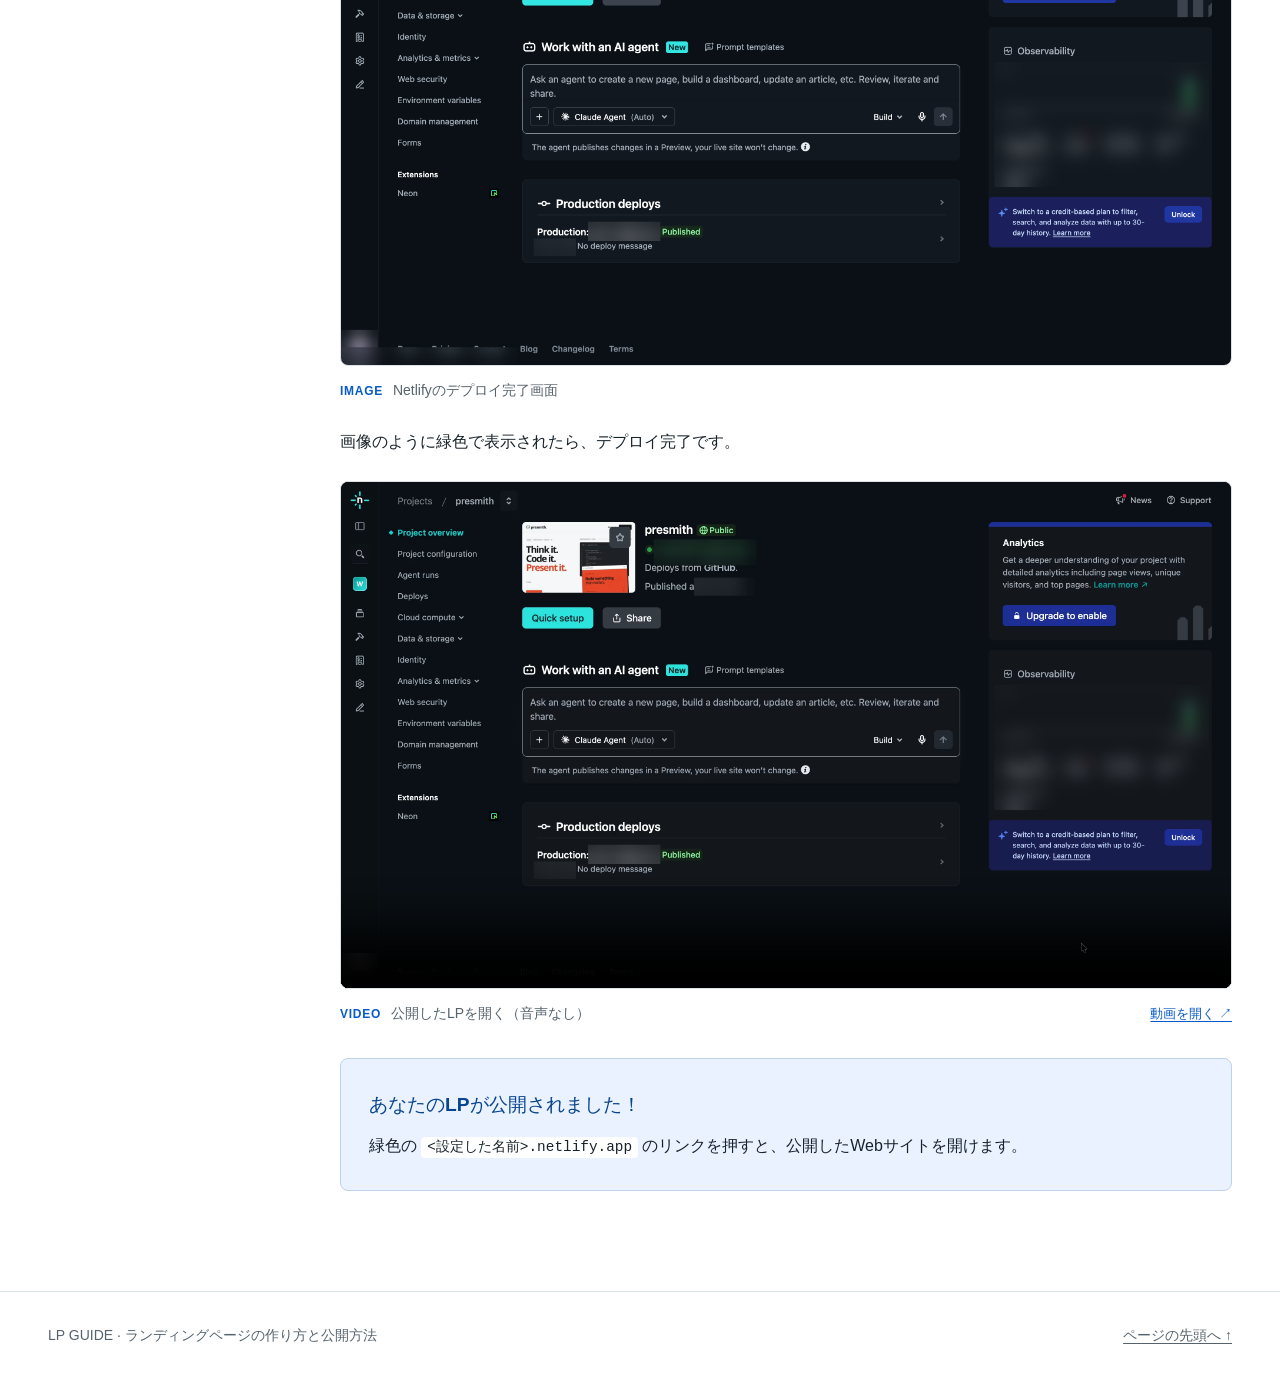
==== commit a1a7baeb: "updated information" ====
--- a/LightningPage-release/index.html
+++ b/LightningPage-release/index.html
@@ -192,7 +192,7 @@
         <section class="chapter" id="publish" aria-labelledby="publish-title">
           <p class="eyebrow">CHAPTER 02</p>
           <h2 class="chapter-heading" id="publish-title">ランディングページを公開する</h2>
-          <p class="chapter-intro">LPを無料で公開する方法には、GitHub PagesやNetlifyなど、いくつかの選択肢があります。今回は、Netlifyでデプロイして公開する方法を紹介します。</p>
+          <p class="chapter-intro">LPを無料で公開する方法には、GitHub PagesやNetlifyなど、いくつかの選択肢があります。今回は、Netlifyでデプロイして公開する方法を紹介します。</br>Netlifyでは、URLをある程度自由に設定できます。一方、GitHub PagesでURLを自由に設定したい場合は、独自ドメインを取得する必要があります。そのため、今回はNetlifyを使用します。</p>
           <div class="service-gallery">
             <figure class="media">
               <a class="media-link" href="assets/images/Netlify.png" aria-label="Netlifyのホームページを拡大表示"><img src="assets/images/Netlify.png" alt="Netlifyのホームページ" width="1920" height="1092" loading="lazy" decoding="async"></a>
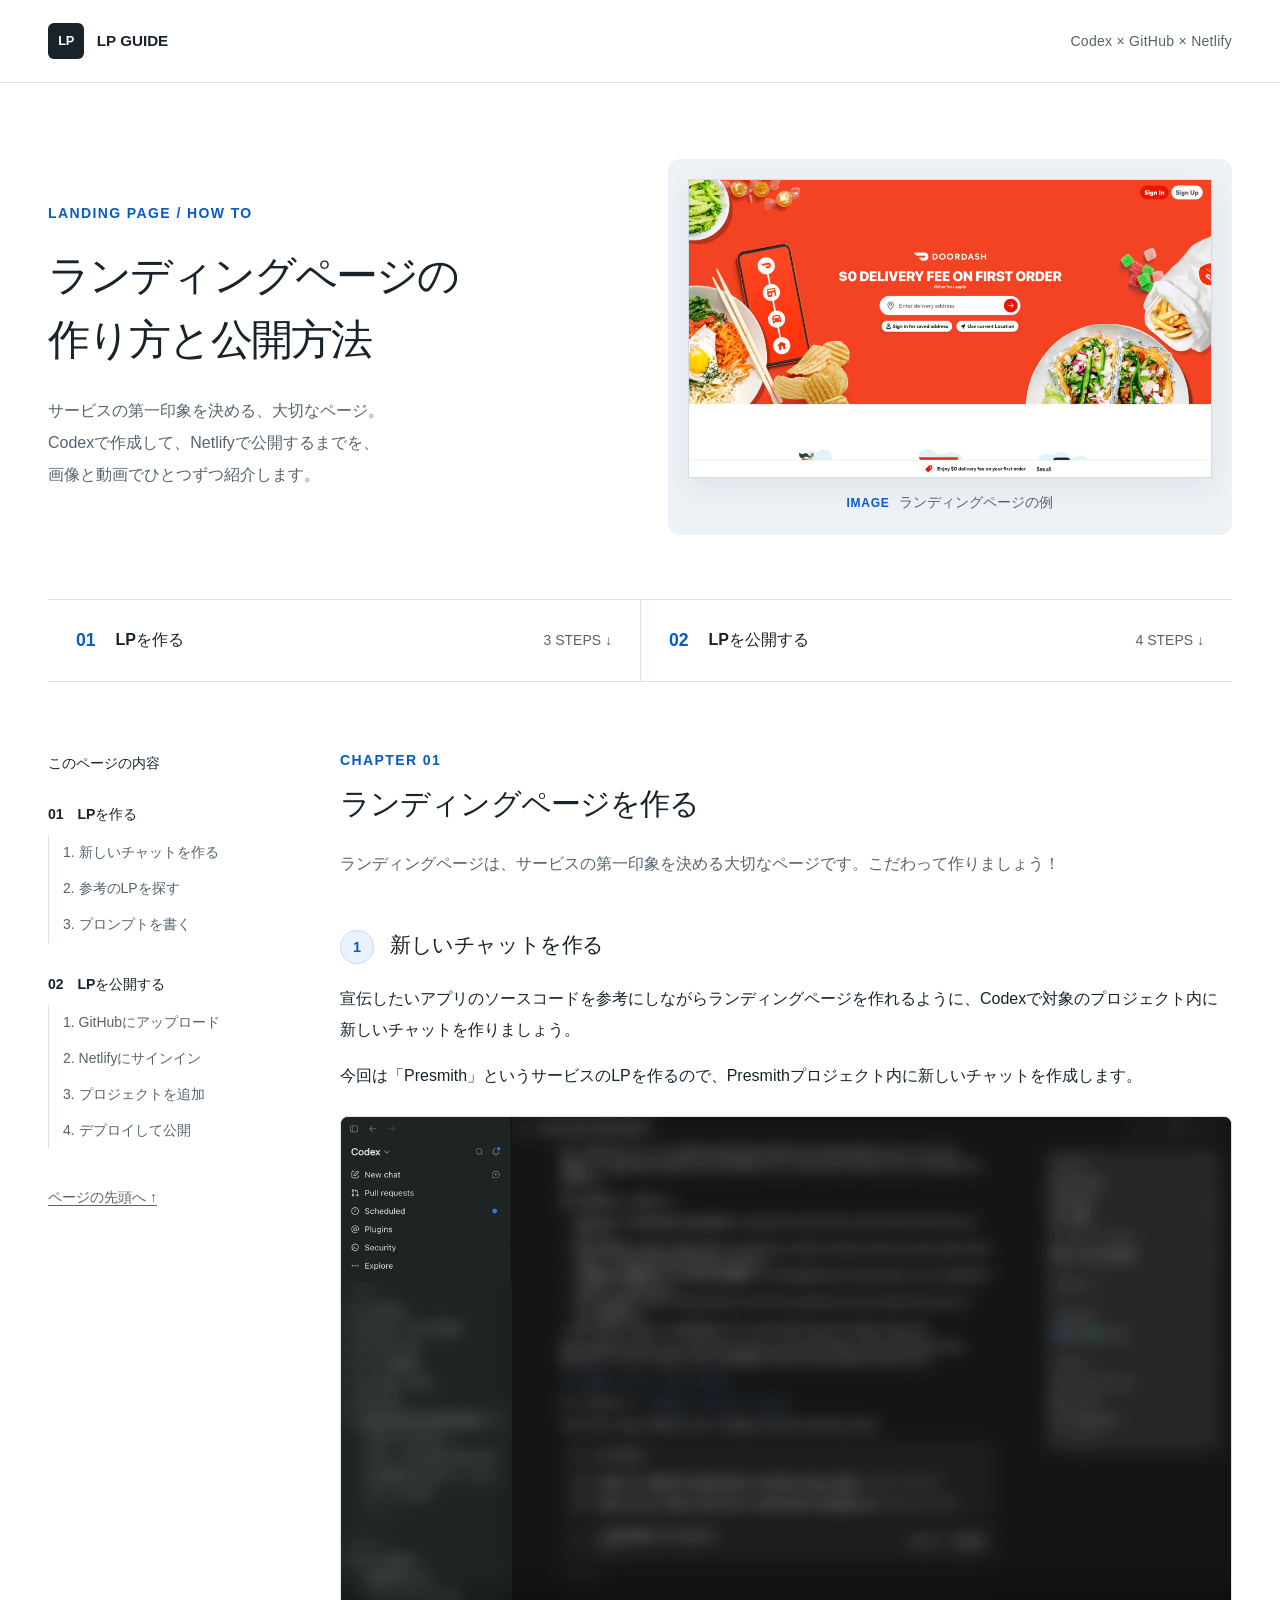
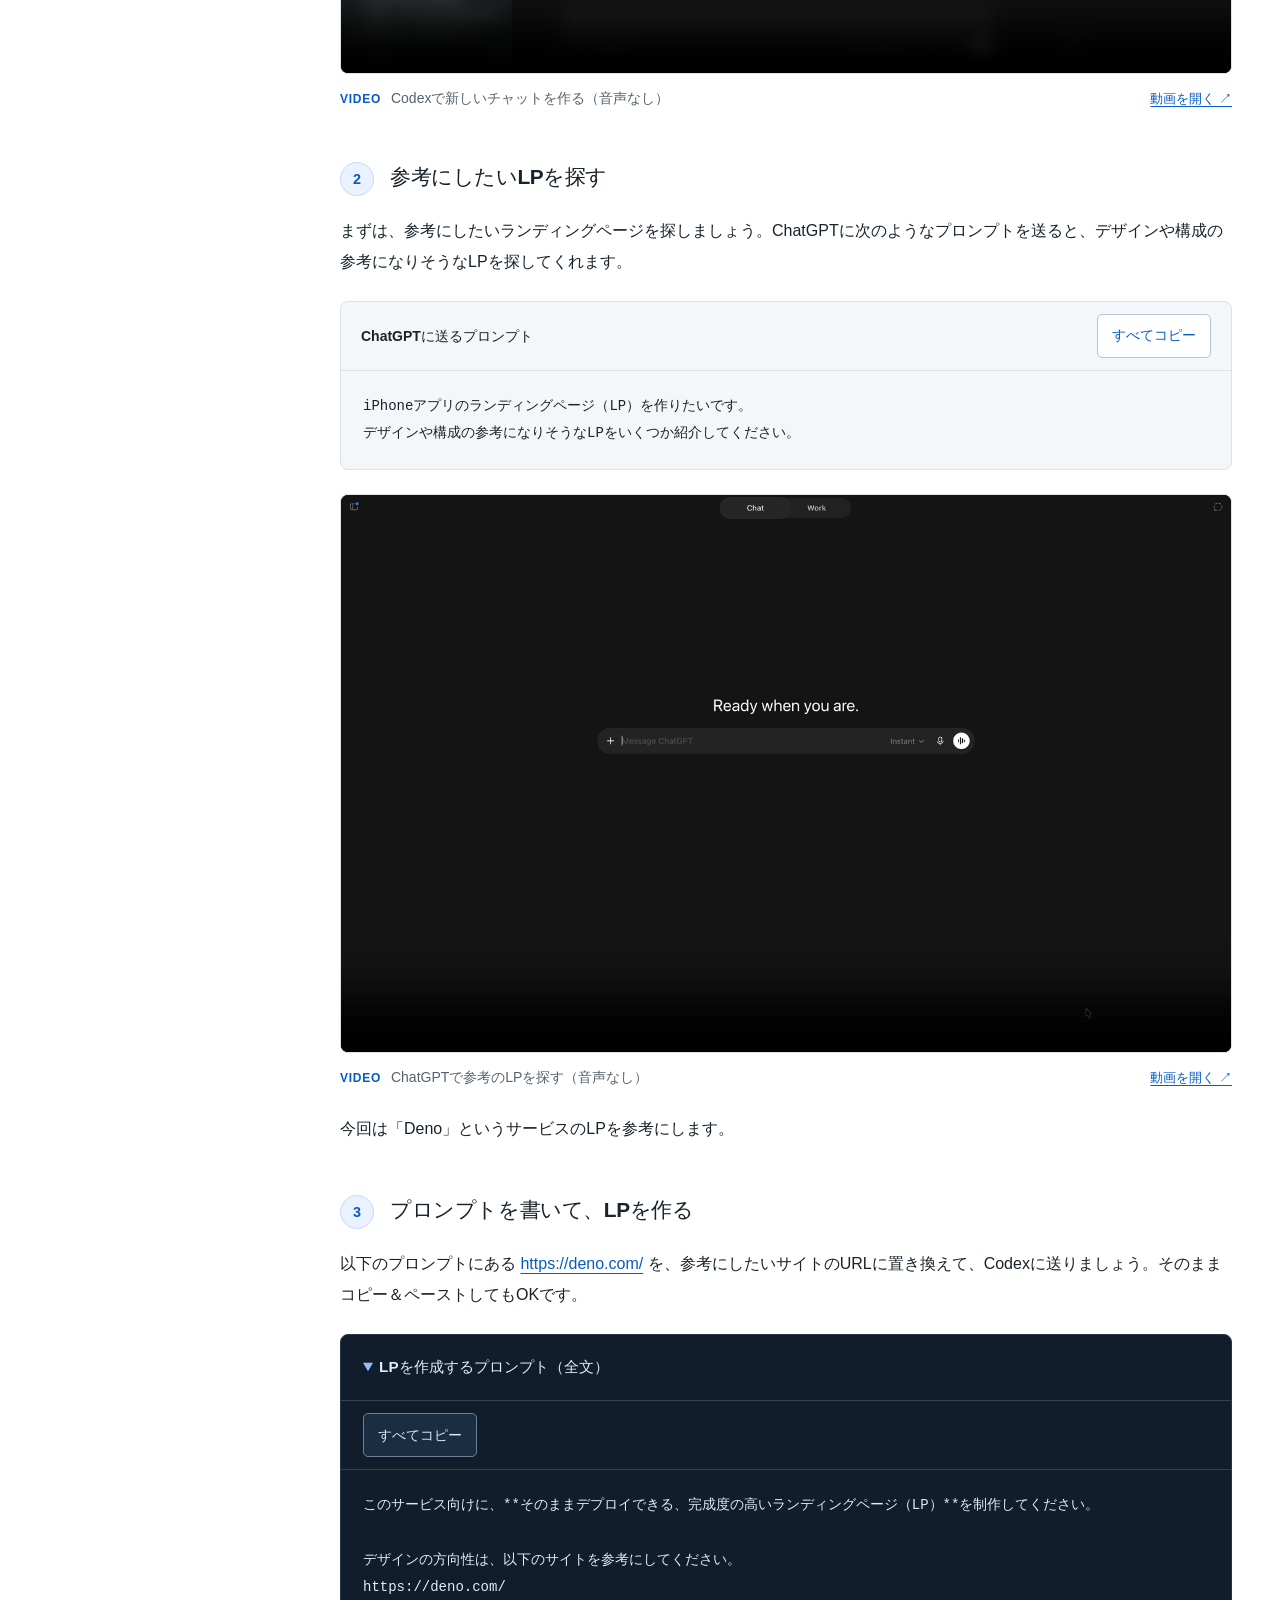
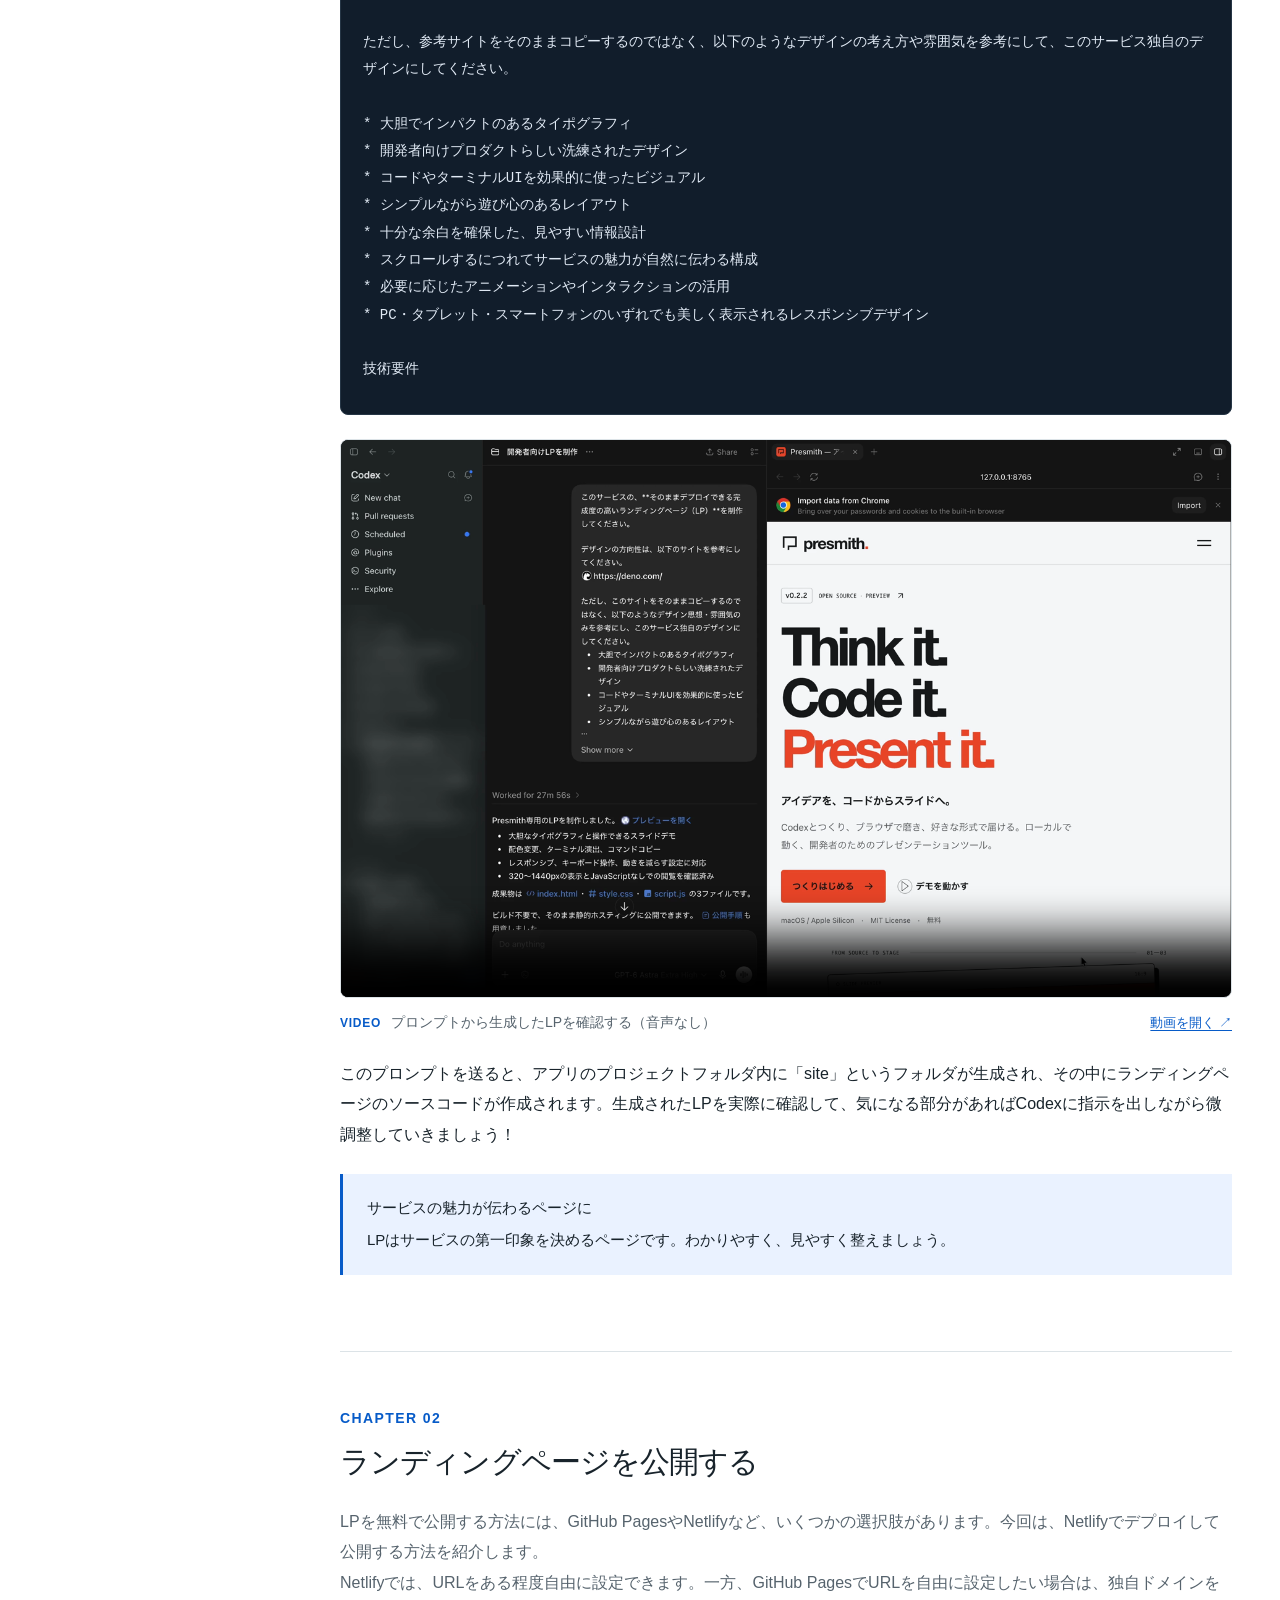
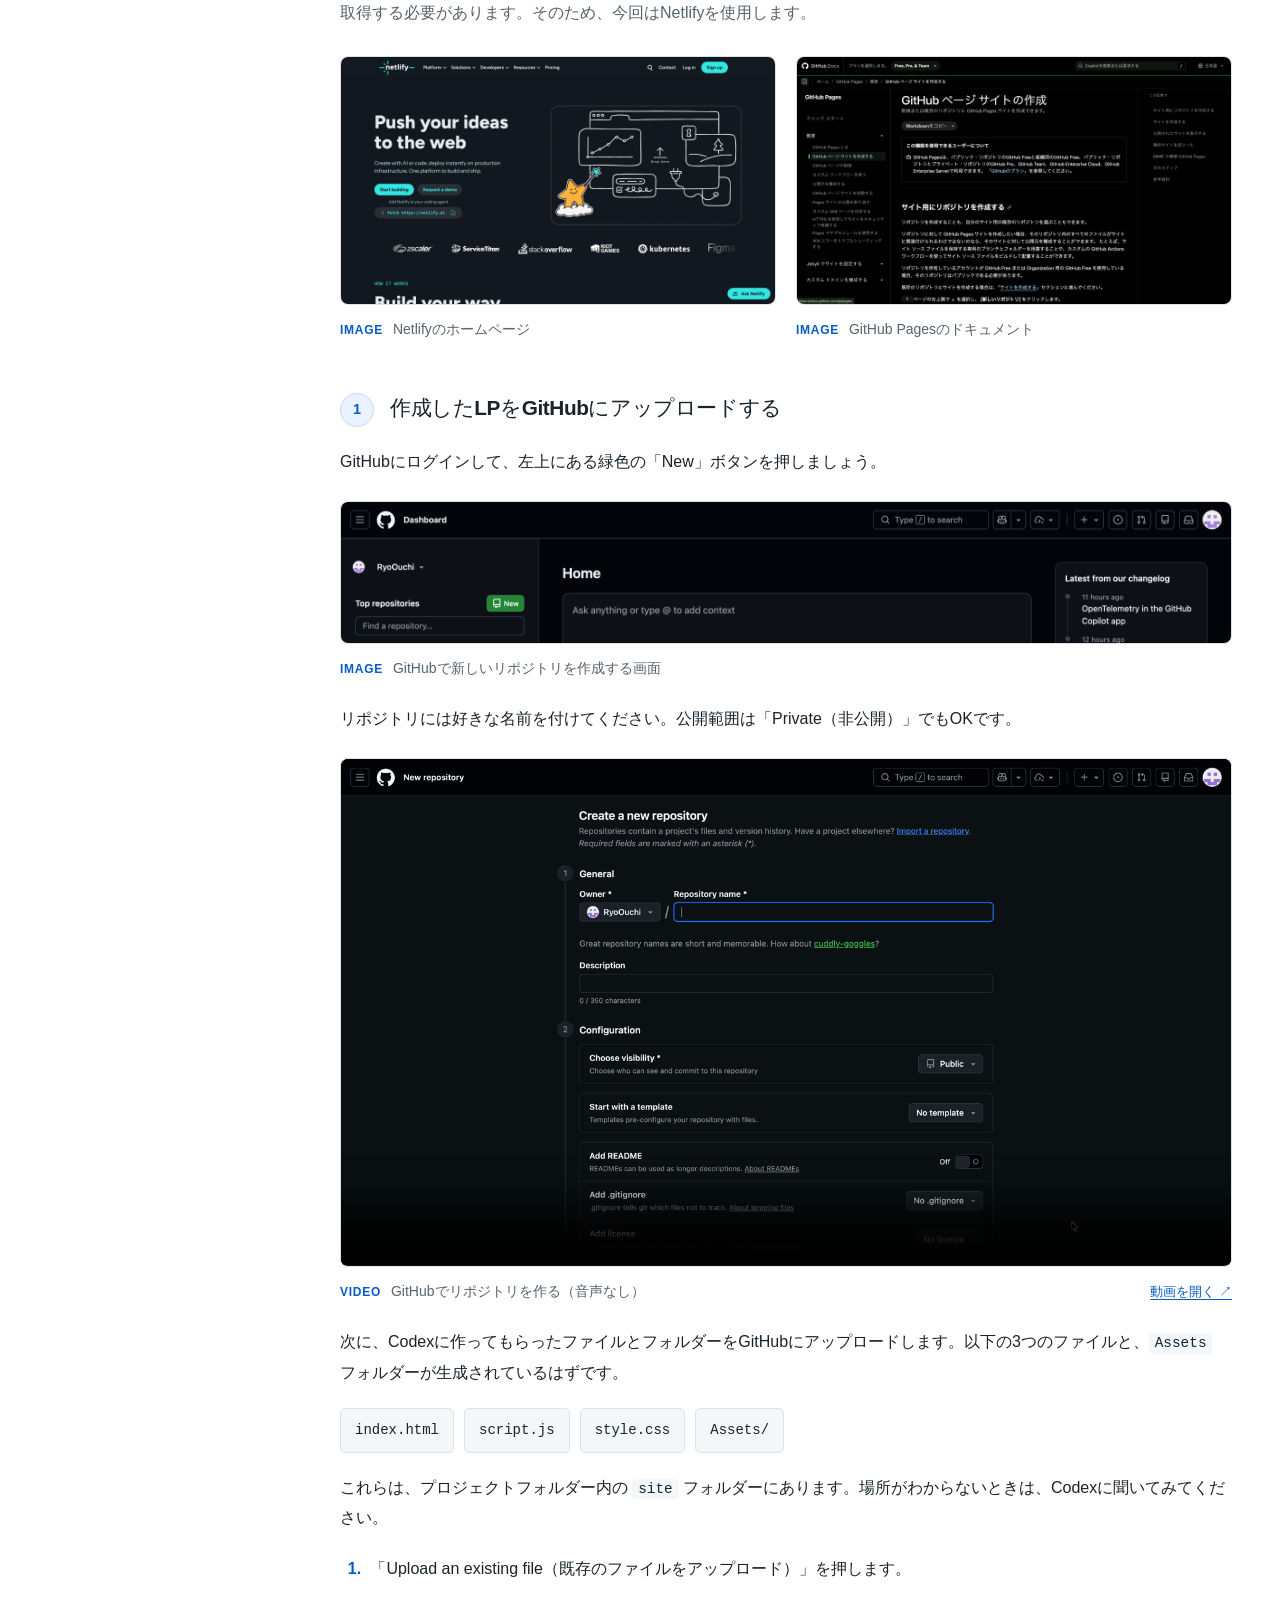
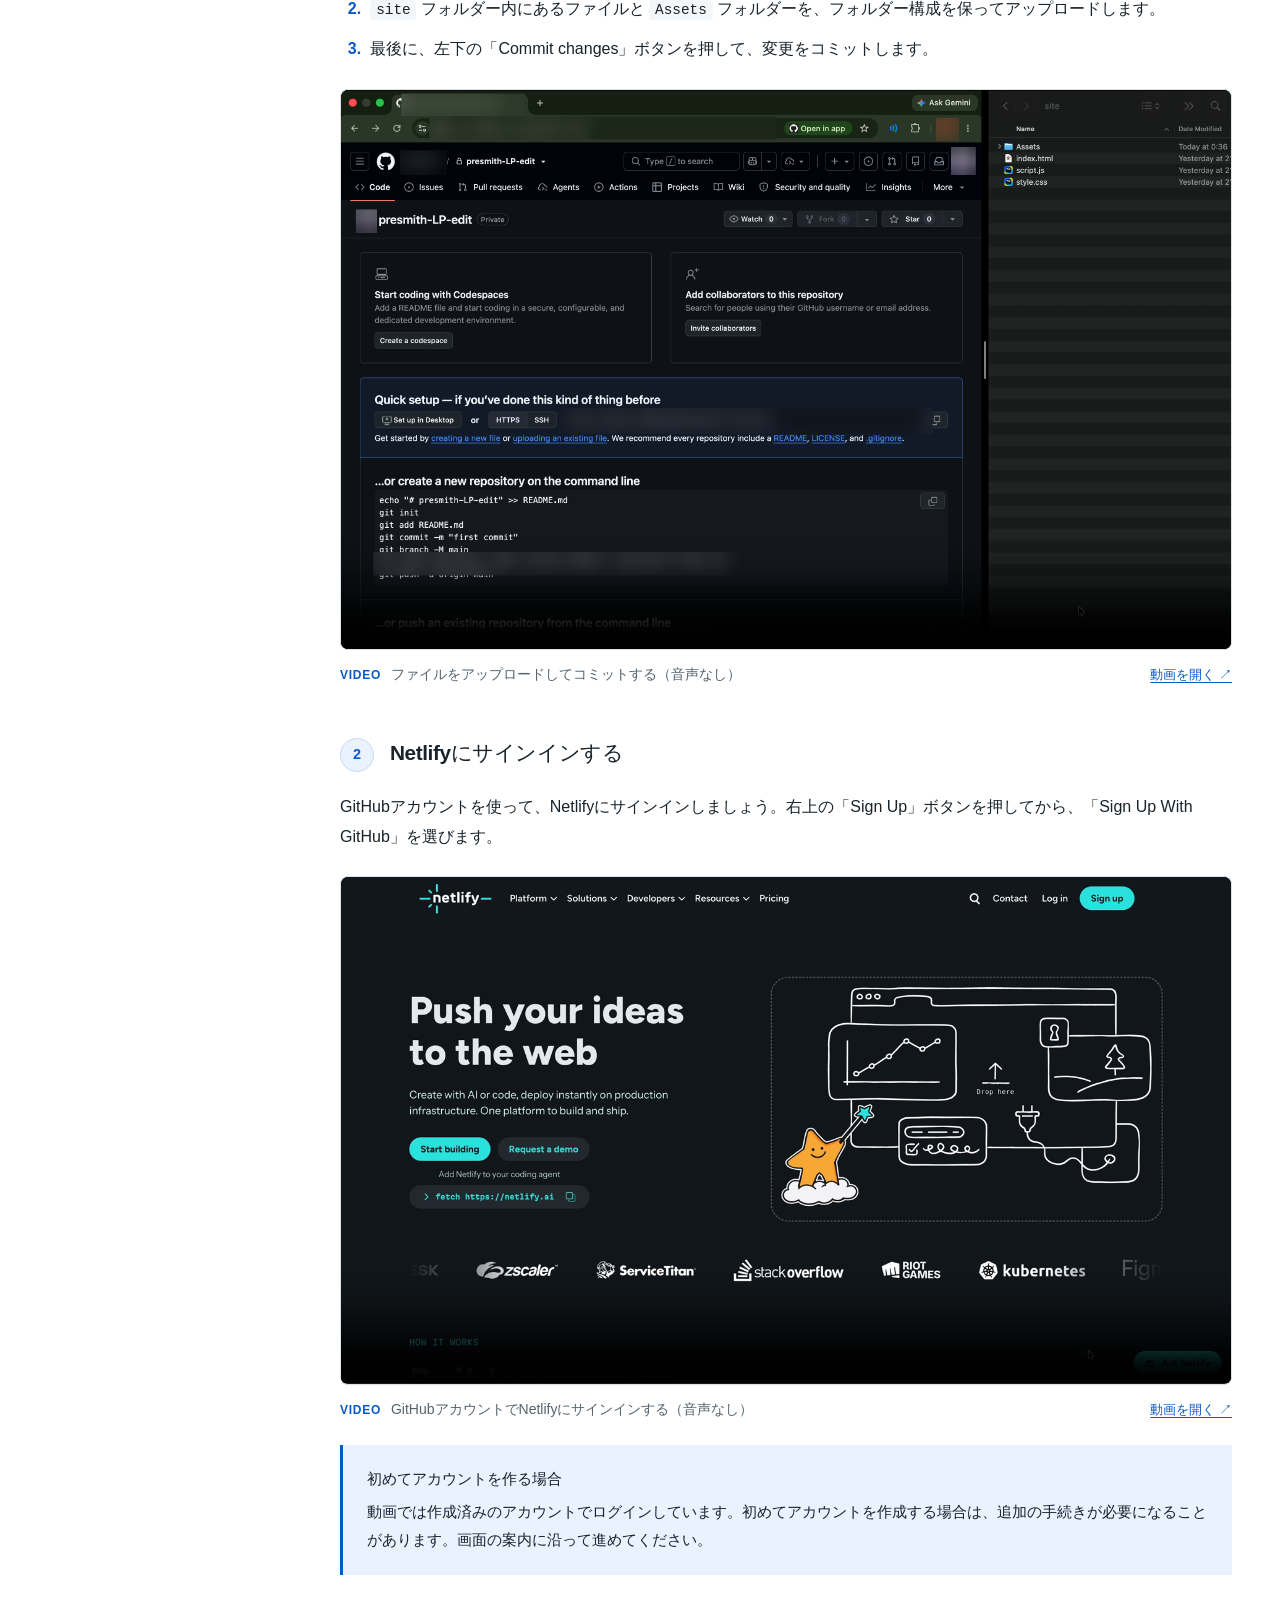
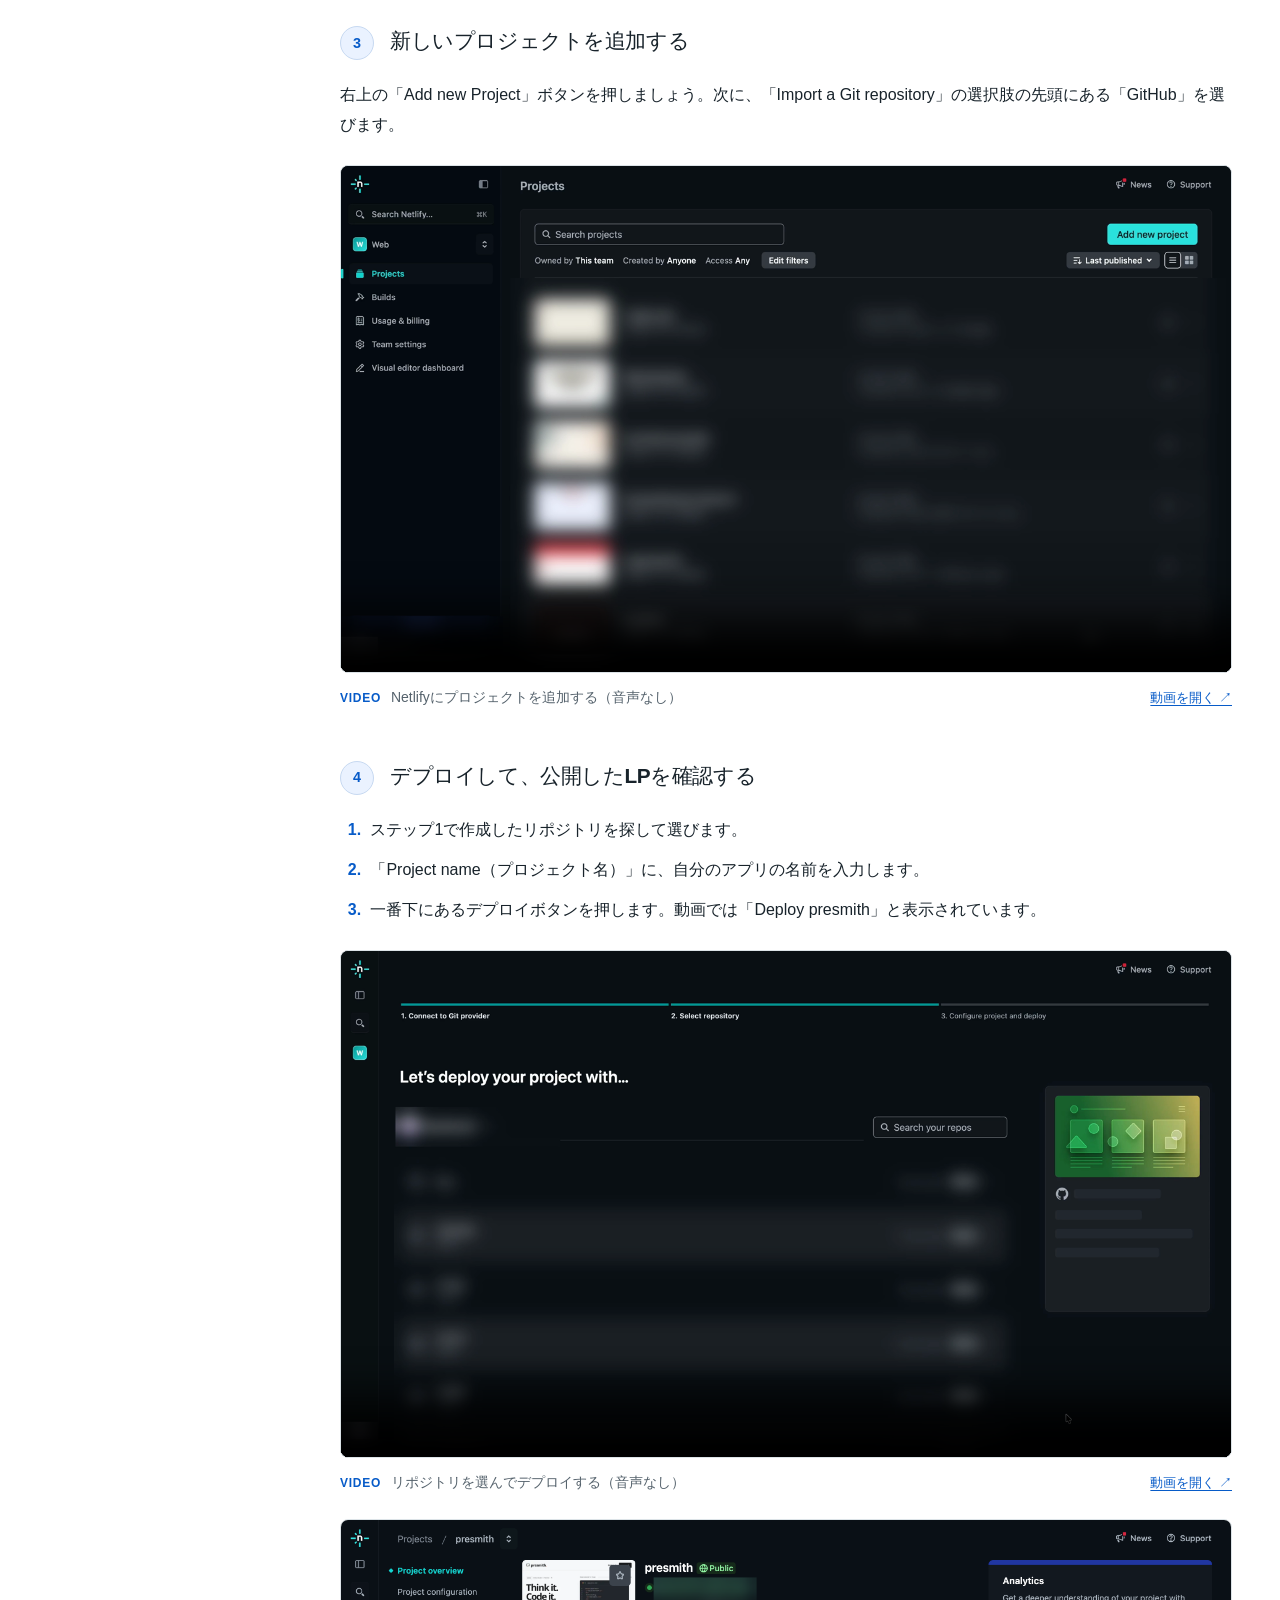
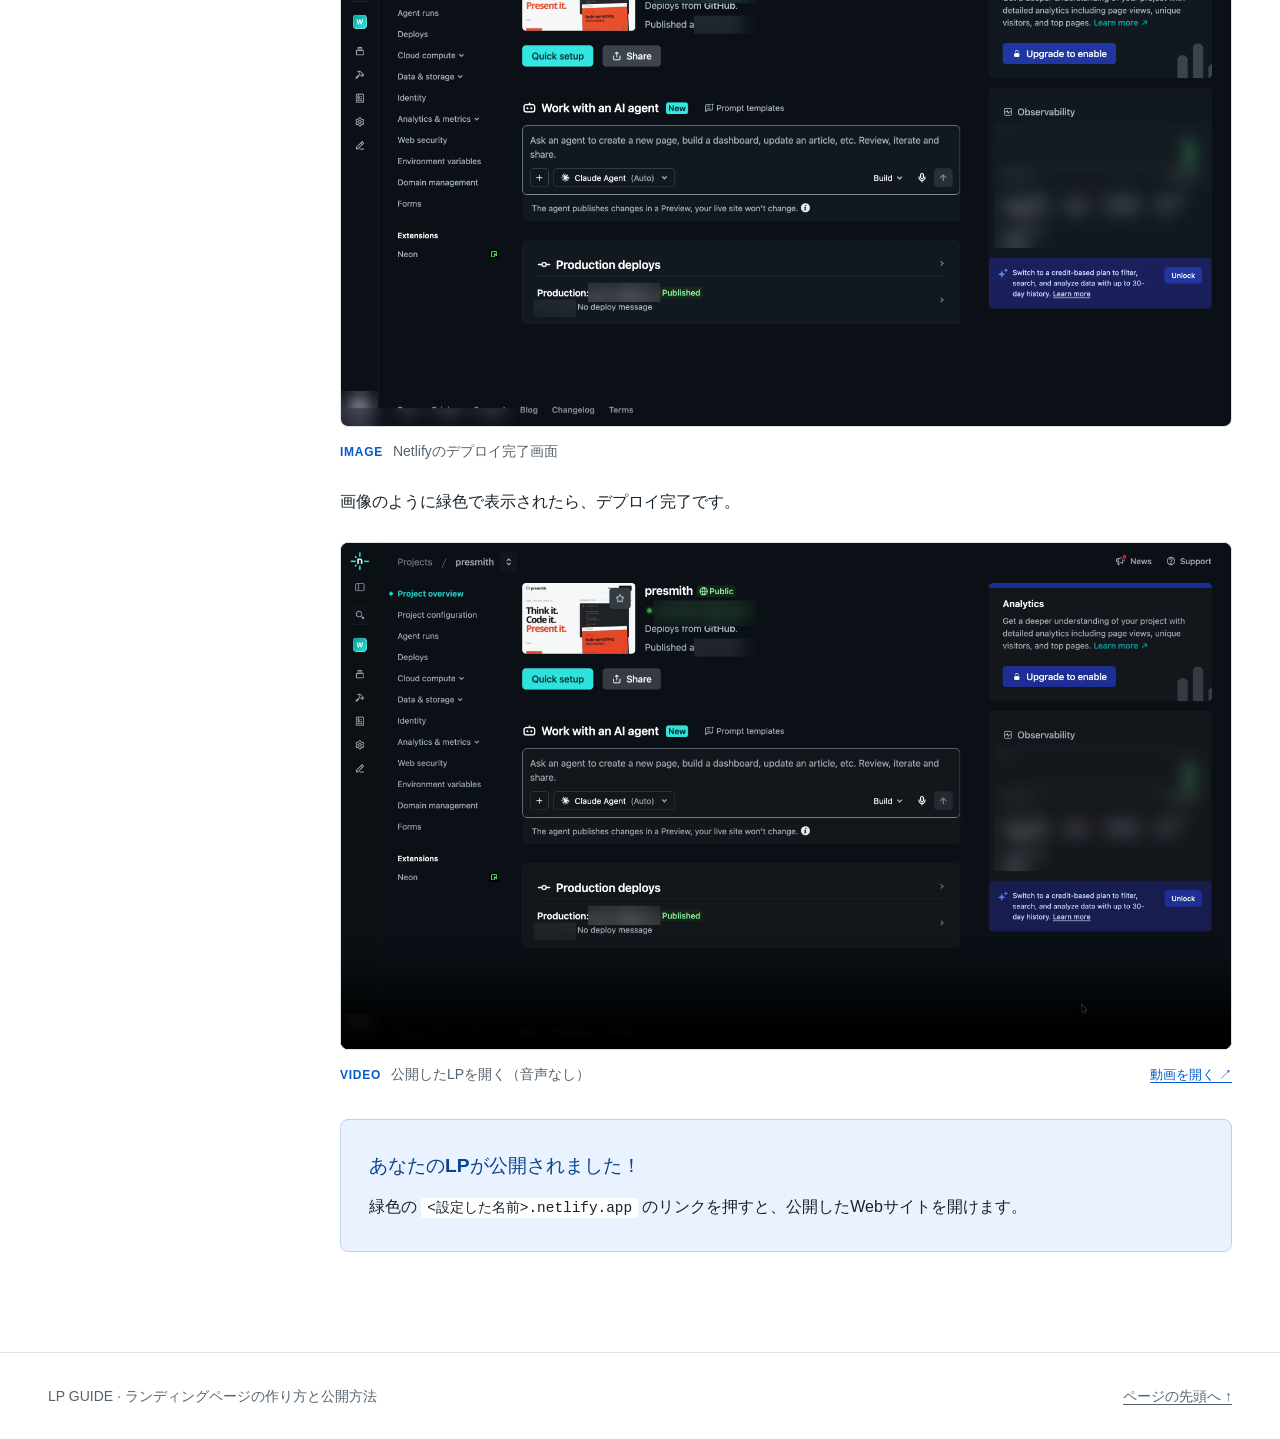
==== commit 1b06b003: "changes to the japaense" ====
--- a/LightningPage-release/index.html
+++ b/LightningPage-release/index.html
@@ -68,7 +68,7 @@
           <p class="chapter-intro">ランディングページは、サービスの第一印象を決める大切なページです。こだわって作りましょう！</p>
           <section class="step" id="create-1" aria-labelledby="create-1-title">
             <div class="step-heading"><span class="step-number" aria-hidden="true">1</span><h3 id="create-1-title">新しいチャットを作る</h3></div>
-            <p>プロジェクトのソースコードを参考にしてランディングページを作れるように、Codexで対象のプロジェクト内に新しいチャットを作りましょう。</p>
+            <p>宣伝したいアプリのソースコードを参考にしながらランディングページを作れるように、Codexで対象のプロジェクト内に新しいチャットを作りましょう。</p>
             <p>今回は「Presmith」というサービスのLPを作るので、Presmithプロジェクト内に新しいチャットを作成します。</p>
             <figure class="media">
               <video controls playsinline preload="none" width="3024" height="1892" poster="assets/posters/CreatingNewProject.png" aria-label="Codexで新しいチャットを作るの操作動画" aria-describedby="caption-CreatingNewProject">
@@ -80,7 +80,7 @@
           </section>
           <section class="step" id="create-2" aria-labelledby="create-2-title">
             <div class="step-heading"><span class="step-number" aria-hidden="true">2</span><h3 id="create-2-title">参考にしたいLPを探す</h3></div>
-            <p>まずは、参考にしたいランディングページを探しましょう。ChatGPTに次のように送ると、デザインや構成の参考になりそうなLPを探してくれます。</p>
+            <p>まずは、参考にしたいランディングページを探しましょう。ChatGPTに次のようなプロンプトを送ると、デザインや構成の参考になりそうなLPを探してくれます。</p>
             <div class="prompt">
               <div class="prompt-header"><p class="prompt-label">ChatGPTに送るプロンプト</p><button class="copy-button" type="button" data-copy-target="reference-prompt" aria-controls="reference-prompt" aria-label="参考サイトを探すプロンプトをすべてコピー" hidden>すべてコピー</button></div>
               <p class="copy-status" role="status" aria-live="polite"></p>
@@ -185,7 +185,7 @@
               </video>
               <figcaption id="caption-CreateWithPrompt"><span class="media-type">VIDEO</span> プロンプトから生成したLPを確認する（音声なし）<a class="media-download" href="assets/videos/CreateWithPrompt.mp4">動画を開く ↗</a></figcaption>
             </figure>
-            <p>こちらが、このプロンプトで生成したLPです。生成したLPを確認して、必要に応じて微調整しましょう。</p>
+            <p>このプロンプトを送ると、アプリのプロジェクトフォルダ内に「site」というフォルダが生成され、その中にランディングページのソースコードが作成されます。生成されたLPを実際に確認して、気になる部分があればCodexに指示を出しながら微調整していきましょう！</p>
             <aside class="note"><strong>サービスの魅力が伝わるページに</strong>LPはサービスの第一印象を決めるページです。わかりやすく、見やすく整えましょう。</aside>
           </section>
         </section>
